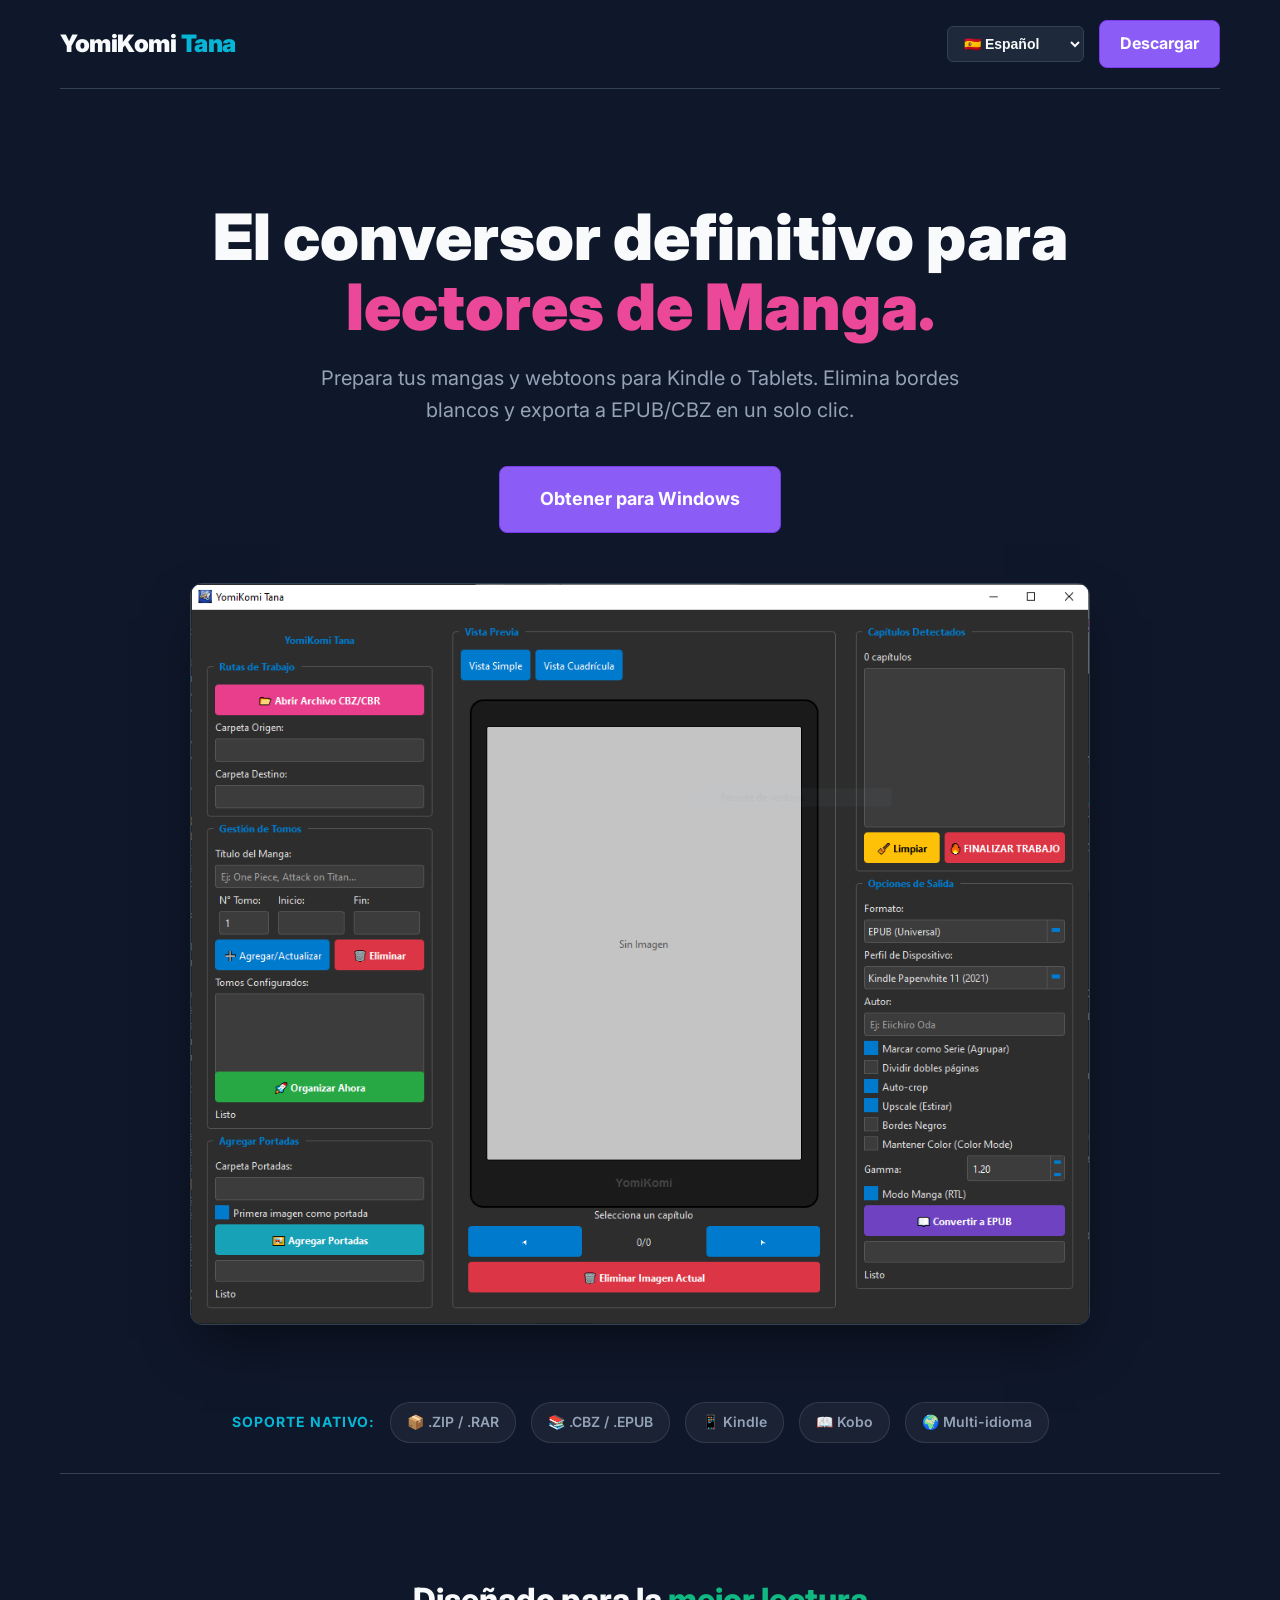
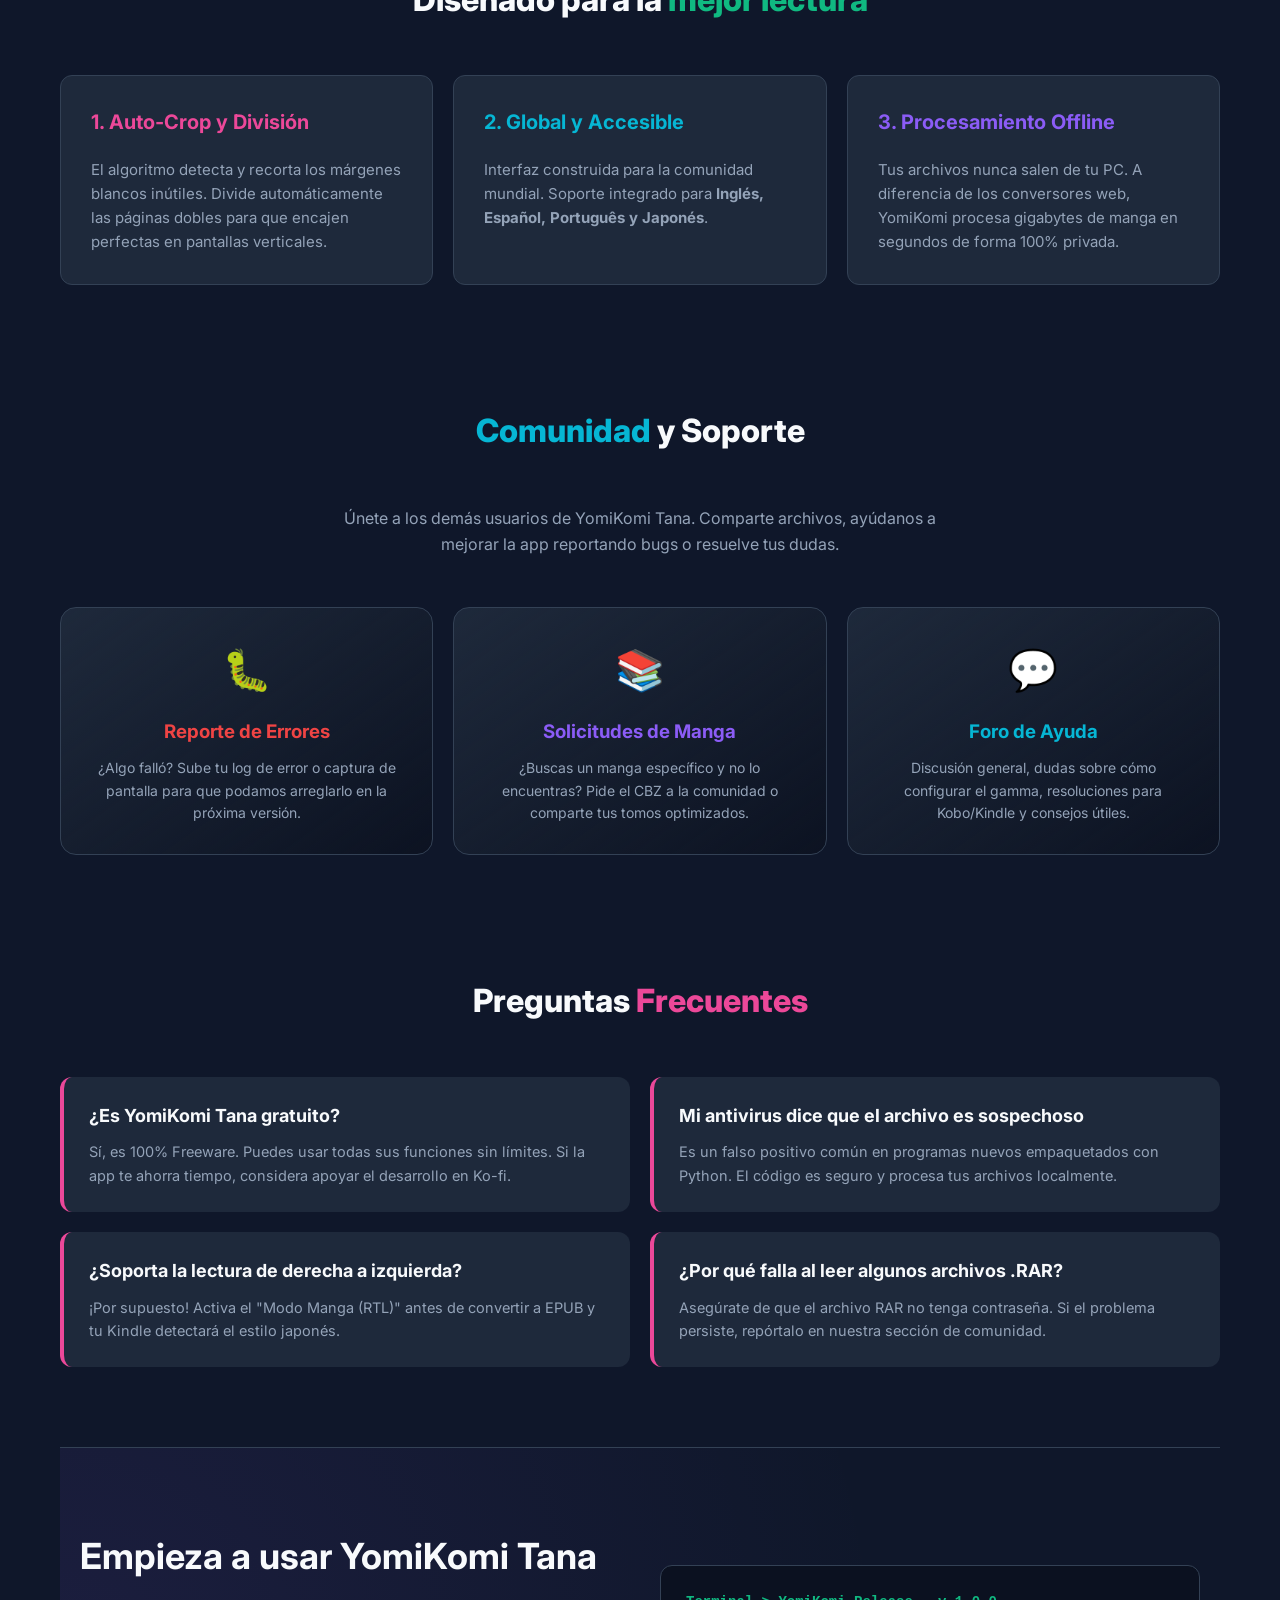
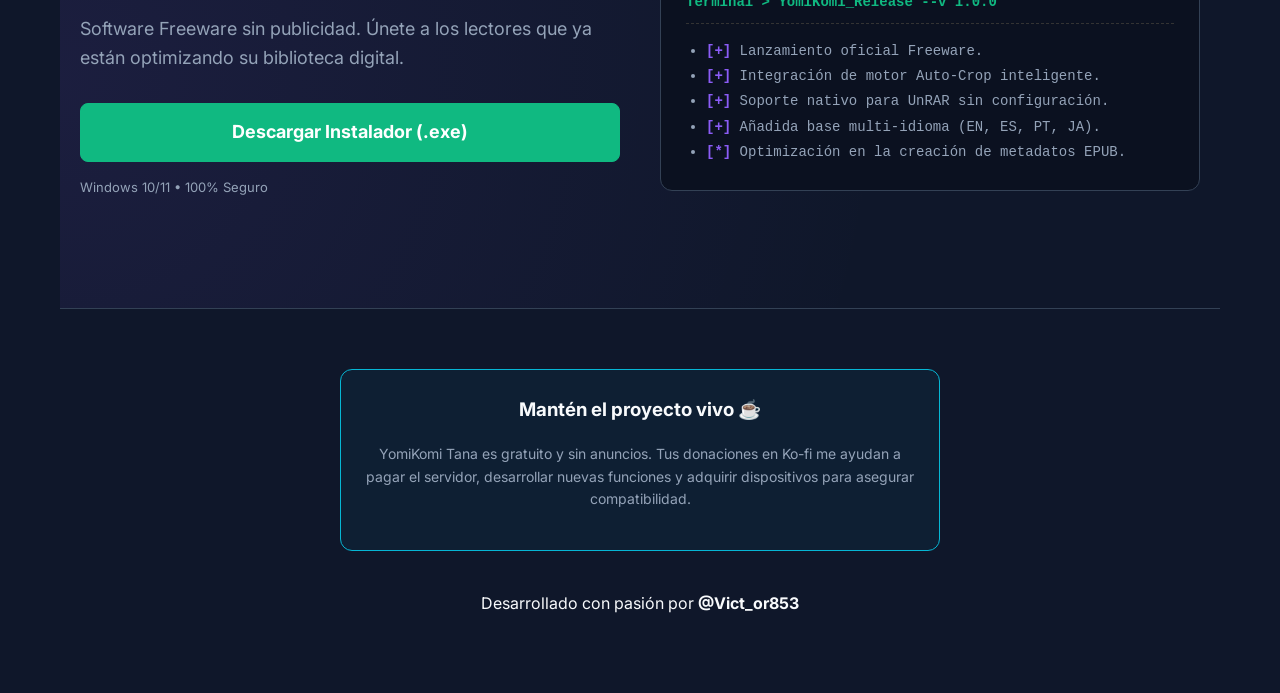
==== index.html @ 037406aa "Add files via upload" ====
<!DOCTYPE html>
<html lang="es">
<head>
  <meta charset="UTF-8" />
  <meta name="viewport" content="width=device-width, initial-scale=1.0" />
  <title>YomiKomi Tana | Manga to E-Reader Optimizer</title>
  <link href="https://fonts.googleapis.com/css2?family=Inter:wght@400;500;700;900&display=swap" rel="stylesheet">
  <style>
    :root {
      --bg-main: #0f172a;          
      --bg-card: #1e293b;          
      --border-light: #334155;     
      
      --brand-purple: #8b5cf6;     
      --brand-pink: #ec4899;       
      --brand-cyan: #06b6d4;       
      --brand-green: #10b981;
      --brand-red: #ef4444;
      
      --text-primary: #f8fafc;
      --text-secondary: #94a3b8;
    }

    * { box-sizing: border-box; }

    body {
      margin: 0; font-family: 'Inter', sans-serif;
      background: var(--bg-main); color: var(--text-primary);
      line-height: 1.6; scroll-behavior: smooth;
    }

    .container { max-width: 1200px; margin: auto; padding: 0 20px; }

    /* HEADER & IDIOMAS */
    header {
      display: flex; justify-content: space-between; align-items: center;
      padding: 20px 0; border-bottom: 1px solid var(--border-light);
    }
    .logo { font-weight: 900; font-size: 24px; letter-spacing: -0.5px; }
    .logo span { color: var(--brand-cyan); }
    
    .lang-selector {
      background: var(--bg-card); border: 1px solid var(--border-light);
      color: var(--text-primary); padding: 8px 12px; border-radius: 6px;
      font-size: 14px; font-weight: 600; cursor: pointer; outline: none;
    }

    .btn {
      background: var(--brand-purple); color: white; padding: 14px 28px; border-radius: 8px;
      font-weight: 700; text-decoration: none; display: inline-block; transition: 0.2s; border: 1px solid #7c3aed;
    }
    .btn:hover { background: #7c3aed; transform: translateY(-2px); box-shadow: 0 10px 20px rgba(139, 92, 246, 0.3); }

    /* HERO */
    .hero { text-align: center; padding: 60px 20px 40px; }
    .hero h1 { font-size: clamp(36px, 5vw, 64px); font-weight: 900; line-height: 1.1; margin-bottom: 20px; }
    .hero h1 span { color: var(--brand-pink); }
    .hero p { font-size: 20px; color: var(--text-secondary); max-width: 700px; margin: 0 auto 40px; }
    
    .hero-image-container { margin-top: 50px; position: relative; }
    .hero-image {
      width: 100%; max-width: 900px; border-radius: 12px;
      box-shadow: 0 25px 50px -12px rgba(0, 0, 0, 0.5); border: 1px solid var(--border-light);
    }

    /* CINTA DE COMPATIBILIDAD */
    .compatibility-ribbon {
      display: flex; flex-wrap: wrap; justify-content: center; align-items: center; gap: 15px;
      padding: 30px 20px; border-bottom: 1px solid var(--border-light); margin-bottom: 60px;
    }
    .comp-badge {
      background: rgba(255,255,255,0.05); border: 1px solid rgba(255,255,255,0.1);
      padding: 8px 16px; border-radius: 20px; font-size: 14px; font-weight: 600; color: var(--text-secondary);
    }
    .comp-title { font-size: 14px; font-weight: 700; color: var(--brand-cyan); text-transform: uppercase; letter-spacing: 1px; }

    /* SECCIONES COMUNES */
    .section-title { text-align: center; font-size: 32px; font-weight: 800; margin-bottom: 50px; padding-top: 40px;}
    .section-title span { color: var(--brand-green); }

    /* FUNCIONES */
    .features-grid {
      display: grid; grid-template-columns: repeat(auto-fit, minmax(300px, 1fr));
      gap: 20px; margin-bottom: 80px;
    }
    .feature-card { background: var(--bg-card); padding: 30px; border-radius: 12px; border: 1px solid var(--border-light); }
    .feature-card h3 { margin-top: 0; color: var(--text-primary); font-size: 20px; }
    .feature-card p { color: var(--text-secondary); font-size: 15px; margin-bottom: 0; }

    /* COMUNIDAD Y FOROS */
    .community-section { margin-bottom: 80px; }
    .community-grid {
      display: grid; grid-template-columns: repeat(auto-fit, minmax(300px, 1fr)); gap: 20px;
    }
    .comm-card {
      background: linear-gradient(145deg, var(--bg-card), rgba(0,0,0,0.2));
      padding: 30px; border-radius: 16px; border: 1px solid var(--border-light);
      text-align: center; text-decoration: none; color: inherit;
      transition: all 0.3s; display: block;
    }
    .comm-card:hover { transform: translateY(-5px); border-color: var(--brand-cyan); box-shadow: 0 10px 25px rgba(6, 182, 212, 0.15); }
    .comm-card .icon { font-size: 40px; display: block; margin-bottom: 15px; }
    .comm-card h3 { margin: 0 0 10px 0; color: var(--text-primary); }
    .comm-card p { color: var(--text-secondary); font-size: 14px; margin: 0; }

    /* FAQ */
    .faq-grid {
      display: grid; grid-template-columns: repeat(auto-fit, minmax(400px, 1fr)); gap: 20px; margin-bottom: 80px;
    }
    .faq-card {
      background: var(--bg-card); padding: 25px; border-radius: 12px;
      border-left: 4px solid var(--brand-pink);
    }
    .faq-card h4 { margin: 0 0 10px 0; font-size: 18px; }
    .faq-card p { margin: 0; color: var(--text-secondary); font-size: 14.5px; }

    /* DESCARGA Y CHANGELOG */
    .download-wrapper {
      display: grid; grid-template-columns: 1fr 1fr; gap: 40px; align-items: center;
      background: radial-gradient(circle at left, rgba(139, 92, 246, 0.1) 0%, transparent 70%);
      padding: 80px 20px; border-top: 1px solid var(--border-light);
    }
    .download-info h2 { font-size: 36px; margin-top: 0; }
    .download-info p { color: var(--text-secondary); margin-bottom: 30px; font-size: 18px; }
    
    .changelog-box {
      background: #0b1120; border: 1px solid var(--border-light); border-radius: 12px;
      padding: 25px; font-family: 'Courier New', Courier, monospace; font-size: 14px;
    }
    .changelog-box .version { color: var(--brand-green); font-weight: bold; margin-bottom: 15px; display: block; border-bottom: 1px dashed #333; padding-bottom: 10px; }
    .changelog-box ul { padding-left: 20px; margin: 0; color: var(--text-secondary); line-height: 1.8; }
    .changelog-box li span { color: var(--brand-purple); font-weight: bold; }

    /* FOOTER Y DONACIONES */
    footer { text-align: center; padding: 60px 20px; border-top: 1px solid var(--border-light); }
    .donation-box {
      max-width: 600px; margin: 0 auto 40px; background: rgba(6, 182, 212, 0.05);
      border: 1px solid var(--brand-cyan); padding: 25px; border-radius: 12px;
    }
    .donation-box p { font-size: 14px; color: var(--text-secondary); margin-bottom: 15px; }

    @media (max-width: 900px) {
      .download-wrapper { grid-template-columns: 1fr; text-align: center; }
      .faq-grid { grid-template-columns: 1fr; }
    }
  </style>
</head>
<body>

<div class="container">
  <header>
    <div class="logo">YomiKomi <span>Tana</span></div>
    <div style="display: flex; gap: 15px; align-items: center;">
      <select id="lang" class="lang-selector">
        <option value="es">🇪🇸 Español</option>
        <option value="en">🇬🇧 English</option>
        <option value="pt">🇧🇷 Português</option>
        <option value="ja">🇯🇵 日本語</option>
      </select>
      <a href="#descarga" id="nav_btn" class="btn" style="padding: 10px 20px;">Descargar</a>
    </div>
  </header>

  <section class="hero">
    <h1 id="hero_title">El conversor definitivo para <br><span>lectores de Manga.</span></h1>
    <p id="hero_desc">Prepara tus mangas y webtoons para Kindle o Tablets. Elimina bordes blancos y exporta a EPUB/CBZ en un solo clic.</p>
    <a href="#descarga" id="hero_btn" class="btn" style="padding: 18px 40px; font-size: 18px;">Obtener para Windows</a>
    
    <div class="hero-image-container">
      <img src="121.PNG" alt="Interfaz de YomiKomi Tana" class="hero-image">
    </div>
  </section>

  <div class="compatibility-ribbon">
    <span id="ribbon_title" class="comp-title">Soporte Nativo:</span>
    <span class="comp-badge">📦 .ZIP / .RAR</span>
    <span class="comp-badge">📚 .CBZ / .EPUB</span>
    <span class="comp-badge">📱 Kindle</span>
    <span class="comp-badge">📖 Kobo</span>
    <span id="ribbon_lang" class="comp-badge">🌍 Multi-idioma</span>
  </div>

  <section id="funciones">
    <h2 id="feat_title" class="section-title">Diseñado para la <span>mejor lectura</span></h2>
    <div class="features-grid">
      <div class="feature-card">
        <h3 id="f1_title" style="color: var(--brand-pink);">1. Auto-Crop y División</h3>
        <p id="f1_desc">El algoritmo detecta y recorta los márgenes blancos inútiles. Divide automáticamente las páginas dobles para que encajen perfectas en pantallas verticales.</p>
      </div>
      <div class="feature-card">
        <h3 id="f2_title" style="color: var(--brand-cyan);">2. Global y Accesible</h3>
        <p id="f2_desc">Interfaz construida para la comunidad mundial. Soporte integrado para <strong>Inglés, Español, Português y Japonés</strong>.</p>
      </div>
      <div class="feature-card">
        <h3 id="f3_title" style="color: var(--brand-purple);">3. Procesamiento Offline</h3>
        <p id="f3_desc">Tus archivos nunca salen de tu PC. A diferencia de los conversores web, YomiKomi procesa gigabytes de manga en segundos de forma 100% privada.</p>
      </div>
    </div>
  </section>

  <section id="comunidad" class="community-section">
    <h2 id="comm_title" class="section-title"><span style="color: var(--brand-cyan);">Comunidad</span> y Soporte</h2>
    <p id="comm_desc" style="text-align: center; color: var(--text-secondary); margin-bottom: 40px; max-width: 600px; margin: 0 auto 50px;">
      Únete a los demás usuarios de YomiKomi Tana. Comparte archivos, ayúdanos a mejorar la app reportando bugs o resuelve tus dudas.
    </p>
    
    <div class="community-grid">
      <a href="#" class="comm-card bugs">
        <span class="icon">🐛</span>
        <h3 id="comm_b1_t" style="color: var(--brand-red);">Reporte de Errores</h3>
        <p id="comm_b1_d">¿Algo falló? Sube tu log de error o captura de pantalla para que podamos arreglarlo en la próxima versión.</p>
      </a>
      <a href="#" class="comm-card requests">
        <span class="icon">📚</span>
        <h3 id="comm_b2_t" style="color: var(--brand-purple);">Solicitudes de Manga</h3>
        <p id="comm_b2_d">¿Buscas un manga específico y no lo encuentras? Pide el CBZ a la comunidad o comparte tus tomos optimizados.</p>
      </a>
      <a href="#" class="comm-card">
        <span class="icon">💬</span>
        <h3 id="comm_b3_t" style="color: var(--brand-cyan);">Foro de Ayuda</h3>
        <p id="comm_b3_d">Discusión general, dudas sobre cómo configurar el gamma, resoluciones para Kobo/Kindle y consejos útiles.</p>
      </a>
    </div>
  </section>

  <section id="faq">
    <h2 id="faq_title" class="section-title">Preguntas <span style="color: var(--brand-pink);">Frecuentes</span></h2>
    <div class="faq-grid">
      <div class="faq-card">
        <h4 id="faq_q1">¿Es YomiKomi Tana gratuito?</h4>
        <p id="faq_a1">Sí, es 100% Freeware. Puedes usar todas sus funciones sin límites. Si la app te ahorra tiempo, considera apoyar el desarrollo en Ko-fi.</p>
      </div>
      <div class="faq-card">
        <h4 id="faq_q2">Mi antivirus dice que el archivo es sospechoso</h4>
        <p id="faq_a2">Es un falso positivo común en programas nuevos empaquetados con Python. El código es seguro y procesa tus archivos localmente.</p>
      </div>
      <div class="faq-card">
        <h4 id="faq_q3">¿Soporta la lectura de derecha a izquierda?</h4>
        <p id="faq_a3">¡Por supuesto! Activa el "Modo Manga (RTL)" antes de convertir a EPUB y tu Kindle detectará el estilo japonés.</p>
      </div>
      <div class="faq-card">
        <h4 id="faq_q4">¿Por qué falla al leer algunos archivos .RAR?</h4>
        <p id="faq_a4">Asegúrate de que el archivo RAR no tenga contraseña. Si el problema persiste, repórtalo en nuestra sección de comunidad.</p>
      </div>
    </div>
  </section>

  <section id="descarga" class="download-wrapper">
    <div class="download-info">
      <h2 id="dl_title">Empieza a usar YomiKomi Tana</h2>
      <p id="dl_desc">Software Freeware sin publicidad. Únete a los lectores que ya están optimizando su biblioteca digital.</p>
      <a href="https://www.mediafire.com/file_premium/k58xbsrca2tpjza/YomiKomi_Setup.exe/file" id="dl_btn" target="_blank" class="btn" style="background: var(--brand-green); border-color: var(--brand-green); width: 100%; text-align: center; font-size: 18px;">
        Descargar Instalador (.exe)
      </a>
      <p id="dl_sec" style="font-size: 13px; margin-top: 15px;">Windows 10/11 • 100% Seguro</p>
    </div>
    
    <div class="changelog-box">
      <span id="ch_0" class="version">Terminal > YomiKomi_Release --v 1.0.0</span>
      <ul>
        <li id="ch_1"><span>[+]</span> Lanzamiento oficial Freeware.</li>
        <li id="ch_2"><span>[+]</span> Integración de motor Auto-Crop inteligente.</li>
        <li id="ch_3"><span>[+]</span> Soporte nativo para UnRAR sin configuración.</li>
        <li id="ch_4"><span>[+]</span> Añadida base multi-idioma (EN, ES, PT, JA).</li>
        <li id="ch_5"><span>[*]</span> Optimización en la creación de metadatos EPUB.</li>
      </ul>
    </div>
  </section>

  <footer>
    <div class="donation-box">
      <h3 id="kofi_title" style="color: var(--text-primary); margin-top: 0;">Mantén el proyecto vivo ☕</h3>
      <p id="kofi_desc">YomiKomi Tana es gratuito y sin anuncios. Tus donaciones en Ko-fi me ayudan a pagar el servidor, desarrollar nuevas funciones y adquirir dispositivos para asegurar compatibilidad.</p>
      <script type='text/javascript' src='https://storage.ko-fi.com/cdn/widget/Widget_2.js'></script><script type='text/javascript'>kofiwidget2.init('Support me on Ko-fi', '#72a4f2', 'L3L41WAWJ2');kofiwidget2.draw();</script> 
      </a>
    </div>
    <p><span id="footer_cred">Desarrollado con pasión por</span> <strong>@Vict_or853</strong></p>
  </footer>
</div>

<script>
const t = {
  es: {
    nav_btn: "Descargar",
    hero_title: "El conversor definitivo para <br><span>lectores de Manga.</span>",
    hero_desc: "Prepara tus mangas y webtoons para Kindle o Tablets. Elimina bordes blancos y exporta a EPUB/CBZ en un solo clic.",
    hero_btn: "Obtener para Windows",
    ribbon_title: "Soporte Nativo:",
    ribbon_lang: "🌍 Multi-idioma",
    feat_title: "Diseñado para la <span>mejor lectura</span>",
    f1_title: "1. Auto-Crop y División",
    f1_desc: "El algoritmo detecta y recorta los márgenes blancos inútiles. Divide automáticamente las páginas dobles para encajar en pantallas verticales.",
    f2_title: "2. Global y Accesible",
    f2_desc: "Interfaz construida para la comunidad mundial. Soporte integrado para <strong>Inglés, Español, Português y Japonés</strong>.",
    f3_title: "3. Procesamiento Offline",
    f3_desc: "Tus archivos nunca salen de tu PC. A diferencia de los conversores web, procesa gigabytes de manga en segundos de forma 100% privada.",
    comm_title: "<span style='color: var(--brand-cyan);'>Comunidad</span> y Soporte",
    comm_desc: "Únete a los demás usuarios de YomiKomi Tana. Comparte archivos, ayúdanos a mejorar la app reportando bugs o resuelve tus dudas.",
    comm_b1_t: "Reporte de Errores",
    comm_b1_d: "¿Algo falló? Sube tu log de error o captura de pantalla para que podamos arreglarlo en la próxima versión.",
    comm_b2_t: "Solicitudes de Manga",
    comm_b2_d: "¿Buscas un manga específico? Pide el CBZ a la comunidad o comparte tus tomos optimizados.",
    comm_b3_t: "Foro de Ayuda",
    comm_b3_d: "Discusión general, dudas sobre cómo configurar el gamma, resoluciones para Kobo/Kindle y consejos útiles.",
    faq_title: "Preguntas <span style='color: var(--brand-pink);'>Frecuentes</span>",
    faq_q1: "¿Es YomiKomi Tana gratuito?",
    faq_a1: "Sí, es 100% Freeware. Puedes usar todas sus funciones sin límites. Si la app te ahorra tiempo, considera apoyar el desarrollo en Ko-fi.",
    faq_q2: "Mi antivirus dice que el archivo es sospechoso",
    faq_a2: "Es un falso positivo común en programas nuevos empaquetados con Python. El código es seguro y procesa tus archivos localmente.",
    faq_q3: "¿Soporta la lectura de derecha a izquierda?",
    faq_a3: "¡Por supuesto! Activa el 'Modo Manga (RTL)' antes de convertir a EPUB y tu Kindle detectará el estilo japonés.",
    faq_q4: "¿Por qué falla al leer algunos archivos .RAR?",
    faq_a4: "Asegúrate de que el archivo RAR no tenga contraseña. Si el problema persiste, repórtalo en nuestra sección de comunidad.",
    dl_title: "Empieza a usar YomiKomi Tana",
    dl_desc: "Software Freeware sin publicidad. Únete a los lectores que ya están optimizando su biblioteca digital.",
    dl_btn: "Descargar Instalador (.exe)",
    dl_sec: "Windows 10/11 • 100% Seguro",
    ch_0: "Terminal > YomiKomi_Release --v 1.0.0",
    ch_1: "<span>[+]</span> Lanzamiento oficial Freeware.",
    ch_2: "<span>[+]</span> Integración de motor Auto-Crop inteligente.",
    ch_3: "<span>[+]</span> Soporte nativo para UnRAR sin configuración.",
    ch_4: "<span>[+]</span> Añadida base multi-idioma (EN, ES, PT, JA).",
    ch_5: "<span>[*]</span> Optimización en la creación de metadatos EPUB.",
    kofi_title: "Mantén el proyecto vivo ☕",
    kofi_desc: "YomiKomi Tana es gratuito y sin anuncios. Tus donaciones en Ko-fi me ayudan a pagar el servidor, desarrollar nuevas funciones y adquirir dispositivos para asegurar compatibilidad.",
    kofi_btn: "Apoyar en Ko-fi",
    footer_cred: "Desarrollado con pasión por"
  },
  en: {
    nav_btn: "Download",
    hero_title: "The ultimate converter for <br><span>Manga readers.</span>",
    hero_desc: "Prepare your manga and webtoons for Kindle or Tablets. Remove white borders and export to EPUB/CBZ in a single click.",
    hero_btn: "Get for Windows",
    ribbon_title: "Native Support:",
    ribbon_lang: "🌍 Multi-language",
    feat_title: "Designed for the <span>best reading</span>",
    f1_title: "1. Auto-Crop & Split",
    f1_desc: "The algorithm detects and crops useless white margins. Automatically splits double pages to fit perfectly on vertical screens.",
    f2_title: "2. Global & Accessible",
    f2_desc: "Interface built for the worldwide community. Built-in support for <strong>English, Spanish, Portuguese, and Japanese</strong>.",
    f3_title: "3. Offline Processing",
    f3_desc: "Your files never leave your PC. Unlike web converters, it processes gigabytes of manga in seconds, 100% privately.",
    comm_title: "<span style='color: var(--brand-cyan);'>Community</span> and Support",
    comm_desc: "Join other YomiKomi Tana users. Share files, help us improve the app by reporting bugs, or solve your doubts.",
    comm_b1_t: "Bug Reports",
    comm_b1_d: "Did something fail? Upload your error log or screenshot so we can fix it in the next release.",
    comm_b2_t: "Manga Requests",
    comm_b2_d: "Looking for a specific manga? Ask the community for the CBZ or share your optimized volumes.",
    comm_b3_t: "Help Forum",
    comm_b3_d: "General discussion, questions about gamma configuration, Kobo/Kindle resolutions, and useful tips.",
    faq_title: "Frequently Asked <span style='color: var(--brand-pink);'>Questions</span>",
    faq_q1: "Is YomiKomi Tana free?",
    faq_a1: "Yes, it is 100% Freeware. You can use all its features without limits. If the app saves you time, consider supporting on Ko-fi.",
    faq_q2: "My antivirus says the file is suspicious",
    faq_a2: "It's a common false positive for new Python-packaged software. The code is safe and processes files locally.",
    faq_q3: "Does it support Right-to-Left (RTL) reading?",
    faq_a3: "Absolutely! Enable 'Manga Mode (RTL)' before converting to EPUB and your Kindle will detect the Japanese style.",
    faq_q4: "Why does it fail to read some .RAR files?",
    faq_a4: "Make sure the RAR file does not have a password. If the problem persists, report it in our community section.",
    dl_title: "Start using YomiKomi Tana",
    dl_desc: "Ad-free Freeware software. Join the readers who are already optimizing their digital library.",
    dl_btn: "Download Installer (.exe)",
    dl_sec: "Windows 10/11 • 100% Safe",
    ch_0: "Terminal > YomiKomi_Release --v 1.0.0",
    ch_1: "<span>[+]</span> Official Freeware release.",
    ch_2: "<span>[+]</span> Smart Auto-Crop engine integration.",
    ch_3: "<span>[+]</span> Native UnRAR support with no setup.",
    ch_4: "<span>[+]</span> Multi-language base added (EN, ES, PT, JA).",
    ch_5: "<span>[*]</span> EPUB metadata creation optimization.",
    kofi_title: "Keep the project alive ☕",
    kofi_desc: "YomiKomi Tana is free and ad-free. Your Ko-fi donations help me pay for servers, code new features, and buy devices to ensure compatibility.",
    kofi_btn: "Support on Ko-fi",
    footer_cred: "Developed with passion by"
  },
  pt: {
    nav_btn: "Baixar",
    hero_title: "O conversor definitivo para <br><span>leitores de Mangá.</span>",
    hero_desc: "Prepare seus mangás e webtoons para Kindle ou Tablets. Remova bordas brancas e exporte para EPUB/CBZ com um clique.",
    hero_btn: "Obter para Windows",
    ribbon_title: "Suporte Nativo:",
    ribbon_lang: "🌍 Multilíngue",
    feat_title: "Projetado para a <span>melhor leitura</span>",
    f1_title: "1. Auto-Crop e Divisão",
    f1_desc: "O algoritmo detecta e corta margens brancas inúteis. Divide automaticamente páginas duplas para caber em telas verticais.",
    f2_title: "2. Global e Acessível",
    f2_desc: "Interface construída para a comunidade mundial. Suporte integrado para <strong>Inglês, Espanhol, Português e Japonês</strong>.",
    f3_title: "3. Processamento Offline",
    f3_desc: "Seus arquivos nunca saem do seu PC. Ao contrário dos conversores web, processa gigabytes de mangá em segundos, 100% privado.",
    comm_title: "<span style='color: var(--brand-cyan);'>Comunidade</span> e Suporte",
    comm_desc: "Junte-se a outros usuários do YomiKomi Tana. Compartilhe arquivos, ajude a melhorar o app relatando bugs ou tire suas dúvidas.",
    comm_b1_t: "Relatório de Erros",
    comm_b1_d: "Algo deu errado? Envie seu log de erro ou captura de tela para que possamos corrigir na próxima versão.",
    comm_b2_t: "Pedidos de Mangá",
    comm_b2_d: "Procurando um mangá específico? Peça o CBZ à comunidade ou compartilhe seus volumes otimizados.",
    comm_b3_t: "Fórum de Ajuda",
    comm_b3_d: "Discussão geral, dúvidas sobre configuração de gamma, resoluções para Kobo/Kindle e dicas úteis.",
    faq_title: "Perguntas <span style='color: var(--brand-pink);'>Frequentes</span>",
    faq_q1: "O YomiKomi Tana é gratuito?",
    faq_a1: "Sim, é 100% Freeware. Você pode usar todos os recursos sem limites. Se o app te ajuda, considere apoiar no Ko-fi.",
    faq_q2: "Meu antivírus diz que o arquivo é suspeito",
    faq_a2: "É um falso positivo comum em novos softwares Python. O código é seguro e processa seus arquivos localmente.",
    faq_q3: "Suporta leitura da direita para a esquerda (RTL)?",
    faq_a3: "Com certeza! Ative o 'Modo Mangá (RTL)' antes de converter para EPUB e seu Kindle detectará o estilo japonês.",
    faq_q4: "Por que falha ao ler alguns arquivos .RAR?",
    faq_a4: "Certifique-se de que o arquivo RAR não tem senha. Se o problema persistir, relate na nossa seção da comunidade.",
    dl_title: "Comece a usar YomiKomi Tana",
    dl_desc: "Software Freeware sem anúncios. Junte-se aos leitores que já estão otimizando sua biblioteca digital.",
    dl_btn: "Baixar Instalador (.exe)",
    dl_sec: "Windows 10/11 • 100% Seguro",
    ch_0: "Terminal > YomiKomi_Release --v 1.0.0",
    ch_1: "<span>[+]</span> Lançamento oficial Freeware.",
    ch_2: "<span>[+]</span> Integração do motor Auto-Crop inteligente.",
    ch_3: "<span>[+]</span> Suporte nativo UnRAR sem configuração.",
    ch_4: "<span>[+]</span> Base multilíngue adicionada (EN, ES, PT, JA).",
    ch_5: "<span>[*]</span> Otimização na criação de metadados EPUB.",
    kofi_title: "Mantenha o projeto vivo ☕",
    kofi_desc: "YomiKomi Tana é gratuito e sem anúncios. Suas doações no Ko-fi me ajudam a pagar servidores, desenvolver novos recursos e comprar dispositivos.",
    kofi_btn: "Apoiar no Ko-fi",
    footer_cred: "Desenvolvido com paixão por"
  },
  ja: {
    nav_btn: "ダウンロード",
    hero_title: "マンガ読者のための<br><span>究極のコンバーター。</span>",
    hero_desc: "Kindleやタブレット用にマンガを準備します。余白を削除し、ワンクリックでEPUB/CBZにエクスポートします。",
    hero_btn: "Windows版を入手",
    ribbon_title: "ネイティブサポート:",
    ribbon_lang: "🌍 多言語",
    feat_title: "最高の読書体験のために<span>設計</span>",
    f1_title: "1. 自動クロップと分割",
    f1_desc: "不要な余白を検出しトリミングします。縦画面にぴったり収まるように見開きページを自動的に分割します。",
    f2_title: "2. グローバルで使いやすい",
    f2_desc: "世界中のコミュニティ向けに構築されたインターフェース。<strong>英語、スペイン語、ポルトガル語、日本語</strong>を標準サポート。",
    f3_title: "3. オフライン処理",
    f3_desc: "ファイルがPCの外部に出ることはありません。YomiKomiはギガバイト単位のマンガを完全にプライベートな状態で処理します。",
    comm_title: "<span style='color: var(--brand-cyan);'>コミュニティ</span>とサポート",
    comm_desc: "YomiKomi Tanaのユーザーと繋がりましょう。ファイルを共有したり、バグを報告してアプリの改善に協力してください。",
    comm_b1_t: "バグレポート",
    comm_b1_d: "問題が発生しましたか？次回のリリースで修正できるよう、エラーログやスクリーンショットをアップロードしてください。",
    comm_b2_t: "マンガのリクエスト",
    comm_b2_d: "特定のマンガをお探しですか？コミュニティにCBZをリクエストするか、最適化されたファイルを共有してください。",
    comm_b3_t: "ヘルプフォーラム",
    comm_b3_d: "一般的な議論、ガンマ設定に関する質問、Kobo/Kindleの解像度、役立つヒントなど。",
    faq_title: "よくある<span style='color: var(--brand-pink);'>質問</span>",
    faq_q1: "YomiKomi Tanaは無料ですか？",
    faq_a1: "はい、100%フリーウェアです。すべての機能を無制限で使用できます。アプリが役に立った場合はKo-fiでのサポートをご検討ください。",
    faq_q2: "ウイルス対策ソフトが警告を出します",
    faq_a2: "Pythonでパッケージ化された新しいソフトウェアでよくある誤検知です。コードは安全でローカルで処理されます。",
    faq_q3: "右から左への読み込み(RTL)に対応していますか？",
    faq_a3: "もちろんです！EPUBに変換する前に「マンガモード(RTL)」を有効にすると、Kindleが日本式を検出します。",
    faq_q4: "一部の.RARファイルが読み込めないのはなぜですか？",
    faq_a4: "RARファイルにパスワードがかかっていないことを確認してください。問題が解決しない場合はコミュニティに報告してください。",
    dl_title: "YomiKomi Tanaを使い始める",
    dl_desc: "広告なしのフリーウェア。すでにデジタルライブラリを最適化している読者の仲間入りをしましょう。",
    dl_btn: "インストーラー (.exe)",
    dl_sec: "Windows 10/11 • 100% 安全",
    ch_0: "Terminal > YomiKomi_Release --v 1.0.0",
    ch_1: "<span>[+]</span> 公式フリーウェアリリース。",
    ch_2: "<span>[+]</span> スマート自動クロップエンジンの統合。",
    ch_3: "<span>[+]</span> 設定不要のネイティブUnRARサポート。",
    ch_4: "<span>[+]</span> 多言語ベースの追加 (EN, ES, PT, JA)。",
    ch_5: "<span>[*]</span> EPUBメタデータ作成の最適化。",
    kofi_title: "プロジェクトを支援する ☕",
    kofi_desc: "YomiKomi Tanaは無料です。Ko-fiでの寄付は、サーバー費用の支払いや互換性を確保するためのデバイス購入に役立ちます。",
    kofi_btn: "Ko-fiでサポート",
    footer_cred: "開発："
  }
};

document.getElementById("lang").onchange = e => {
  let l = t[e.target.value];
  for (let k in l) {
    let element = document.getElementById(k);
    if (element) {
      element.innerHTML = l[k];
    }
  }
};
</script>

</body>
</html>
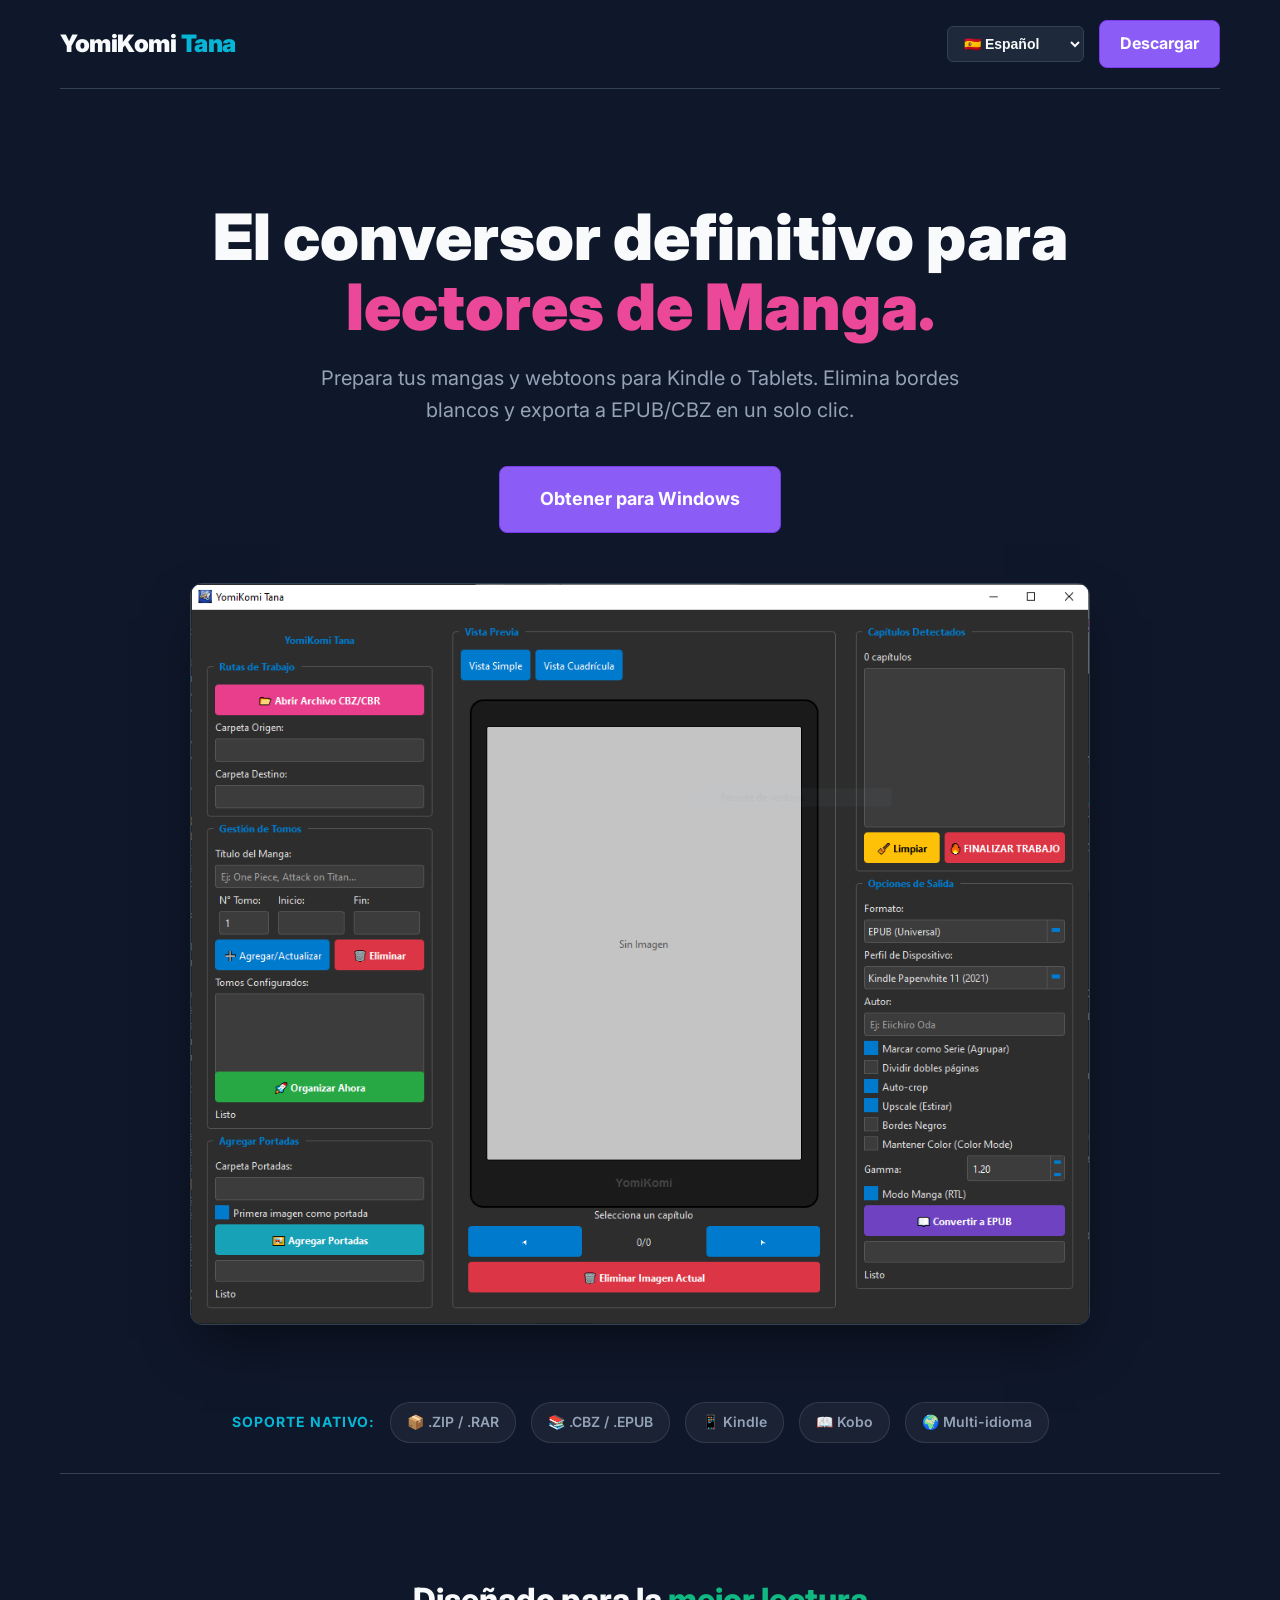
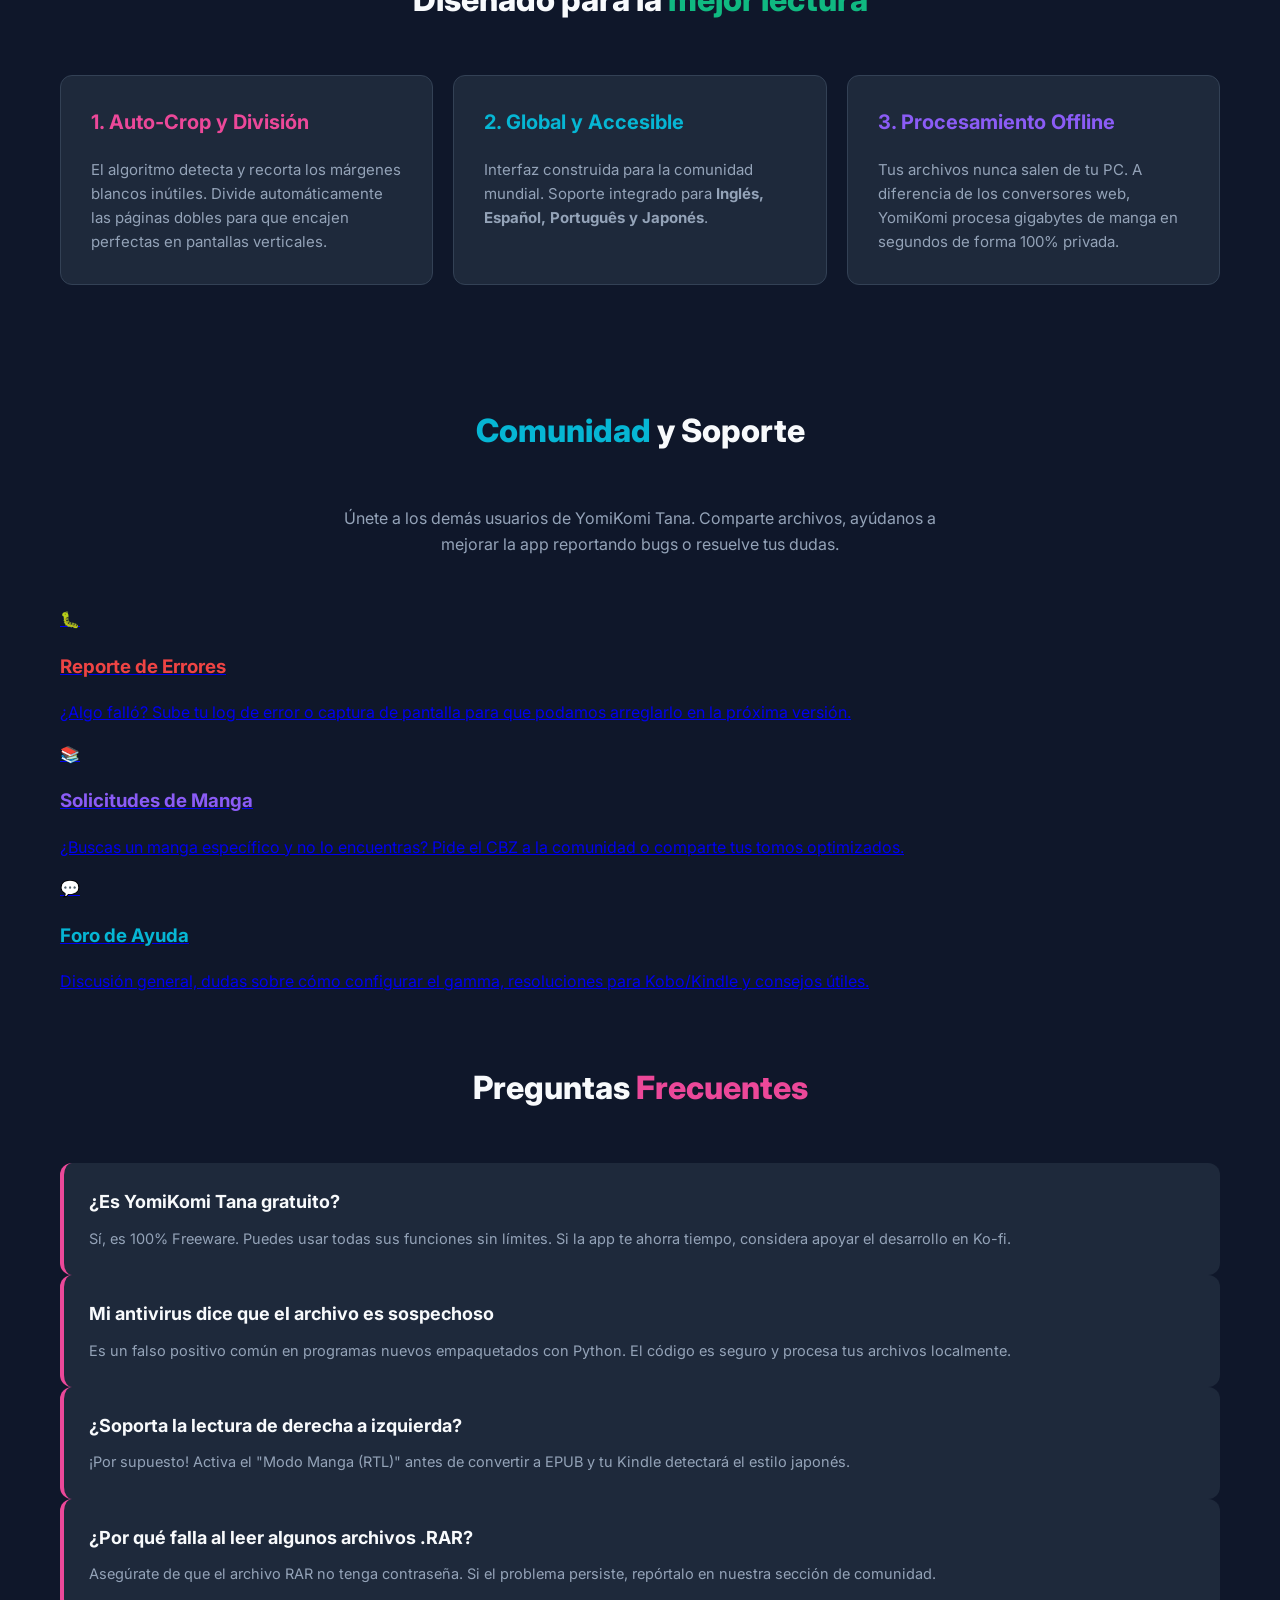
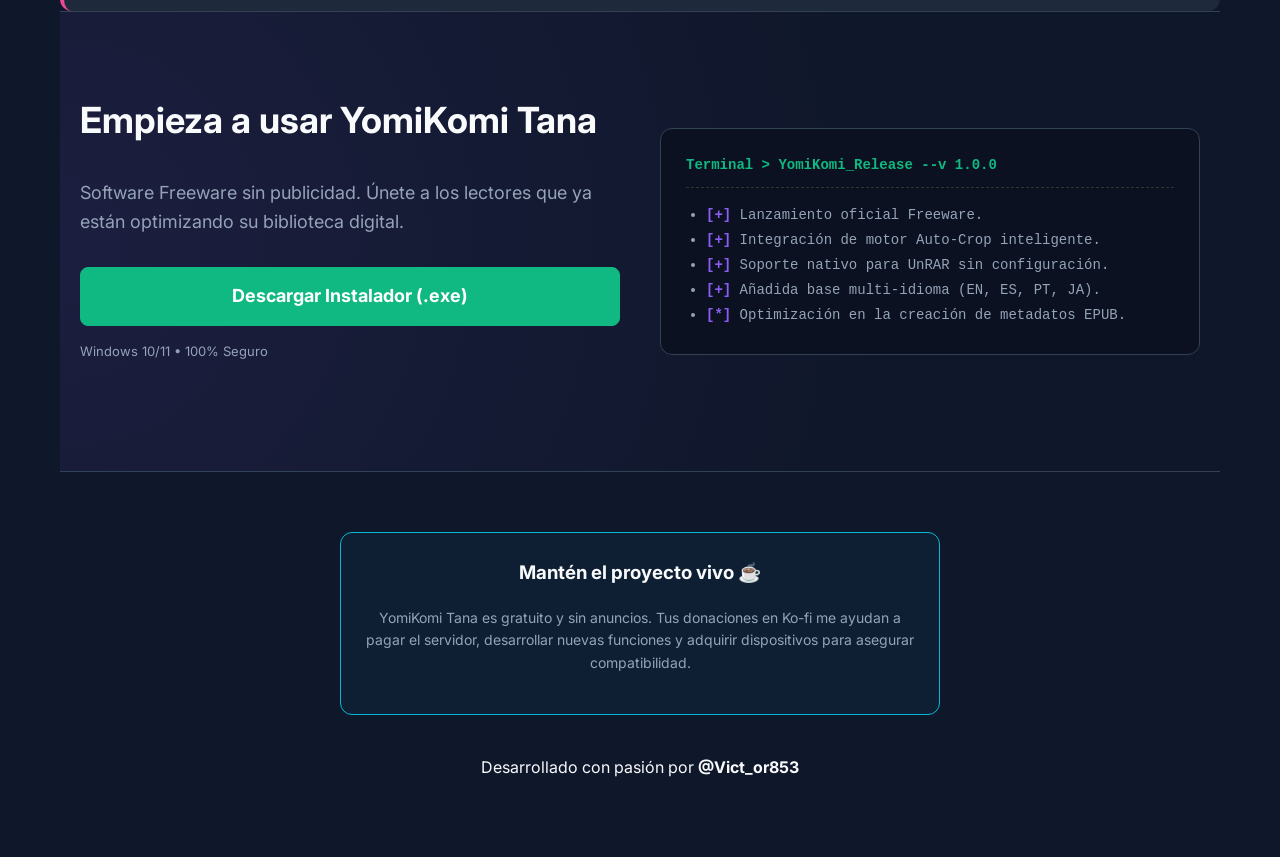
==== commit 11201a1d: "Update index.html" ====
--- a/index.html
+++ b/index.html
@@ -88,20 +88,23 @@
     .feature-card p { color: var(--text-secondary); font-size: 15px; margin-bottom: 0; }
 
     /* COMUNIDAD Y FOROS */
-    .community-section { margin-bottom: 80px; }
-    .community-grid {
-      display: grid; grid-template-columns: repeat(auto-fit, minmax(300px, 1fr)); gap: 20px;
-    }
-    .comm-card {
-      background: linear-gradient(145deg, var(--bg-card), rgba(0,0,0,0.2));
-      padding: 30px; border-radius: 16px; border: 1px solid var(--border-light);
-      text-align: center; text-decoration: none; color: inherit;
-      transition: all 0.3s; display: block;
-    }
-    .comm-card:hover { transform: translateY(-5px); border-color: var(--brand-cyan); box-shadow: 0 10px 25px rgba(6, 182, 212, 0.15); }
-    .comm-card .icon { font-size: 40px; display: block; margin-bottom: 15px; }
-    .comm-card h3 { margin: 0 0 10px 0; color: var(--text-primary); }
-    .comm-card p { color: var(--text-secondary); font-size: 14px; margin: 0; }
+    <div class="community-grid">
+      <a href="https://github.com/Vict-or853/yomikomi-tana/issues/new?template=bug_report.md" target="_blank" class="comm-card bugs">
+        <span class="icon">🐛</span>
+        <h3 id="comm_b1_t" style="color: var(--brand-red);">Reporte de Errores</h3>
+        <p id="comm_b1_d">¿Algo falló? Sube tu log de error o captura de pantalla para que podamos arreglarlo en la próxima versión.</p>
+      </a>
+      <a href="https://github.com/Vict-or853/yomikomi-tana/issues/new?template=feature_request.md" target="_blank" class="comm-card requests">
+        <span class="icon">📚</span>
+        <h3 id="comm_b2_t" style="color: var(--brand-purple);">Solicitudes de Manga</h3>
+        <p id="comm_b2_d">¿Buscas un manga específico? Pide el CBZ a la comunidad o comparte tus tomos optimizados.</p>
+      </a>
+      <a href="https://github.com/Vict-or853/yomikomi-tana/discussions" target="_blank" class="comm-card">
+        <span class="icon">💬</span>
+        <h3 id="comm_b3_t" style="color: var(--brand-cyan);">Foro de Ayuda</h3>
+        <p id="comm_b3_d">Discusión general, dudas sobre cómo configurar el gamma, resoluciones para Kobo/Kindle y consejos útiles.</p>
+      </a>
+    </div>
 
     /* FAQ */
     .faq-grid {
@@ -478,4 +481,4 @@
 </script>
 
 </body>
-</html>+</html>
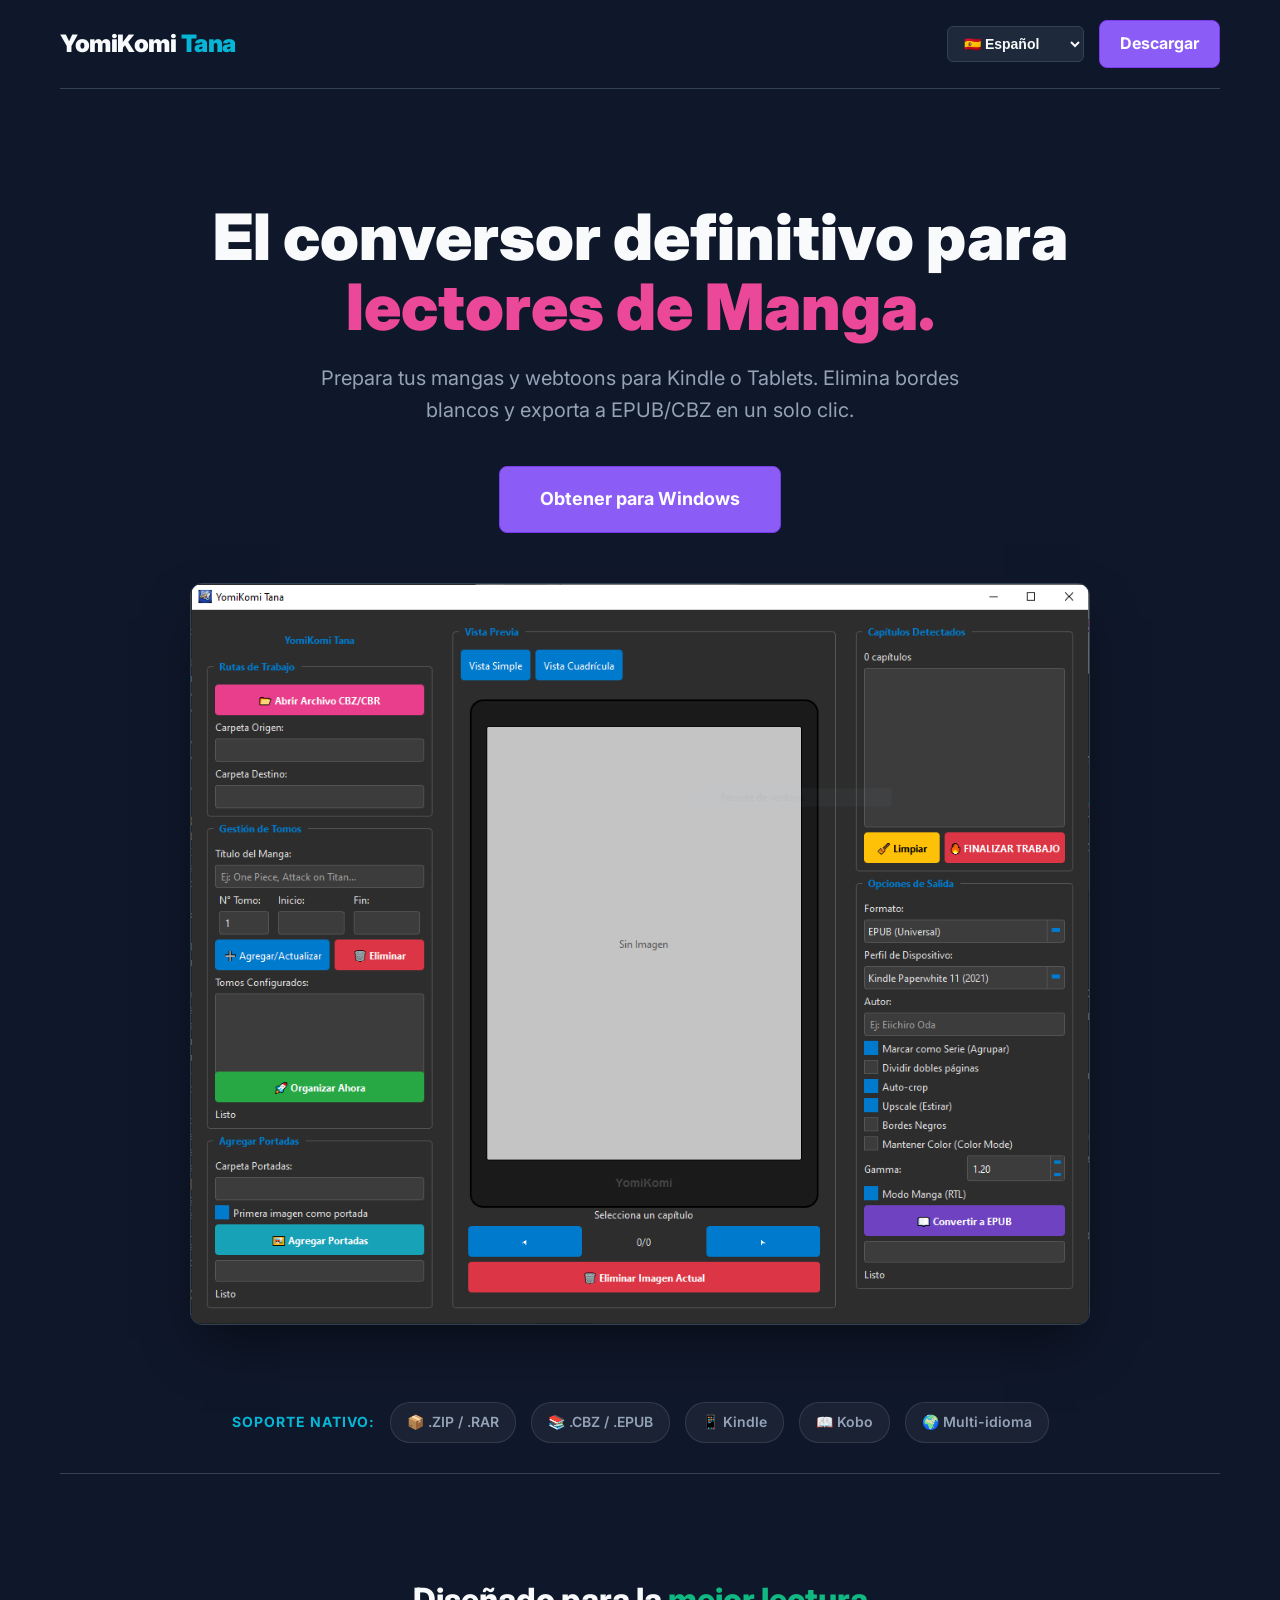
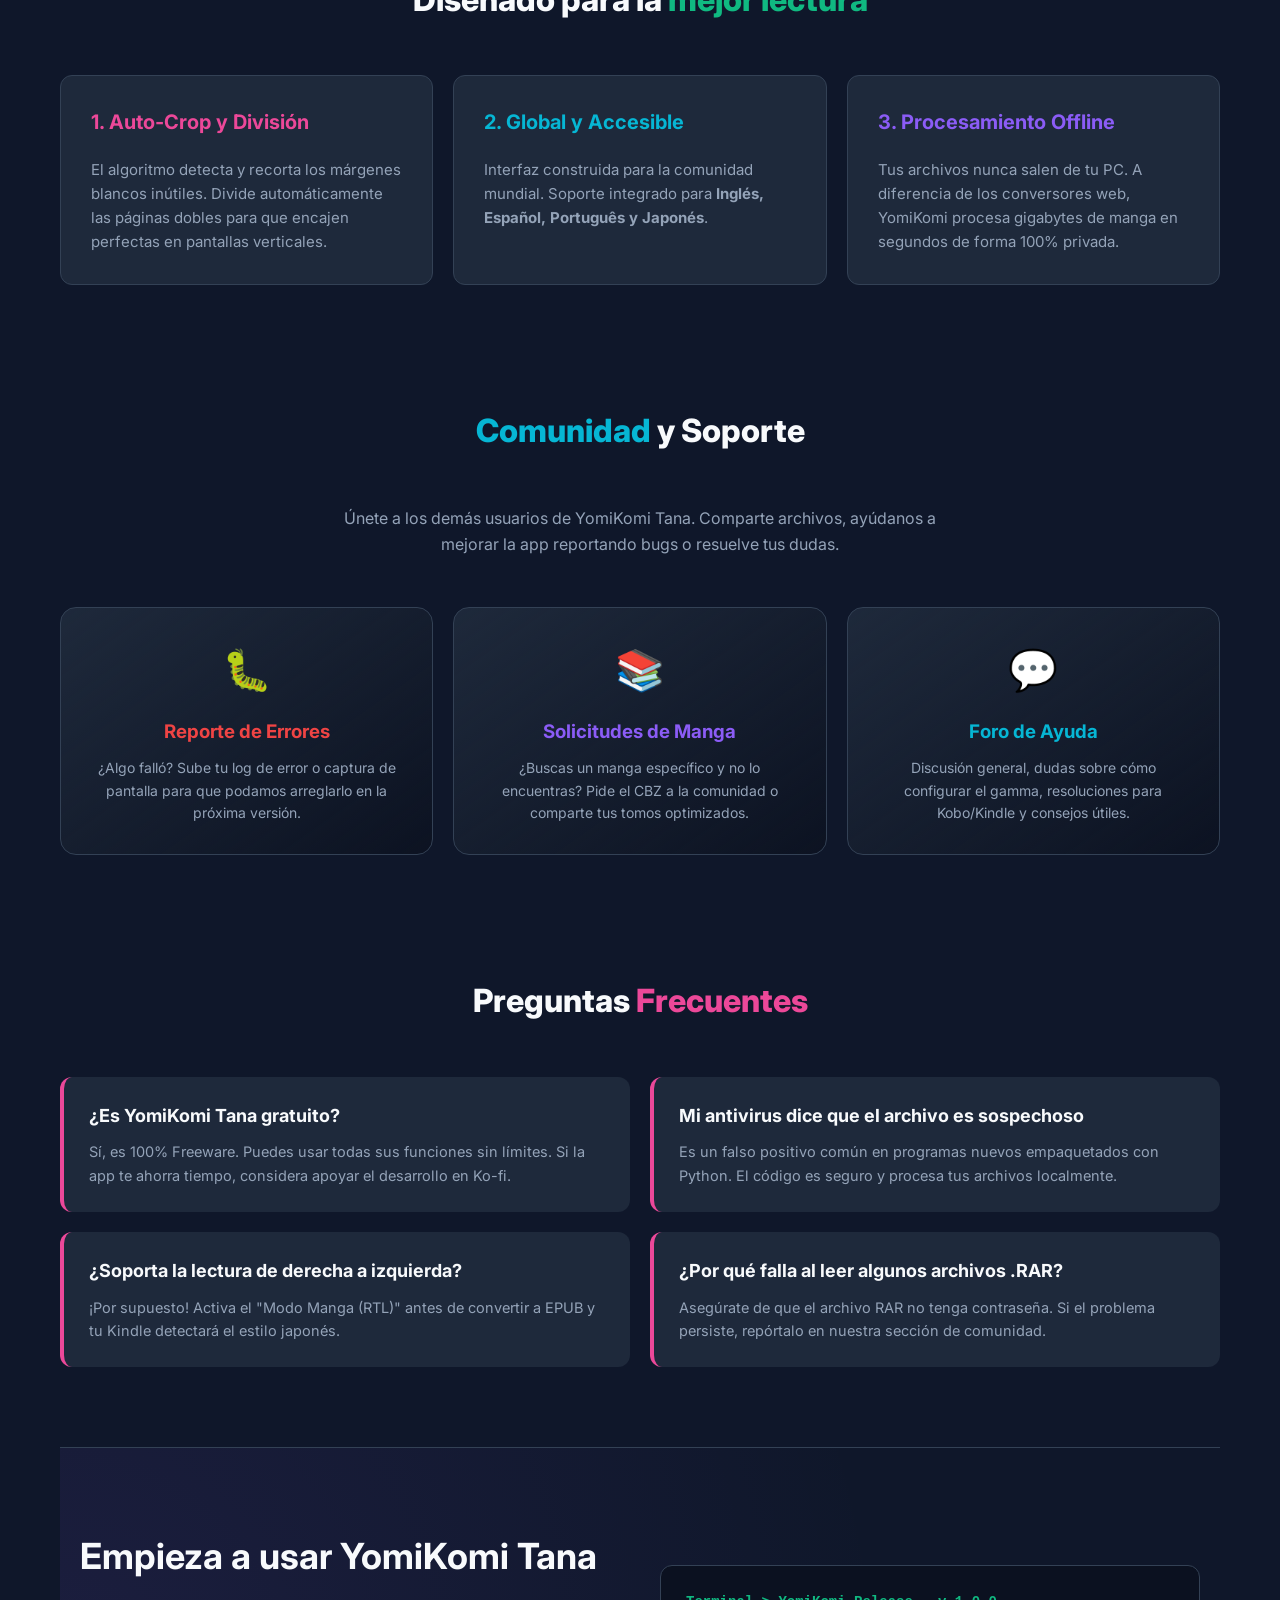
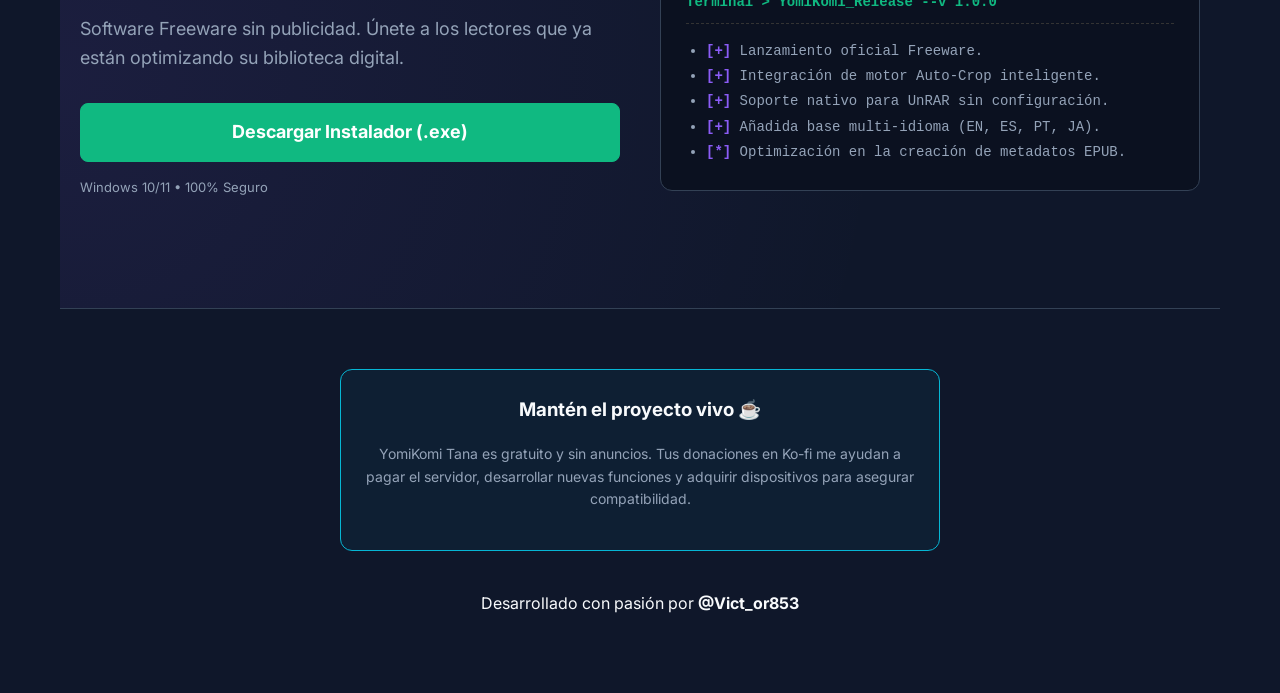
==== commit 42709d7f: "Add files via upload" ====
--- a/index.html
+++ b/index.html
@@ -88,23 +88,20 @@
     .feature-card p { color: var(--text-secondary); font-size: 15px; margin-bottom: 0; }
 
     /* COMUNIDAD Y FOROS */
-    <div class="community-grid">
-      <a href="https://github.com/Vict-or853/yomikomi-tana/issues/new?template=bug_report.md" target="_blank" class="comm-card bugs">
-        <span class="icon">🐛</span>
-        <h3 id="comm_b1_t" style="color: var(--brand-red);">Reporte de Errores</h3>
-        <p id="comm_b1_d">¿Algo falló? Sube tu log de error o captura de pantalla para que podamos arreglarlo en la próxima versión.</p>
-      </a>
-      <a href="https://github.com/Vict-or853/yomikomi-tana/issues/new?template=feature_request.md" target="_blank" class="comm-card requests">
-        <span class="icon">📚</span>
-        <h3 id="comm_b2_t" style="color: var(--brand-purple);">Solicitudes de Manga</h3>
-        <p id="comm_b2_d">¿Buscas un manga específico? Pide el CBZ a la comunidad o comparte tus tomos optimizados.</p>
-      </a>
-      <a href="https://github.com/Vict-or853/yomikomi-tana/discussions" target="_blank" class="comm-card">
-        <span class="icon">💬</span>
-        <h3 id="comm_b3_t" style="color: var(--brand-cyan);">Foro de Ayuda</h3>
-        <p id="comm_b3_d">Discusión general, dudas sobre cómo configurar el gamma, resoluciones para Kobo/Kindle y consejos útiles.</p>
-      </a>
-    </div>
+    .community-section { margin-bottom: 80px; }
+    .community-grid {
+      display: grid; grid-template-columns: repeat(auto-fit, minmax(300px, 1fr)); gap: 20px;
+    }
+    .comm-card {
+      background: linear-gradient(145deg, var(--bg-card), rgba(0,0,0,0.2));
+      padding: 30px; border-radius: 16px; border: 1px solid var(--border-light);
+      text-align: center; text-decoration: none; color: inherit;
+      transition: all 0.3s; display: block;
+    }
+    .comm-card:hover { transform: translateY(-5px); border-color: var(--brand-cyan); box-shadow: 0 10px 25px rgba(6, 182, 212, 0.15); }
+    .comm-card .icon { font-size: 40px; display: block; margin-bottom: 15px; }
+    .comm-card h3 { margin: 0 0 10px 0; color: var(--text-primary); }
+    .comm-card p { color: var(--text-secondary); font-size: 14px; margin: 0; }
 
     /* FAQ */
     .faq-grid {
@@ -481,4 +478,4 @@
 </script>
 
 </body>
-</html>
+</html>
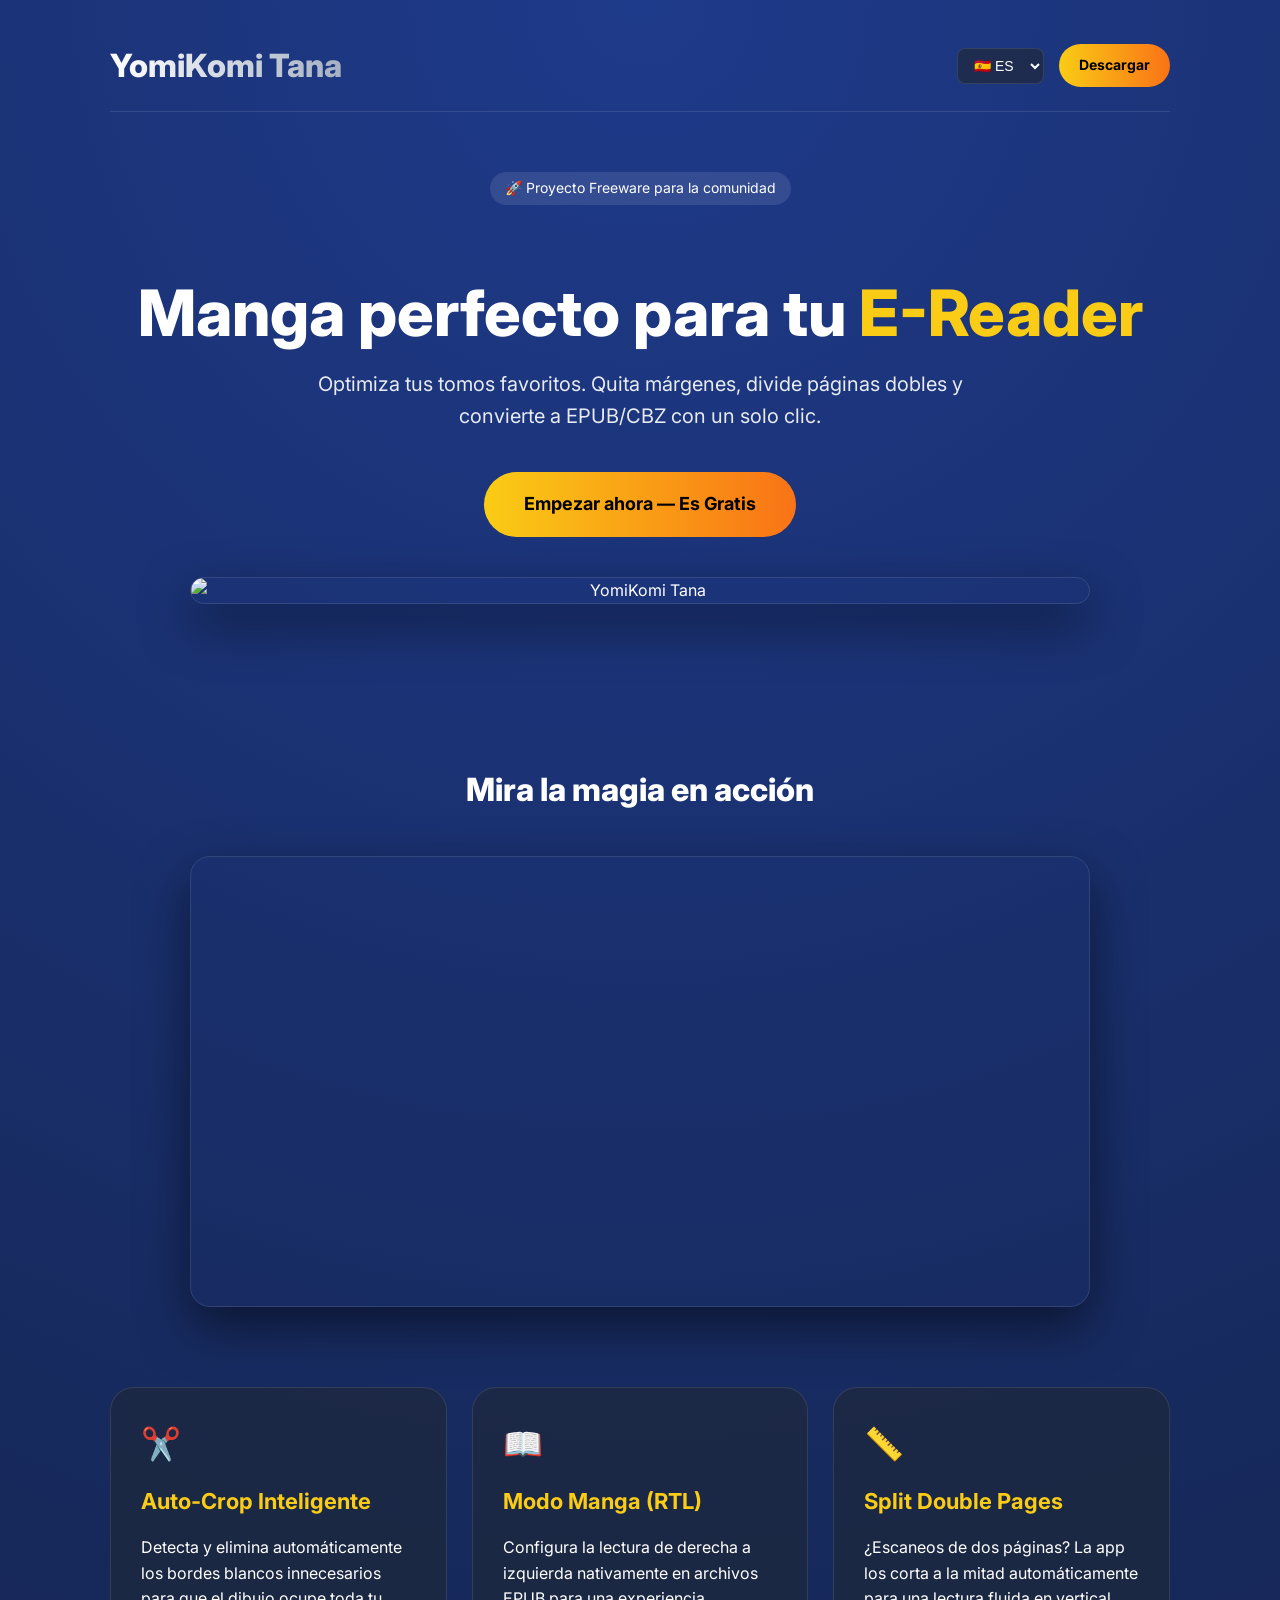
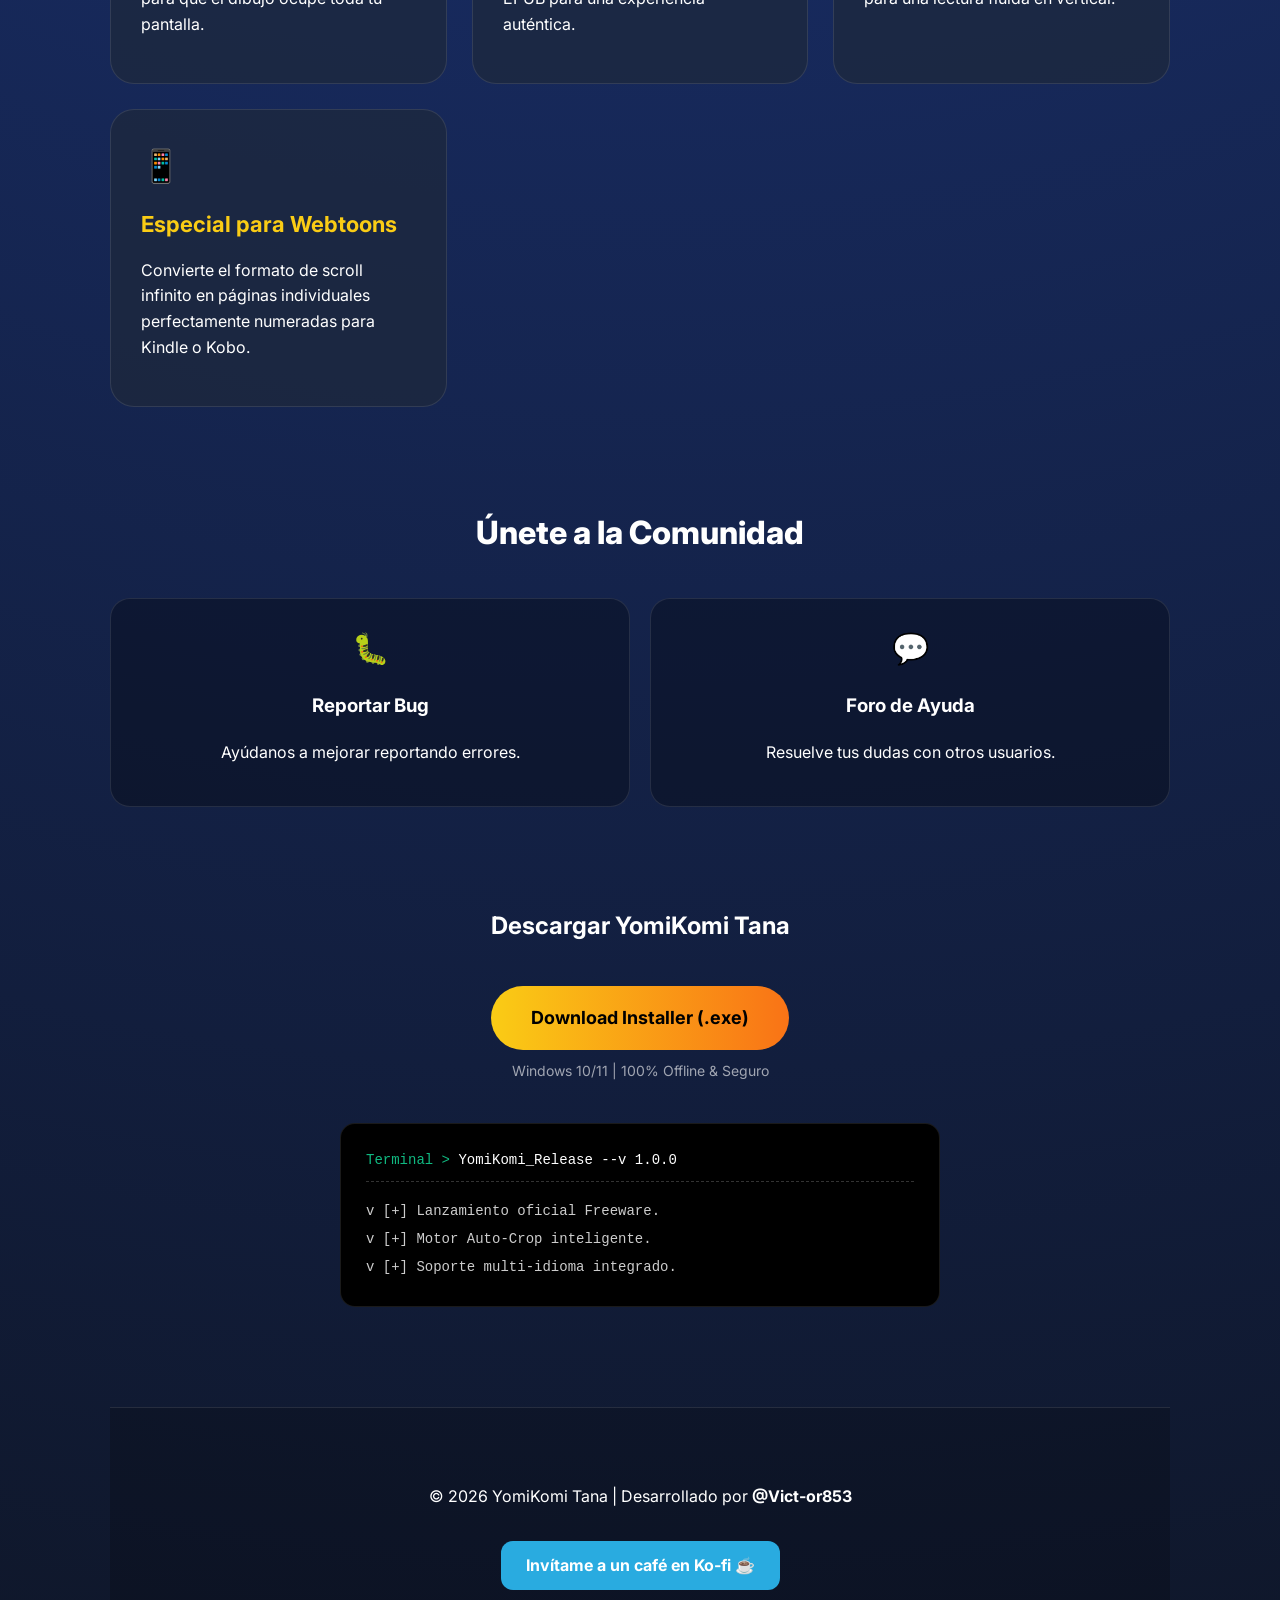
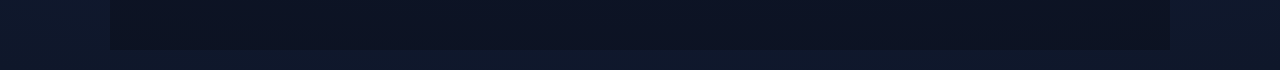
==== commit 461ee962: "Update index.html" ====
--- a/index.html
+++ b/index.html
@@ -3,479 +3,289 @@
 <head>
   <meta charset="UTF-8" />
   <meta name="viewport" content="width=device-width, initial-scale=1.0" />
-  <title>YomiKomi Tana | Manga to E-Reader Optimizer</title>
-  <link href="https://fonts.googleapis.com/css2?family=Inter:wght@400;500;700;900&display=swap" rel="stylesheet">
+  <title>YomiKomi Tana | El Conversor Inteligente de Manga</title>
+  <link href="https://fonts.googleapis.com/css2?family=Inter:wght@400;600;800&display=swap" rel="stylesheet">
   <style>
     :root {
-      --bg-main: #0f172a;          
-      --bg-card: #1e293b;          
-      --border-light: #334155;     
-      
-      --brand-purple: #8b5cf6;     
-      --brand-pink: #ec4899;       
-      --brand-cyan: #06b6d4;       
-      --brand-green: #10b981;
-      --brand-red: #ef4444;
-      
-      --text-primary: #f8fafc;
-      --text-secondary: #94a3b8;
+      --primary-blue: #1e3a8a;
+      --accent-orange: #f97316;
+      --accent-yellow: #facc15;
+      --accent-cyan: #06b6d4;
+      --bg-dark: #0f172a;
+      --card-bg: rgba(30, 41, 59, 0.7);
+      --border-light: rgba(255,255,255,0.1);
     }
 
     * { box-sizing: border-box; }
 
     body {
-      margin: 0; font-family: 'Inter', sans-serif;
-      background: var(--bg-main); color: var(--text-primary);
-      line-height: 1.6; scroll-behavior: smooth;
-    }
-
-    .container { max-width: 1200px; margin: auto; padding: 0 20px; }
-
-    /* HEADER & IDIOMAS */
+      margin: 0;
+      font-family: 'Inter', sans-serif;
+      background: radial-gradient(circle at top, #1e3a8a 0%, #0f172a 100%);
+      color: white;
+      line-height: 1.6;
+      scroll-behavior: smooth;
+      min-height: 100vh;
+    }
+
+    .container { max-width: 1100px; margin: auto; padding: 20px; }
+
+    /* Header */
     header {
       display: flex; justify-content: space-between; align-items: center;
       padding: 20px 0; border-bottom: 1px solid var(--border-light);
     }
-    .logo { font-weight: 900; font-size: 24px; letter-spacing: -0.5px; }
-    .logo span { color: var(--brand-cyan); }
-    
+
+    .logo {
+      font-weight: 800; font-size: 32px;
+      background: linear-gradient(90deg, #fff, #94a3b8);
+      -webkit-background-clip: text; -webkit-text-fill-color: transparent;
+    }
+
     .lang-selector {
-      background: var(--bg-card); border: 1px solid var(--border-light);
-      color: var(--text-primary); padding: 8px 12px; border-radius: 6px;
-      font-size: 14px; font-weight: 600; cursor: pointer; outline: none;
-    }
-
+      background: var(--card-bg); border: 1px solid var(--border-light);
+      color: white; padding: 8px 12px; border-radius: 8px;
+      font-size: 14px; cursor: pointer; outline: none;
+    }
+
+    /* Hero Section */
+    .hero { text-align: center; margin-top: 60px; padding-bottom: 40px; }
+    .hero h1 { font-size: clamp(40px, 8vw, 64px); margin-bottom: 10px; line-height: 1.1; font-weight: 800; }
+    .hero span { color: var(--accent-yellow); }
+    .hero p { font-size: 20px; opacity: 0.9; max-width: 700px; margin: 20px auto 40px; }
+
+    /* Botones */
     .btn {
-      background: var(--brand-purple); color: white; padding: 14px 28px; border-radius: 8px;
-      font-weight: 700; text-decoration: none; display: inline-block; transition: 0.2s; border: 1px solid #7c3aed;
-    }
-    .btn:hover { background: #7c3aed; transform: translateY(-2px); box-shadow: 0 10px 20px rgba(139, 92, 246, 0.3); }
-
-    /* HERO */
-    .hero { text-align: center; padding: 60px 20px 40px; }
-    .hero h1 { font-size: clamp(36px, 5vw, 64px); font-weight: 900; line-height: 1.1; margin-bottom: 20px; }
-    .hero h1 span { color: var(--brand-pink); }
-    .hero p { font-size: 20px; color: var(--text-secondary); max-width: 700px; margin: 0 auto 40px; }
-    
-    .hero-image-container { margin-top: 50px; position: relative; }
-    .hero-image {
-      width: 100%; max-width: 900px; border-radius: 12px;
-      box-shadow: 0 25px 50px -12px rgba(0, 0, 0, 0.5); border: 1px solid var(--border-light);
-    }
-
-    /* CINTA DE COMPATIBILIDAD */
-    .compatibility-ribbon {
-      display: flex; flex-wrap: wrap; justify-content: center; align-items: center; gap: 15px;
-      padding: 30px 20px; border-bottom: 1px solid var(--border-light); margin-bottom: 60px;
-    }
-    .comp-badge {
-      background: rgba(255,255,255,0.05); border: 1px solid rgba(255,255,255,0.1);
-      padding: 8px 16px; border-radius: 20px; font-size: 14px; font-weight: 600; color: var(--text-secondary);
-    }
-    .comp-title { font-size: 14px; font-weight: 700; color: var(--brand-cyan); text-transform: uppercase; letter-spacing: 1px; }
-
-    /* SECCIONES COMUNES */
-    .section-title { text-align: center; font-size: 32px; font-weight: 800; margin-bottom: 50px; padding-top: 40px;}
-    .section-title span { color: var(--brand-green); }
-
-    /* FUNCIONES */
+      background: linear-gradient(90deg, var(--accent-yellow), var(--accent-orange));
+      border: none; padding: 18px 40px; border-radius: 50px;
+      font-size: 18px; font-weight: 700; cursor: pointer;
+      color: #000; transition: transform 0.2s, box-shadow 0.2s;
+      text-decoration: none; display: inline-block;
+    }
+    .btn:hover { transform: translateY(-3px); box-shadow: 0 10px 25px rgba(249, 115, 22, 0.4); }
+
+    /* App Media (Image & Video) */
+    .app-media {
+      margin: 40px auto; width: 100%; max-width: 900px;
+      border-radius: 20px; box-shadow: 0 20px 50px rgba(0,0,0,0.5);
+      border: 1px solid var(--border-light); display: block;
+    }
+
+    /* Grid de Funciones */
     .features-grid {
       display: grid; grid-template-columns: repeat(auto-fit, minmax(300px, 1fr));
-      gap: 20px; margin-bottom: 80px;
-    }
-    .feature-card { background: var(--bg-card); padding: 30px; border-radius: 12px; border: 1px solid var(--border-light); }
-    .feature-card h3 { margin-top: 0; color: var(--text-primary); font-size: 20px; }
-    .feature-card p { color: var(--text-secondary); font-size: 15px; margin-bottom: 0; }
-
-    /* COMUNIDAD Y FOROS */
-    .community-section { margin-bottom: 80px; }
+      gap: 25px; margin-top: 80px;
+    }
+    .card {
+      background: var(--card-bg); padding: 30px; border-radius: 24px;
+      border: 1px solid var(--border-light); transition: 0.3s;
+    }
+    .card:hover { background: rgba(255,255,255,0.1); transform: translateY(-5px); }
+    .card .icon { font-size: 32px; margin-bottom: 15px; display: block; }
+    .card h3 { margin: 0 0 10px 0; color: var(--accent-yellow); font-size: 22px; }
+
+    /* Comunidad */
     .community-grid {
-      display: grid; grid-template-columns: repeat(auto-fit, minmax(300px, 1fr)); gap: 20px;
+      display: grid; grid-template-columns: repeat(auto-fit, minmax(280px, 1fr));
+      gap: 20px; margin-top: 40px;
     }
     .comm-card {
-      background: linear-gradient(145deg, var(--bg-card), rgba(0,0,0,0.2));
-      padding: 30px; border-radius: 16px; border: 1px solid var(--border-light);
+      background: rgba(0,0,0,0.3); padding: 25px; border-radius: 20px;
       text-align: center; text-decoration: none; color: inherit;
-      transition: all 0.3s; display: block;
-    }
-    .comm-card:hover { transform: translateY(-5px); border-color: var(--brand-cyan); box-shadow: 0 10px 25px rgba(6, 182, 212, 0.15); }
-    .comm-card .icon { font-size: 40px; display: block; margin-bottom: 15px; }
-    .comm-card h3 { margin: 0 0 10px 0; color: var(--text-primary); }
-    .comm-card p { color: var(--text-secondary); font-size: 14px; margin: 0; }
-
-    /* FAQ */
-    .faq-grid {
-      display: grid; grid-template-columns: repeat(auto-fit, minmax(400px, 1fr)); gap: 20px; margin-bottom: 80px;
-    }
-    .faq-card {
-      background: var(--bg-card); padding: 25px; border-radius: 12px;
-      border-left: 4px solid var(--brand-pink);
-    }
-    .faq-card h4 { margin: 0 0 10px 0; font-size: 18px; }
-    .faq-card p { margin: 0; color: var(--text-secondary); font-size: 14.5px; }
-
-    /* DESCARGA Y CHANGELOG */
-    .download-wrapper {
-      display: grid; grid-template-columns: 1fr 1fr; gap: 40px; align-items: center;
-      background: radial-gradient(circle at left, rgba(139, 92, 246, 0.1) 0%, transparent 70%);
-      padding: 80px 20px; border-top: 1px solid var(--border-light);
-    }
-    .download-info h2 { font-size: 36px; margin-top: 0; }
-    .download-info p { color: var(--text-secondary); margin-bottom: 30px; font-size: 18px; }
-    
+      border: 1px solid var(--border-light); transition: 0.3s;
+    }
+    .comm-card:hover { border-color: var(--accent-cyan); background: rgba(6, 182, 212, 0.1); }
+
+    /* Changelog */
     .changelog-box {
-      background: #0b1120; border: 1px solid var(--border-light); border-radius: 12px;
-      padding: 25px; font-family: 'Courier New', Courier, monospace; font-size: 14px;
-    }
-    .changelog-box .version { color: var(--brand-green); font-weight: bold; margin-bottom: 15px; display: block; border-bottom: 1px dashed #333; padding-bottom: 10px; }
-    .changelog-box ul { padding-left: 20px; margin: 0; color: var(--text-secondary); line-height: 1.8; }
-    .changelog-box li span { color: var(--brand-purple); font-weight: bold; }
-
-    /* FOOTER Y DONACIONES */
-    footer { text-align: center; padding: 60px 20px; border-top: 1px solid var(--border-light); }
-    .donation-box {
-      max-width: 600px; margin: 0 auto 40px; background: rgba(6, 182, 212, 0.05);
-      border: 1px solid var(--brand-cyan); padding: 25px; border-radius: 12px;
-    }
-    .donation-box p { font-size: 14px; color: var(--text-secondary); margin-bottom: 15px; }
-
-    @media (max-width: 900px) {
-      .download-wrapper { grid-template-columns: 1fr; text-align: center; }
-      .faq-grid { grid-template-columns: 1fr; }
+      background: #000; border: 1px solid var(--border-light); border-radius: 15px;
+      padding: 25px; font-family: monospace; font-size: 14px; text-align: left;
+      max-width: 600px; margin: 40px auto;
+    }
+    .changelog-box span { color: #10b981; }
+
+    footer {
+      text-align: center; padding: 60px 0; border-top: 1px solid var(--border-light);
+      margin-top: 100px; background: rgba(0,0,0,0.2);
+    }
+    .kofi-btn {
+      background: #29abe0; color: white; padding: 12px 25px;
+      border-radius: 12px; text-decoration: none; font-weight: 700;
+      display: inline-block; margin-top: 15px;
+    }
+
+    @media (max-width: 768px) {
+      .hero h1 { font-size: 40px; }
+      header { flex-direction: column; gap: 20px; }
     }
   </style>
 </head>
 <body>
-
-<div class="container">
-  <header>
-    <div class="logo">YomiKomi <span>Tana</span></div>
-    <div style="display: flex; gap: 15px; align-items: center;">
-      <select id="lang" class="lang-selector">
-        <option value="es">🇪🇸 Español</option>
-        <option value="en">🇬🇧 English</option>
-        <option value="pt">🇧🇷 Português</option>
-        <option value="ja">🇯🇵 日本語</option>
-      </select>
-      <a href="#descarga" id="nav_btn" class="btn" style="padding: 10px 20px;">Descargar</a>
-    </div>
-  </header>
-
-  <section class="hero">
-    <h1 id="hero_title">El conversor definitivo para <br><span>lectores de Manga.</span></h1>
-    <p id="hero_desc">Prepara tus mangas y webtoons para Kindle o Tablets. Elimina bordes blancos y exporta a EPUB/CBZ en un solo clic.</p>
-    <a href="#descarga" id="hero_btn" class="btn" style="padding: 18px 40px; font-size: 18px;">Obtener para Windows</a>
-    
-    <div class="hero-image-container">
-      <img src="121.PNG" alt="Interfaz de YomiKomi Tana" class="hero-image">
-    </div>
-  </section>
-
-  <div class="compatibility-ribbon">
-    <span id="ribbon_title" class="comp-title">Soporte Nativo:</span>
-    <span class="comp-badge">📦 .ZIP / .RAR</span>
-    <span class="comp-badge">📚 .CBZ / .EPUB</span>
-    <span class="comp-badge">📱 Kindle</span>
-    <span class="comp-badge">📖 Kobo</span>
-    <span id="ribbon_lang" class="comp-badge">🌍 Multi-idioma</span>
+  <div class="container">
+    <header>
+      <div class="logo">YomiKomi Tana <small style="font-size: 12px; vertical-align: middle; opacity: 0.6;">v1.0.0</small></div>
+      <div style="display: flex; gap: 15px; align-items: center;">
+        <select id="lang" class="lang-selector">
+          <option value="es">🇪🇸 ES</option>
+          <option value="en">🇬🇧 EN</option>
+          <option value="pt">🇧🇷 PT</option>
+          <option value="ja">🇯🇵 JP</option>
+        </select>
+        <a href="#download" id="nav_btn" class="btn" style="padding: 10px 20px; font-size: 14px;">Descargar</a>
+      </div>
+    </header>
+
+    <section class="hero">
+      <div style="background: rgba(255,255,255,0.1); padding: 5px 15px; border-radius: 20px; display: inline-block; font-size: 14px; margin-bottom: 20px;" id="badge">🚀 Proyecto Freeware para la comunidad</div>
+      <h1 id="hero_title">Manga perfecto para tu <span>E-Reader</span></h1>
+      <p id="hero_desc">Optimiza tus tomos favoritos. Quita márgenes, divide páginas dobles y convierte a EPUB/CBZ con un solo clic.</p>
+      <a href="#download" class="btn" id="hero_btn">Empezar ahora — Es Gratis</a>
+      
+      <img src="120.png" alt="YomiKomi Tana" class="app-media" id="main_img">
+    </section>
+
+    <section style="text-align: center; margin: 80px 0;">
+      <h2 id="demo_title" style="font-size: 32px; font-weight: 800; margin-bottom: 30px;">Mira la magia en <span>acción</span></h2>
+      <video src="yomikomi_demo.mp4" class="app-media" autoplay loop muted playsinline></video>
+    </section>
+
+    <section class="features-grid">
+      <div class="card">
+        <span class="icon">✂️</span>
+        <h3 id="f1_title">Auto-Crop Inteligente</h3>
+        <p id="f1_desc">Detecta y elimina automáticamente los bordes blancos innecesarios para que el dibujo ocupe toda tu pantalla.</p>
+      </div>
+      <div class="card">
+        <span class="icon">📖</span>
+        <h3 id="f2_title">Modo Manga (RTL)</h3>
+        <p id="f2_desc">Configura la lectura de derecha a izquierda nativamente en archivos EPUB para una experiencia auténtica.</p>
+      </div>
+      <div class="card">
+        <span class="icon">📏</span>
+        <h3 id="f3_title">Split Double Pages</h3>
+        <p id="f3_desc">¿Escaneos de dos páginas? La app los corta a la mitad automáticamente para una lectura fluida en vertical.</p>
+      </div>
+      <div class="card">
+        <span class="icon">📱</span>
+        <h3 id="f4_title">Especial para Webtoons</h3>
+        <p id="f4_desc">Convierte el formato de scroll infinito en páginas individuales perfectamente numeradas para Kindle o Kobo.</p>
+      </div>
+    </section>
+
+    <section id="comunidad" style="margin-top: 100px; text-align: center;">
+      <h2 id="comm_title" style="font-size: 32px; font-weight: 800;">Únete a la <span>Comunidad</span></h2>
+      <div class="community-grid">
+        <a href="https://github.com/Vict-or853/yomikomi-tana/issues/new?template=bug_report.md" target="_blank" class="comm-card">
+          <span style="font-size: 30px;">🐛</span>
+          <h3 id="c1_t">Reportar Bug</h3>
+          <p id="c1_d">Ayúdanos a mejorar reportando errores.</p>
+        </a>
+        <a href="https://github.com/Vict-or853/yomikomi-tana/discussions" target="_blank" class="comm-card">
+          <span style="font-size: 30px;">💬</span>
+          <h3 id="c2_t">Foro de Ayuda</h3>
+          <p id="c2_d">Resuelve tus dudas con otros usuarios.</p>
+        </a>
+      </div>
+    </section>
+
+    <section id="download" style="margin-top: 100px; text-align: center;">
+      <h2 id="dl_title">Descargar YomiKomi Tana</h2>
+      <a href="https://github.com/Vict-or853/yomikomi-tana/releases/download/v1.0.0/YomiKomi_Setup.exe" class="btn" style="margin-top: 20px;">Download Installer (.exe)</a>
+      <p style="opacity: 0.6; font-size: 14px; margin-top: 10px;">Windows 10/11 | 100% Offline & Seguro</p>
+
+      <div class="changelog-box">
+        <div style="border-bottom: 1px dashed #333; padding-bottom: 10px; margin-bottom: 15px;">
+          <span>Terminal ></span> YomiKomi_Release --v 1.0.0
+        </div>
+        <ul style="list-style: none; padding: 0; margin: 0; opacity: 0.8; line-height: 2;">
+          <li id="ch1">v [+] Lanzamiento oficial Freeware.</li>
+          <li id="ch2">v [+] Motor Auto-Crop inteligente.</li>
+          <li id="ch3">v [+] Soporte multi-idioma integrado.</li>
+        </ul>
+      </div>
+    </section>
+
+    <footer>
+      <p id="footer_text">© 2026 YomiKomi Tana | Desarrollado por <strong>@Vict-or853</strong></p>
+      <a href="https://ko-fi.com/Vict-or853" target="_blank" class="kofi-btn">Invítame a un café en Ko-fi ☕</a>
+    </footer>
   </div>
 
-  <section id="funciones">
-    <h2 id="feat_title" class="section-title">Diseñado para la <span>mejor lectura</span></h2>
-    <div class="features-grid">
-      <div class="feature-card">
-        <h3 id="f1_title" style="color: var(--brand-pink);">1. Auto-Crop y División</h3>
-        <p id="f1_desc">El algoritmo detecta y recorta los márgenes blancos inútiles. Divide automáticamente las páginas dobles para que encajen perfectas en pantallas verticales.</p>
-      </div>
-      <div class="feature-card">
-        <h3 id="f2_title" style="color: var(--brand-cyan);">2. Global y Accesible</h3>
-        <p id="f2_desc">Interfaz construida para la comunidad mundial. Soporte integrado para <strong>Inglés, Español, Português y Japonés</strong>.</p>
-      </div>
-      <div class="feature-card">
-        <h3 id="f3_title" style="color: var(--brand-purple);">3. Procesamiento Offline</h3>
-        <p id="f3_desc">Tus archivos nunca salen de tu PC. A diferencia de los conversores web, YomiKomi procesa gigabytes de manga en segundos de forma 100% privada.</p>
-      </div>
-    </div>
-  </section>
-
-  <section id="comunidad" class="community-section">
-    <h2 id="comm_title" class="section-title"><span style="color: var(--brand-cyan);">Comunidad</span> y Soporte</h2>
-    <p id="comm_desc" style="text-align: center; color: var(--text-secondary); margin-bottom: 40px; max-width: 600px; margin: 0 auto 50px;">
-      Únete a los demás usuarios de YomiKomi Tana. Comparte archivos, ayúdanos a mejorar la app reportando bugs o resuelve tus dudas.
-    </p>
-    
-    <div class="community-grid">
-      <a href="#" class="comm-card bugs">
-        <span class="icon">🐛</span>
-        <h3 id="comm_b1_t" style="color: var(--brand-red);">Reporte de Errores</h3>
-        <p id="comm_b1_d">¿Algo falló? Sube tu log de error o captura de pantalla para que podamos arreglarlo en la próxima versión.</p>
-      </a>
-      <a href="#" class="comm-card requests">
-        <span class="icon">📚</span>
-        <h3 id="comm_b2_t" style="color: var(--brand-purple);">Solicitudes de Manga</h3>
-        <p id="comm_b2_d">¿Buscas un manga específico y no lo encuentras? Pide el CBZ a la comunidad o comparte tus tomos optimizados.</p>
-      </a>
-      <a href="#" class="comm-card">
-        <span class="icon">💬</span>
-        <h3 id="comm_b3_t" style="color: var(--brand-cyan);">Foro de Ayuda</h3>
-        <p id="comm_b3_d">Discusión general, dudas sobre cómo configurar el gamma, resoluciones para Kobo/Kindle y consejos útiles.</p>
-      </a>
-    </div>
-  </section>
-
-  <section id="faq">
-    <h2 id="faq_title" class="section-title">Preguntas <span style="color: var(--brand-pink);">Frecuentes</span></h2>
-    <div class="faq-grid">
-      <div class="faq-card">
-        <h4 id="faq_q1">¿Es YomiKomi Tana gratuito?</h4>
-        <p id="faq_a1">Sí, es 100% Freeware. Puedes usar todas sus funciones sin límites. Si la app te ahorra tiempo, considera apoyar el desarrollo en Ko-fi.</p>
-      </div>
-      <div class="faq-card">
-        <h4 id="faq_q2">Mi antivirus dice que el archivo es sospechoso</h4>
-        <p id="faq_a2">Es un falso positivo común en programas nuevos empaquetados con Python. El código es seguro y procesa tus archivos localmente.</p>
-      </div>
-      <div class="faq-card">
-        <h4 id="faq_q3">¿Soporta la lectura de derecha a izquierda?</h4>
-        <p id="faq_a3">¡Por supuesto! Activa el "Modo Manga (RTL)" antes de convertir a EPUB y tu Kindle detectará el estilo japonés.</p>
-      </div>
-      <div class="faq-card">
-        <h4 id="faq_q4">¿Por qué falla al leer algunos archivos .RAR?</h4>
-        <p id="faq_a4">Asegúrate de que el archivo RAR no tenga contraseña. Si el problema persiste, repórtalo en nuestra sección de comunidad.</p>
-      </div>
-    </div>
-  </section>
-
-  <section id="descarga" class="download-wrapper">
-    <div class="download-info">
-      <h2 id="dl_title">Empieza a usar YomiKomi Tana</h2>
-      <p id="dl_desc">Software Freeware sin publicidad. Únete a los lectores que ya están optimizando su biblioteca digital.</p>
-      <a href="https://www.mediafire.com/file_premium/k58xbsrca2tpjza/YomiKomi_Setup.exe/file" id="dl_btn" target="_blank" class="btn" style="background: var(--brand-green); border-color: var(--brand-green); width: 100%; text-align: center; font-size: 18px;">
-        Descargar Instalador (.exe)
-      </a>
-      <p id="dl_sec" style="font-size: 13px; margin-top: 15px;">Windows 10/11 • 100% Seguro</p>
-    </div>
-    
-    <div class="changelog-box">
-      <span id="ch_0" class="version">Terminal > YomiKomi_Release --v 1.0.0</span>
-      <ul>
-        <li id="ch_1"><span>[+]</span> Lanzamiento oficial Freeware.</li>
-        <li id="ch_2"><span>[+]</span> Integración de motor Auto-Crop inteligente.</li>
-        <li id="ch_3"><span>[+]</span> Soporte nativo para UnRAR sin configuración.</li>
-        <li id="ch_4"><span>[+]</span> Añadida base multi-idioma (EN, ES, PT, JA).</li>
-        <li id="ch_5"><span>[*]</span> Optimización en la creación de metadatos EPUB.</li>
-      </ul>
-    </div>
-  </section>
-
-  <footer>
-    <div class="donation-box">
-      <h3 id="kofi_title" style="color: var(--text-primary); margin-top: 0;">Mantén el proyecto vivo ☕</h3>
-      <p id="kofi_desc">YomiKomi Tana es gratuito y sin anuncios. Tus donaciones en Ko-fi me ayudan a pagar el servidor, desarrollar nuevas funciones y adquirir dispositivos para asegurar compatibilidad.</p>
-      <script type='text/javascript' src='https://storage.ko-fi.com/cdn/widget/Widget_2.js'></script><script type='text/javascript'>kofiwidget2.init('Support me on Ko-fi', '#72a4f2', 'L3L41WAWJ2');kofiwidget2.draw();</script> 
-      </a>
-    </div>
-    <p><span id="footer_cred">Desarrollado con pasión por</span> <strong>@Vict_or853</strong></p>
-  </footer>
-</div>
-
-<script>
-const t = {
-  es: {
-    nav_btn: "Descargar",
-    hero_title: "El conversor definitivo para <br><span>lectores de Manga.</span>",
-    hero_desc: "Prepara tus mangas y webtoons para Kindle o Tablets. Elimina bordes blancos y exporta a EPUB/CBZ en un solo clic.",
-    hero_btn: "Obtener para Windows",
-    ribbon_title: "Soporte Nativo:",
-    ribbon_lang: "🌍 Multi-idioma",
-    feat_title: "Diseñado para la <span>mejor lectura</span>",
-    f1_title: "1. Auto-Crop y División",
-    f1_desc: "El algoritmo detecta y recorta los márgenes blancos inútiles. Divide automáticamente las páginas dobles para encajar en pantallas verticales.",
-    f2_title: "2. Global y Accesible",
-    f2_desc: "Interfaz construida para la comunidad mundial. Soporte integrado para <strong>Inglés, Español, Português y Japonés</strong>.",
-    f3_title: "3. Procesamiento Offline",
-    f3_desc: "Tus archivos nunca salen de tu PC. A diferencia de los conversores web, procesa gigabytes de manga en segundos de forma 100% privada.",
-    comm_title: "<span style='color: var(--brand-cyan);'>Comunidad</span> y Soporte",
-    comm_desc: "Únete a los demás usuarios de YomiKomi Tana. Comparte archivos, ayúdanos a mejorar la app reportando bugs o resuelve tus dudas.",
-    comm_b1_t: "Reporte de Errores",
-    comm_b1_d: "¿Algo falló? Sube tu log de error o captura de pantalla para que podamos arreglarlo en la próxima versión.",
-    comm_b2_t: "Solicitudes de Manga",
-    comm_b2_d: "¿Buscas un manga específico? Pide el CBZ a la comunidad o comparte tus tomos optimizados.",
-    comm_b3_t: "Foro de Ayuda",
-    comm_b3_d: "Discusión general, dudas sobre cómo configurar el gamma, resoluciones para Kobo/Kindle y consejos útiles.",
-    faq_title: "Preguntas <span style='color: var(--brand-pink);'>Frecuentes</span>",
-    faq_q1: "¿Es YomiKomi Tana gratuito?",
-    faq_a1: "Sí, es 100% Freeware. Puedes usar todas sus funciones sin límites. Si la app te ahorra tiempo, considera apoyar el desarrollo en Ko-fi.",
-    faq_q2: "Mi antivirus dice que el archivo es sospechoso",
-    faq_a2: "Es un falso positivo común en programas nuevos empaquetados con Python. El código es seguro y procesa tus archivos localmente.",
-    faq_q3: "¿Soporta la lectura de derecha a izquierda?",
-    faq_a3: "¡Por supuesto! Activa el 'Modo Manga (RTL)' antes de convertir a EPUB y tu Kindle detectará el estilo japonés.",
-    faq_q4: "¿Por qué falla al leer algunos archivos .RAR?",
-    faq_a4: "Asegúrate de que el archivo RAR no tenga contraseña. Si el problema persiste, repórtalo en nuestra sección de comunidad.",
-    dl_title: "Empieza a usar YomiKomi Tana",
-    dl_desc: "Software Freeware sin publicidad. Únete a los lectores que ya están optimizando su biblioteca digital.",
-    dl_btn: "Descargar Instalador (.exe)",
-    dl_sec: "Windows 10/11 • 100% Seguro",
-    ch_0: "Terminal > YomiKomi_Release --v 1.0.0",
-    ch_1: "<span>[+]</span> Lanzamiento oficial Freeware.",
-    ch_2: "<span>[+]</span> Integración de motor Auto-Crop inteligente.",
-    ch_3: "<span>[+]</span> Soporte nativo para UnRAR sin configuración.",
-    ch_4: "<span>[+]</span> Añadida base multi-idioma (EN, ES, PT, JA).",
-    ch_5: "<span>[*]</span> Optimización en la creación de metadatos EPUB.",
-    kofi_title: "Mantén el proyecto vivo ☕",
-    kofi_desc: "YomiKomi Tana es gratuito y sin anuncios. Tus donaciones en Ko-fi me ayudan a pagar el servidor, desarrollar nuevas funciones y adquirir dispositivos para asegurar compatibilidad.",
-    kofi_btn: "Apoyar en Ko-fi",
-    footer_cred: "Desarrollado con pasión por"
-  },
-  en: {
-    nav_btn: "Download",
-    hero_title: "The ultimate converter for <br><span>Manga readers.</span>",
-    hero_desc: "Prepare your manga and webtoons for Kindle or Tablets. Remove white borders and export to EPUB/CBZ in a single click.",
-    hero_btn: "Get for Windows",
-    ribbon_title: "Native Support:",
-    ribbon_lang: "🌍 Multi-language",
-    feat_title: "Designed for the <span>best reading</span>",
-    f1_title: "1. Auto-Crop & Split",
-    f1_desc: "The algorithm detects and crops useless white margins. Automatically splits double pages to fit perfectly on vertical screens.",
-    f2_title: "2. Global & Accessible",
-    f2_desc: "Interface built for the worldwide community. Built-in support for <strong>English, Spanish, Portuguese, and Japanese</strong>.",
-    f3_title: "3. Offline Processing",
-    f3_desc: "Your files never leave your PC. Unlike web converters, it processes gigabytes of manga in seconds, 100% privately.",
-    comm_title: "<span style='color: var(--brand-cyan);'>Community</span> and Support",
-    comm_desc: "Join other YomiKomi Tana users. Share files, help us improve the app by reporting bugs, or solve your doubts.",
-    comm_b1_t: "Bug Reports",
-    comm_b1_d: "Did something fail? Upload your error log or screenshot so we can fix it in the next release.",
-    comm_b2_t: "Manga Requests",
-    comm_b2_d: "Looking for a specific manga? Ask the community for the CBZ or share your optimized volumes.",
-    comm_b3_t: "Help Forum",
-    comm_b3_d: "General discussion, questions about gamma configuration, Kobo/Kindle resolutions, and useful tips.",
-    faq_title: "Frequently Asked <span style='color: var(--brand-pink);'>Questions</span>",
-    faq_q1: "Is YomiKomi Tana free?",
-    faq_a1: "Yes, it is 100% Freeware. You can use all its features without limits. If the app saves you time, consider supporting on Ko-fi.",
-    faq_q2: "My antivirus says the file is suspicious",
-    faq_a2: "It's a common false positive for new Python-packaged software. The code is safe and processes files locally.",
-    faq_q3: "Does it support Right-to-Left (RTL) reading?",
-    faq_a3: "Absolutely! Enable 'Manga Mode (RTL)' before converting to EPUB and your Kindle will detect the Japanese style.",
-    faq_q4: "Why does it fail to read some .RAR files?",
-    faq_a4: "Make sure the RAR file does not have a password. If the problem persists, report it in our community section.",
-    dl_title: "Start using YomiKomi Tana",
-    dl_desc: "Ad-free Freeware software. Join the readers who are already optimizing their digital library.",
-    dl_btn: "Download Installer (.exe)",
-    dl_sec: "Windows 10/11 • 100% Safe",
-    ch_0: "Terminal > YomiKomi_Release --v 1.0.0",
-    ch_1: "<span>[+]</span> Official Freeware release.",
-    ch_2: "<span>[+]</span> Smart Auto-Crop engine integration.",
-    ch_3: "<span>[+]</span> Native UnRAR support with no setup.",
-    ch_4: "<span>[+]</span> Multi-language base added (EN, ES, PT, JA).",
-    ch_5: "<span>[*]</span> EPUB metadata creation optimization.",
-    kofi_title: "Keep the project alive ☕",
-    kofi_desc: "YomiKomi Tana is free and ad-free. Your Ko-fi donations help me pay for servers, code new features, and buy devices to ensure compatibility.",
-    kofi_btn: "Support on Ko-fi",
-    footer_cred: "Developed with passion by"
-  },
-  pt: {
-    nav_btn: "Baixar",
-    hero_title: "O conversor definitivo para <br><span>leitores de Mangá.</span>",
-    hero_desc: "Prepare seus mangás e webtoons para Kindle ou Tablets. Remova bordas brancas e exporte para EPUB/CBZ com um clique.",
-    hero_btn: "Obter para Windows",
-    ribbon_title: "Suporte Nativo:",
-    ribbon_lang: "🌍 Multilíngue",
-    feat_title: "Projetado para a <span>melhor leitura</span>",
-    f1_title: "1. Auto-Crop e Divisão",
-    f1_desc: "O algoritmo detecta e corta margens brancas inúteis. Divide automaticamente páginas duplas para caber em telas verticais.",
-    f2_title: "2. Global e Acessível",
-    f2_desc: "Interface construída para a comunidade mundial. Suporte integrado para <strong>Inglês, Espanhol, Português e Japonês</strong>.",
-    f3_title: "3. Processamento Offline",
-    f3_desc: "Seus arquivos nunca saem do seu PC. Ao contrário dos conversores web, processa gigabytes de mangá em segundos, 100% privado.",
-    comm_title: "<span style='color: var(--brand-cyan);'>Comunidade</span> e Suporte",
-    comm_desc: "Junte-se a outros usuários do YomiKomi Tana. Compartilhe arquivos, ajude a melhorar o app relatando bugs ou tire suas dúvidas.",
-    comm_b1_t: "Relatório de Erros",
-    comm_b1_d: "Algo deu errado? Envie seu log de erro ou captura de tela para que possamos corrigir na próxima versão.",
-    comm_b2_t: "Pedidos de Mangá",
-    comm_b2_d: "Procurando um mangá específico? Peça o CBZ à comunidade ou compartilhe seus volumes otimizados.",
-    comm_b3_t: "Fórum de Ajuda",
-    comm_b3_d: "Discussão geral, dúvidas sobre configuração de gamma, resoluções para Kobo/Kindle e dicas úteis.",
-    faq_title: "Perguntas <span style='color: var(--brand-pink);'>Frequentes</span>",
-    faq_q1: "O YomiKomi Tana é gratuito?",
-    faq_a1: "Sim, é 100% Freeware. Você pode usar todos os recursos sem limites. Se o app te ajuda, considere apoiar no Ko-fi.",
-    faq_q2: "Meu antivírus diz que o arquivo é suspeito",
-    faq_a2: "É um falso positivo comum em novos softwares Python. O código é seguro e processa seus arquivos localmente.",
-    faq_q3: "Suporta leitura da direita para a esquerda (RTL)?",
-    faq_a3: "Com certeza! Ative o 'Modo Mangá (RTL)' antes de converter para EPUB e seu Kindle detectará o estilo japonês.",
-    faq_q4: "Por que falha ao ler alguns arquivos .RAR?",
-    faq_a4: "Certifique-se de que o arquivo RAR não tem senha. Se o problema persistir, relate na nossa seção da comunidade.",
-    dl_title: "Comece a usar YomiKomi Tana",
-    dl_desc: "Software Freeware sem anúncios. Junte-se aos leitores que já estão otimizando sua biblioteca digital.",
-    dl_btn: "Baixar Instalador (.exe)",
-    dl_sec: "Windows 10/11 • 100% Seguro",
-    ch_0: "Terminal > YomiKomi_Release --v 1.0.0",
-    ch_1: "<span>[+]</span> Lançamento oficial Freeware.",
-    ch_2: "<span>[+]</span> Integração do motor Auto-Crop inteligente.",
-    ch_3: "<span>[+]</span> Suporte nativo UnRAR sem configuração.",
-    ch_4: "<span>[+]</span> Base multilíngue adicionada (EN, ES, PT, JA).",
-    ch_5: "<span>[*]</span> Otimização na criação de metadados EPUB.",
-    kofi_title: "Mantenha o projeto vivo ☕",
-    kofi_desc: "YomiKomi Tana é gratuito e sem anúncios. Suas doações no Ko-fi me ajudam a pagar servidores, desenvolver novos recursos e comprar dispositivos.",
-    kofi_btn: "Apoiar no Ko-fi",
-    footer_cred: "Desenvolvido com paixão por"
-  },
-  ja: {
-    nav_btn: "ダウンロード",
-    hero_title: "マンガ読者のための<br><span>究極のコンバーター。</span>",
-    hero_desc: "Kindleやタブレット用にマンガを準備します。余白を削除し、ワンクリックでEPUB/CBZにエクスポートします。",
-    hero_btn: "Windows版を入手",
-    ribbon_title: "ネイティブサポート:",
-    ribbon_lang: "🌍 多言語",
-    feat_title: "最高の読書体験のために<span>設計</span>",
-    f1_title: "1. 自動クロップと分割",
-    f1_desc: "不要な余白を検出しトリミングします。縦画面にぴったり収まるように見開きページを自動的に分割します。",
-    f2_title: "2. グローバルで使いやすい",
-    f2_desc: "世界中のコミュニティ向けに構築されたインターフェース。<strong>英語、スペイン語、ポルトガル語、日本語</strong>を標準サポート。",
-    f3_title: "3. オフライン処理",
-    f3_desc: "ファイルがPCの外部に出ることはありません。YomiKomiはギガバイト単位のマンガを完全にプライベートな状態で処理します。",
-    comm_title: "<span style='color: var(--brand-cyan);'>コミュニティ</span>とサポート",
-    comm_desc: "YomiKomi Tanaのユーザーと繋がりましょう。ファイルを共有したり、バグを報告してアプリの改善に協力してください。",
-    comm_b1_t: "バグレポート",
-    comm_b1_d: "問題が発生しましたか？次回のリリースで修正できるよう、エラーログやスクリーンショットをアップロードしてください。",
-    comm_b2_t: "マンガのリクエスト",
-    comm_b2_d: "特定のマンガをお探しですか？コミュニティにCBZをリクエストするか、最適化されたファイルを共有してください。",
-    comm_b3_t: "ヘルプフォーラム",
-    comm_b3_d: "一般的な議論、ガンマ設定に関する質問、Kobo/Kindleの解像度、役立つヒントなど。",
-    faq_title: "よくある<span style='color: var(--brand-pink);'>質問</span>",
-    faq_q1: "YomiKomi Tanaは無料ですか？",
-    faq_a1: "はい、100%フリーウェアです。すべての機能を無制限で使用できます。アプリが役に立った場合はKo-fiでのサポートをご検討ください。",
-    faq_q2: "ウイルス対策ソフトが警告を出します",
-    faq_a2: "Pythonでパッケージ化された新しいソフトウェアでよくある誤検知です。コードは安全でローカルで処理されます。",
-    faq_q3: "右から左への読み込み(RTL)に対応していますか？",
-    faq_a3: "もちろんです！EPUBに変換する前に「マンガモード(RTL)」を有効にすると、Kindleが日本式を検出します。",
-    faq_q4: "一部の.RARファイルが読み込めないのはなぜですか？",
-    faq_a4: "RARファイルにパスワードがかかっていないことを確認してください。問題が解決しない場合はコミュニティに報告してください。",
-    dl_title: "YomiKomi Tanaを使い始める",
-    dl_desc: "広告なしのフリーウェア。すでにデジタルライブラリを最適化している読者の仲間入りをしましょう。",
-    dl_btn: "インストーラー (.exe)",
-    dl_sec: "Windows 10/11 • 100% 安全",
-    ch_0: "Terminal > YomiKomi_Release --v 1.0.0",
-    ch_1: "<span>[+]</span> 公式フリーウェアリリース。",
-    ch_2: "<span>[+]</span> スマート自動クロップエンジンの統合。",
-    ch_3: "<span>[+]</span> 設定不要のネイティブUnRARサポート。",
-    ch_4: "<span>[+]</span> 多言語ベースの追加 (EN, ES, PT, JA)。",
-    ch_5: "<span>[*]</span> EPUBメタデータ作成の最適化。",
-    kofi_title: "プロジェクトを支援する ☕",
-    kofi_desc: "YomiKomi Tanaは無料です。Ko-fiでの寄付は、サーバー費用の支払いや互換性を確保するためのデバイス購入に役立ちます。",
-    kofi_btn: "Ko-fiでサポート",
-    footer_cred: "開発："
-  }
-};
-
-document.getElementById("lang").onchange = e => {
-  let l = t[e.target.value];
-  for (let k in l) {
-    let element = document.getElementById(k);
-    if (element) {
-      element.innerHTML = l[k];
-    }
-  }
-};
-</script>
-
+  <script>
+    const t = {
+      es: {
+        nav_btn: "Descargar", badge: "🚀 Proyecto Freeware para la comunidad",
+        hero_title: "Manga perfecto para tu <span>E-Reader</span>",
+        hero_desc: "Optimiza tus tomos favoritos. Quita márgenes, divide páginas dobles y convierte a EPUB/CBZ con un solo clic.",
+        hero_btn: "Empezar ahora — Es Gratis",
+        demo_title: "Mira la magia en <span>acción</span>",
+        f1_title: "Auto-Crop Inteligente", f1_desc: "Detecta y elimina bordes blancos innecesarios automáticamente.",
+        f2_title: "Modo Manga (RTL)", f2_desc: "Lectura de derecha a izquierda nativa para una experiencia auténtica.",
+        f3_title: "Split Double Pages", f3_desc: "Corta spreads automáticamente para lectura vertical fluida.",
+        f4_title: "Especial para Webtoons", f4_desc: "Convierte scroll infinito en páginas numeradas perfectas.",
+        comm_title: "Únete a la <span>Comunidad</span>",
+        c1_t: "Reportar Bug", c1_d: "Ayúdanos a mejorar reportando errores.",
+        c2_t: "Foro de Ayuda", c2_d: "Resuelve tus dudas con otros usuarios.",
+        dl_title: "Descargar YomiKomi Tana",
+        footer_text: "© 2026 YomiKomi Tana | Desarrollado por @Vict-or853"
+      },
+      en: {
+        nav_btn: "Download", badge: "🚀 Freeware project for the community",
+        hero_title: "Perfect Manga for your <span>E-Reader</span>",
+        hero_desc: "Optimize your favorite volumes. Crop margins, split double pages, and convert to EPUB/CBZ in one click.",
+        hero_btn: "Start now — It's Free",
+        demo_title: "See the magic in <span>action</span>",
+        f1_title: "Smart Auto-Crop", f1_desc: "Automatically detects and removes unnecessary white borders.",
+        f2_title: "Manga Mode (RTL)", f2_desc: "Native right-to-left reading for an authentic experience.",
+        f3_title: "Split Double Pages", f3_desc: "Automatically cuts spreads for fluid vertical reading.",
+        f4_title: "Webtoon Ready", f4_desc: "Converts infinite scroll into perfectly numbered pages.",
+        comm_title: "Join the <span>Community</span>",
+        c1_t: "Report Bug", c1_d: "Help us improve by reporting errors.",
+        c2_t: "Help Forum", c2_d: "Solve your doubts with other users.",
+        dl_title: "Download YomiKomi Tana",
+        footer_text: "© 2026 YomiKomi Tana | Developed by @Vict-or853"
+      },
+      pt: {
+        nav_btn: "Baixar", badge: "🚀 Projeto Freeware para a comunidade",
+        hero_title: "Mangá perfeito para o seu <span>E-Reader</span>",
+        hero_desc: "Otimize seus volumes favoritos. Recorte margens, divida páginas duplas e converta para EPUB/CBZ em um clique.",
+        hero_btn: "Começar agora — É Grátis",
+        demo_title: "Veja a mágica em <span>ação</span>",
+        f1_title: "Auto-Crop Inteligente", f1_desc: "Detecta e remove bordas brancas desnecessárias automaticamente.",
+        f2_title: "Modo Mangá (RTL)", f2_desc: "Leitura nativa da direita para a esquerda para uma experiência autêntica.",
+        f3_title: "Split Double Pages", f3_desc: "Corta páginas duplas automaticamente para leitura vertical fluida.",
+        f4_title: "Especial para Webtoons", f4_desc: "Converte scroll infinito em páginas numeradas perfeitas.",
+        comm_title: "Junte-se à <span>Comunidade</span>",
+        c1_t: "Reportar Bug", c1_d: "Ajude-nos a melhorar relatando erros.",
+        c2_t: "Fórum de Ajuda", c2_d: "Resolva suas dúvidas com outros usuários.",
+        dl_title: "Baixar YomiKomi Tana",
+        footer_text: "© 2026 YomiKomi Tana | Desenvolvido por @Vict-or853"
+      },
+      ja: {
+        nav_btn: "ダウンロード", badge: "🚀 コミュニティのためのフリーウェアプロジェクト",
+        hero_title: "あなたの<span>Eリーダー</span>に最適な漫画を",
+        hero_desc: "お気に入りの巻を最適化。余白のカット、見開き分割、EPUB/CBZ変換をワンクリックで。",
+        hero_btn: "今すぐ開始 — 無料です",
+        demo_title: "魔法が<span>動く</span>様子を見る",
+        f1_title: "スマート自動クロップ", f1_desc: "不要な白枠を自動的に検出して削除します。",
+        f2_title: "漫画モード (RTL)", f2_desc: "本格的な体験のためのネイティブな右から左への読書設定。",
+        f3_title: "見開き分割", f3_desc: "垂直方向の読書のために見開きを自動的にカットします。",
+        f4_title: "Webtoon対応", f4_desc: "無限スクロールを完璧に番号付けされたページに変換します。",
+        comm_title: "<span>コミュニティ</span>に参加する",
+        c1_t: "バグ報告", c1_d: "エラーを報告して改善にご協力ください。",
+        c2_t: "ヘルプフォーラム", c2_d: "他のユーザーと疑問を解決しましょう。",
+        dl_title: "YomiKomi Tanaをダウンロード",
+        footer_text: "© 2026 YomiKomi Tana | 開発者 @Vict-or853"
+      }
+    };
+
+    document.getElementById("lang").onchange = e => {
+      let l = t[e.target.value];
+      for (let k in l) {
+        let el = document.getElementById(k);
+        if (el) el.innerHTML = l[k];
+      }
+    };
+  </script>
 </body>
-</html>+</html>
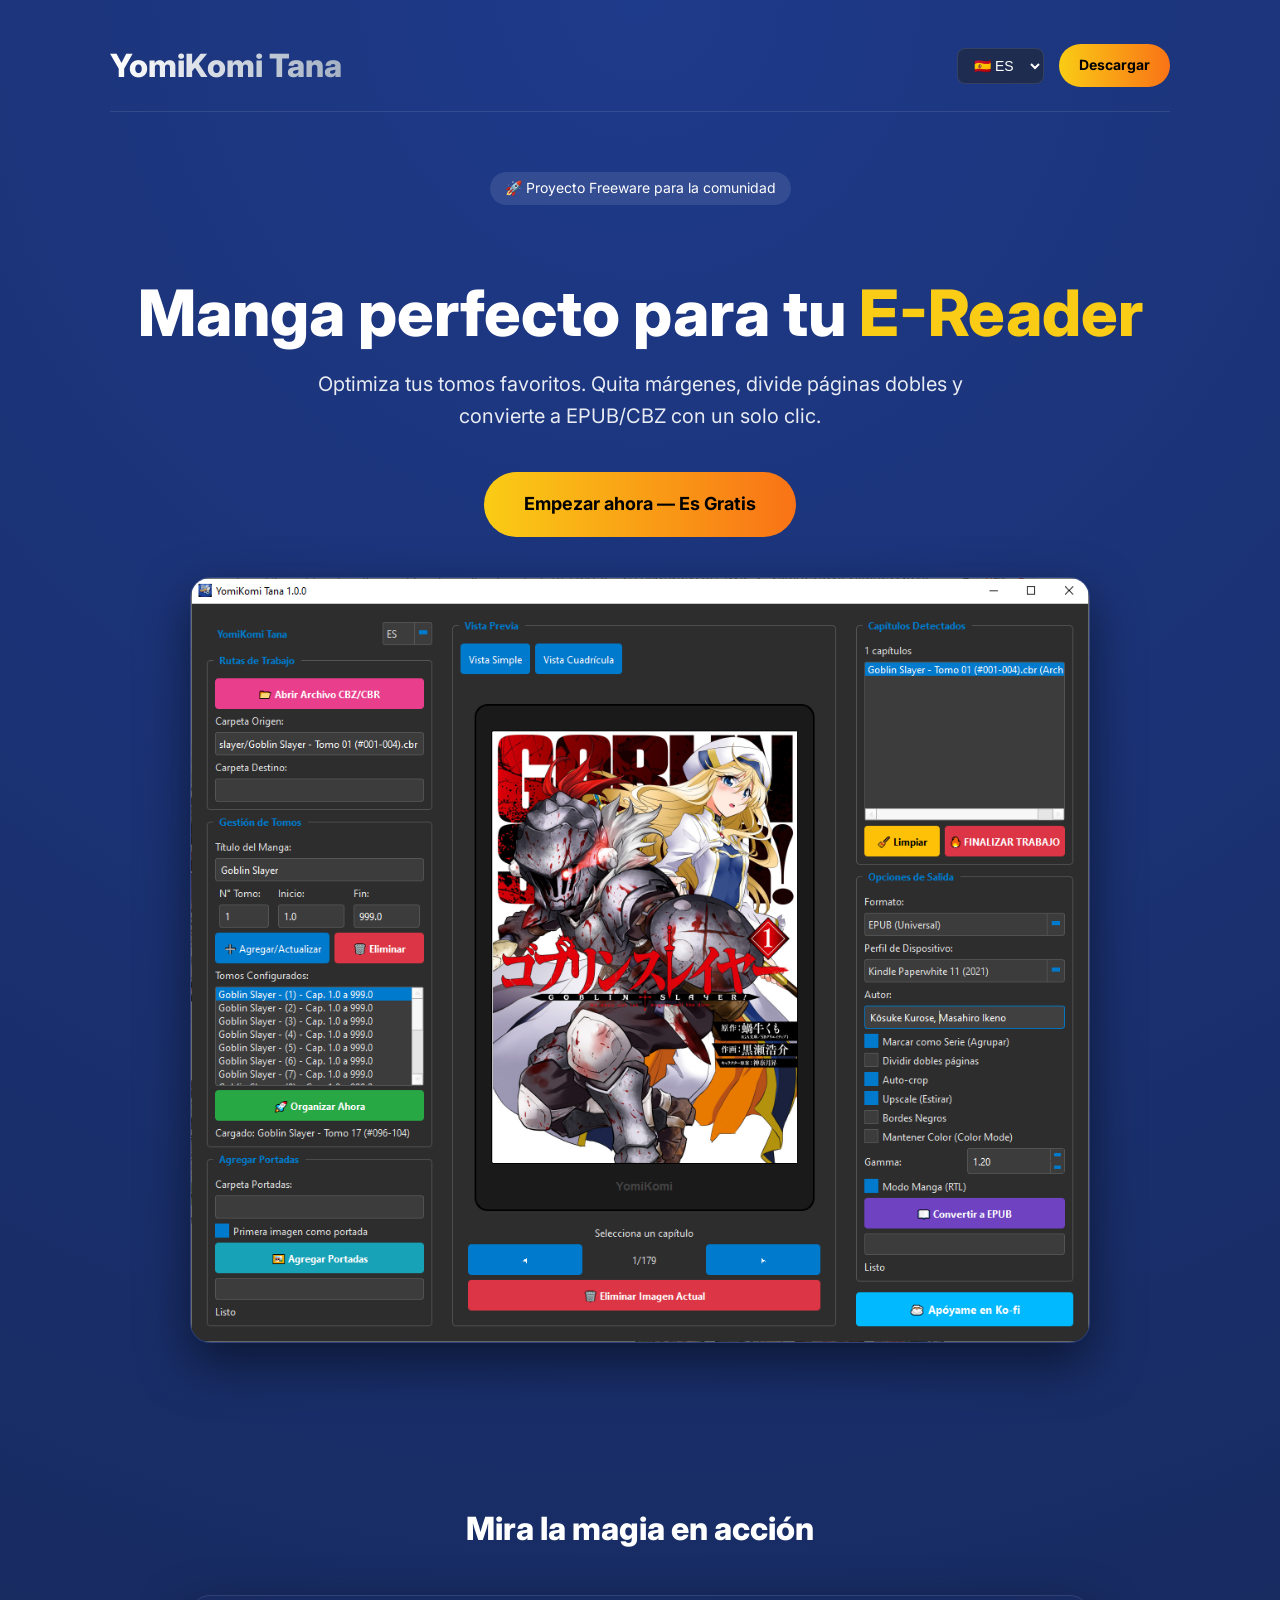
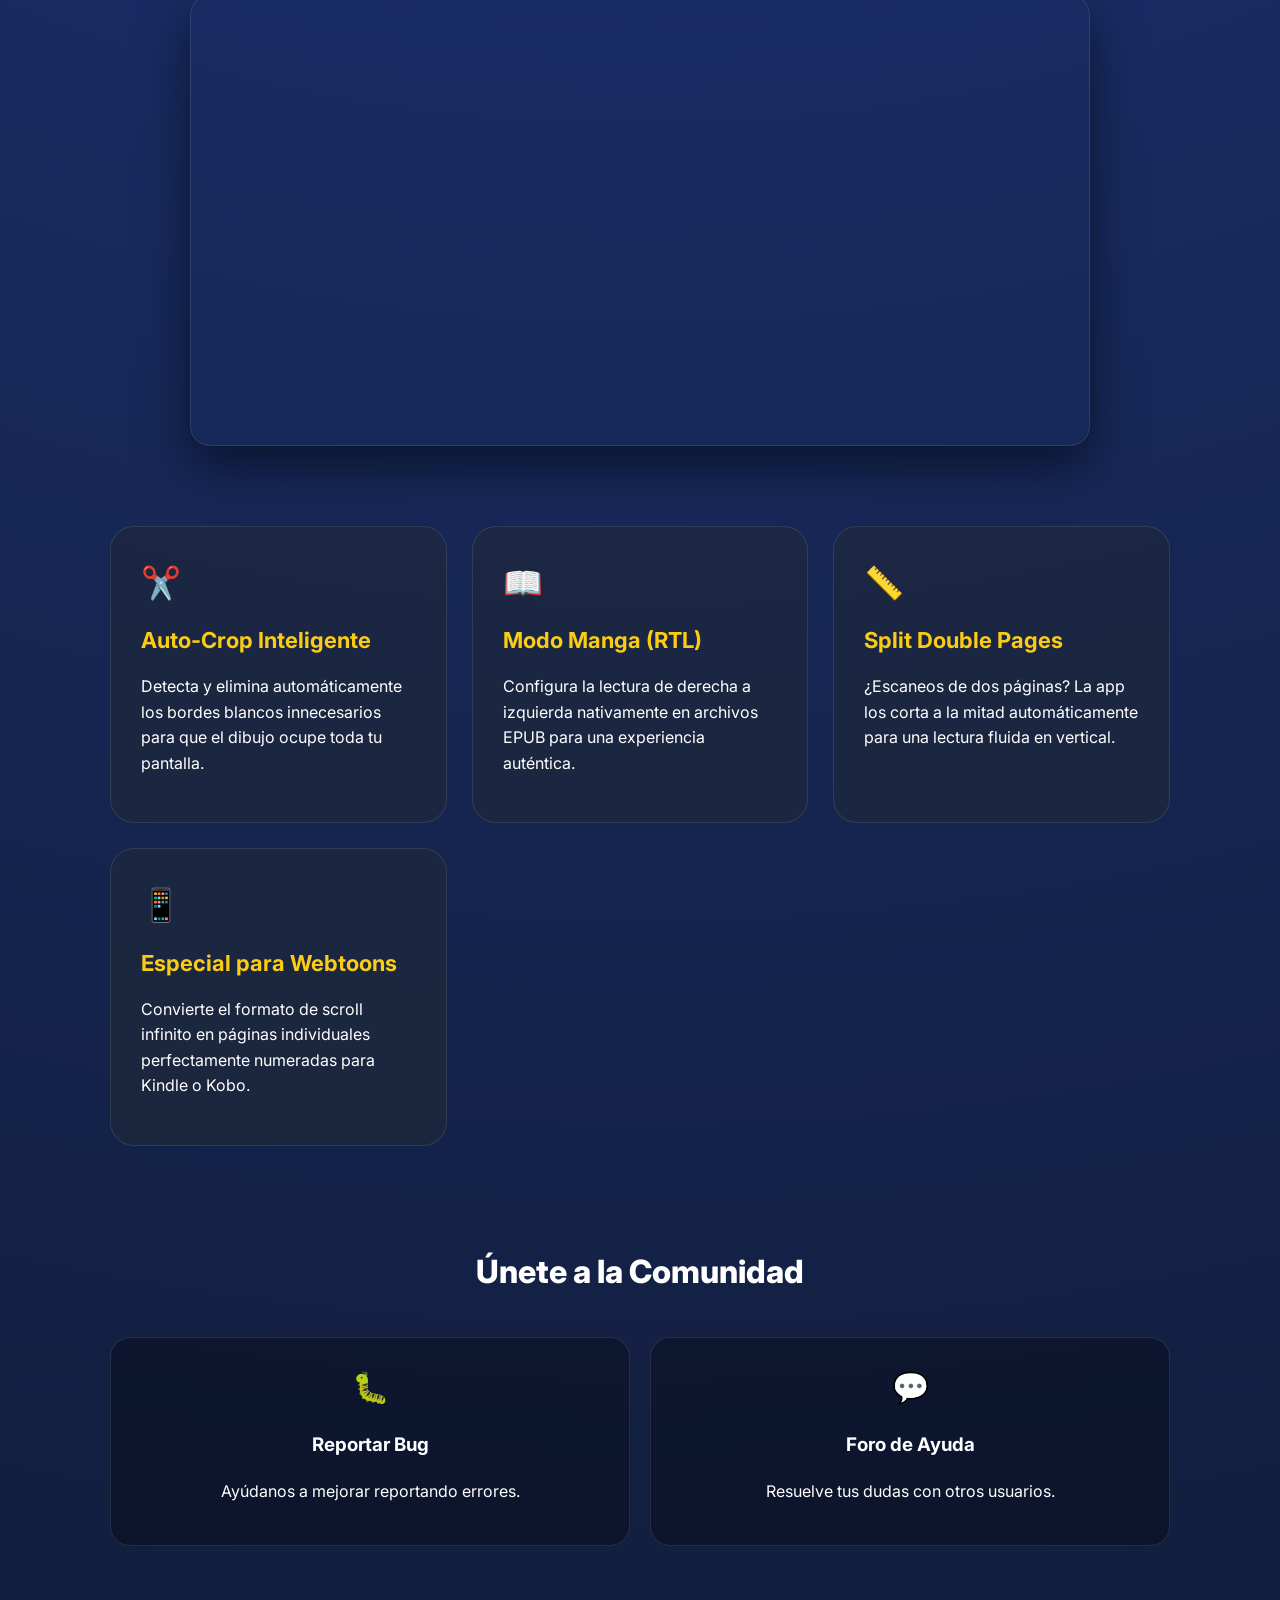
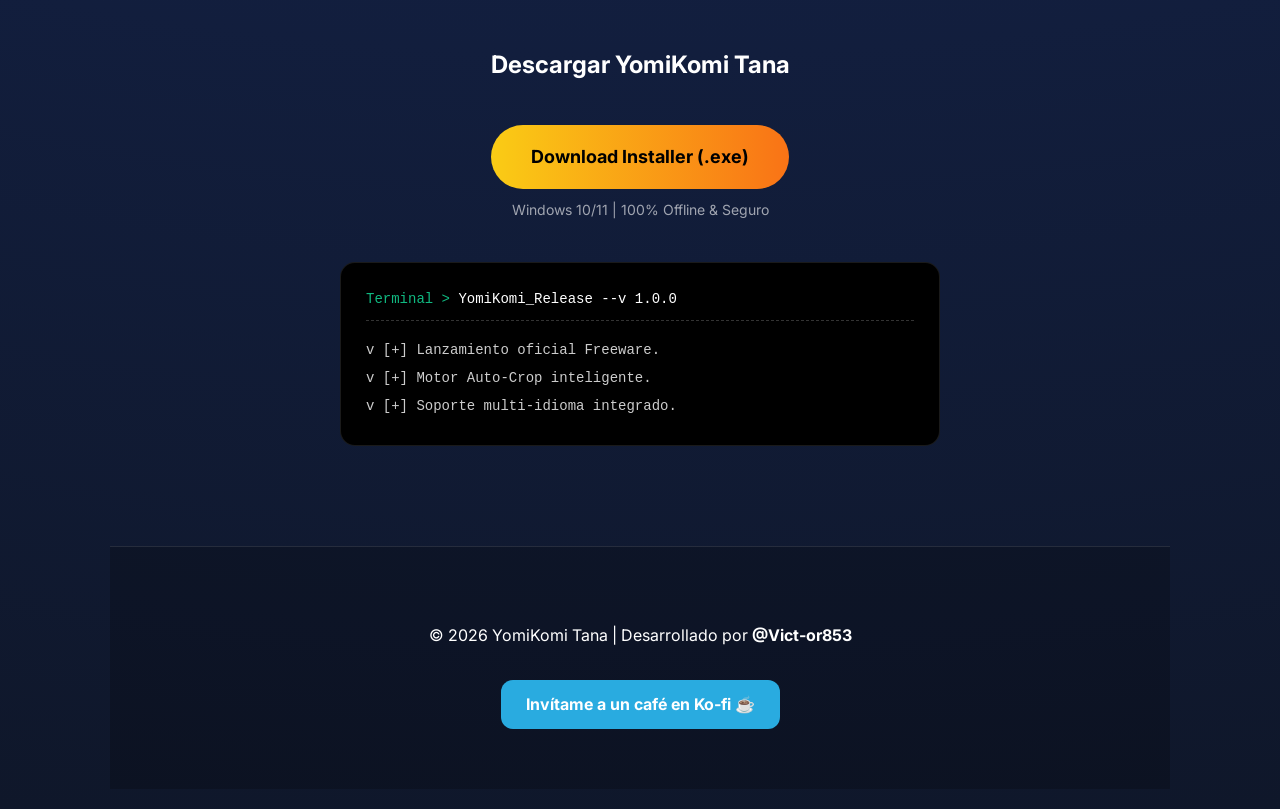
==== commit 90308c1e: "Update index.html" ====
--- a/index.html
+++ b/index.html
@@ -141,12 +141,12 @@
       <p id="hero_desc">Optimiza tus tomos favoritos. Quita márgenes, divide páginas dobles y convierte a EPUB/CBZ con un solo clic.</p>
       <a href="#download" class="btn" id="hero_btn">Empezar ahora — Es Gratis</a>
       
-      <img src="120.png" alt="YomiKomi Tana" class="app-media" id="main_img">
+      <img src="120.PNG" alt="YomiKomi Tana" class="app-media" id="main_img">
     </section>
 
     <section style="text-align: center; margin: 80px 0;">
       <h2 id="demo_title" style="font-size: 32px; font-weight: 800; margin-bottom: 30px;">Mira la magia en <span>acción</span></h2>
-      <video src="yomikomi_demo.mp4" class="app-media" autoplay loop muted playsinline></video>
+      <video src="yomikomi_demo(1).mp4" class="app-media" autoplay loop muted playsinline></video>
     </section>
 
     <section class="features-grid">
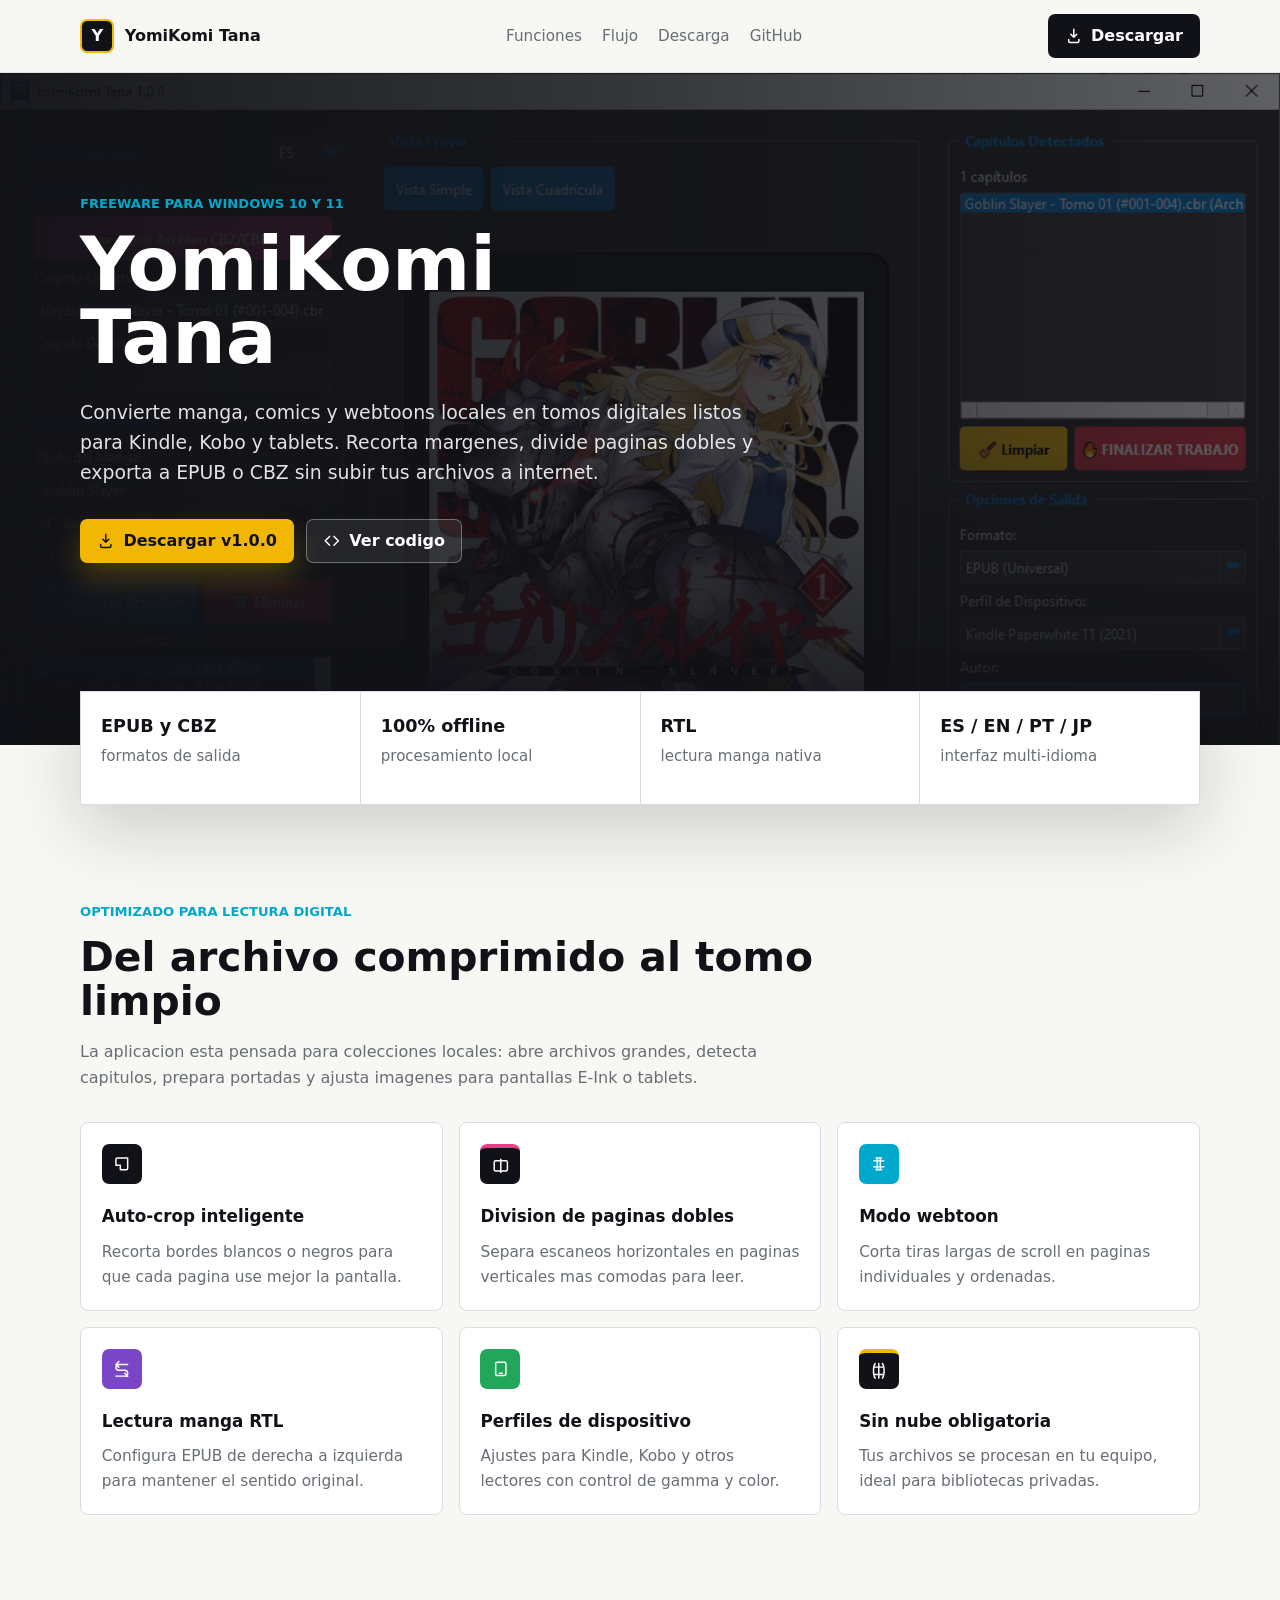
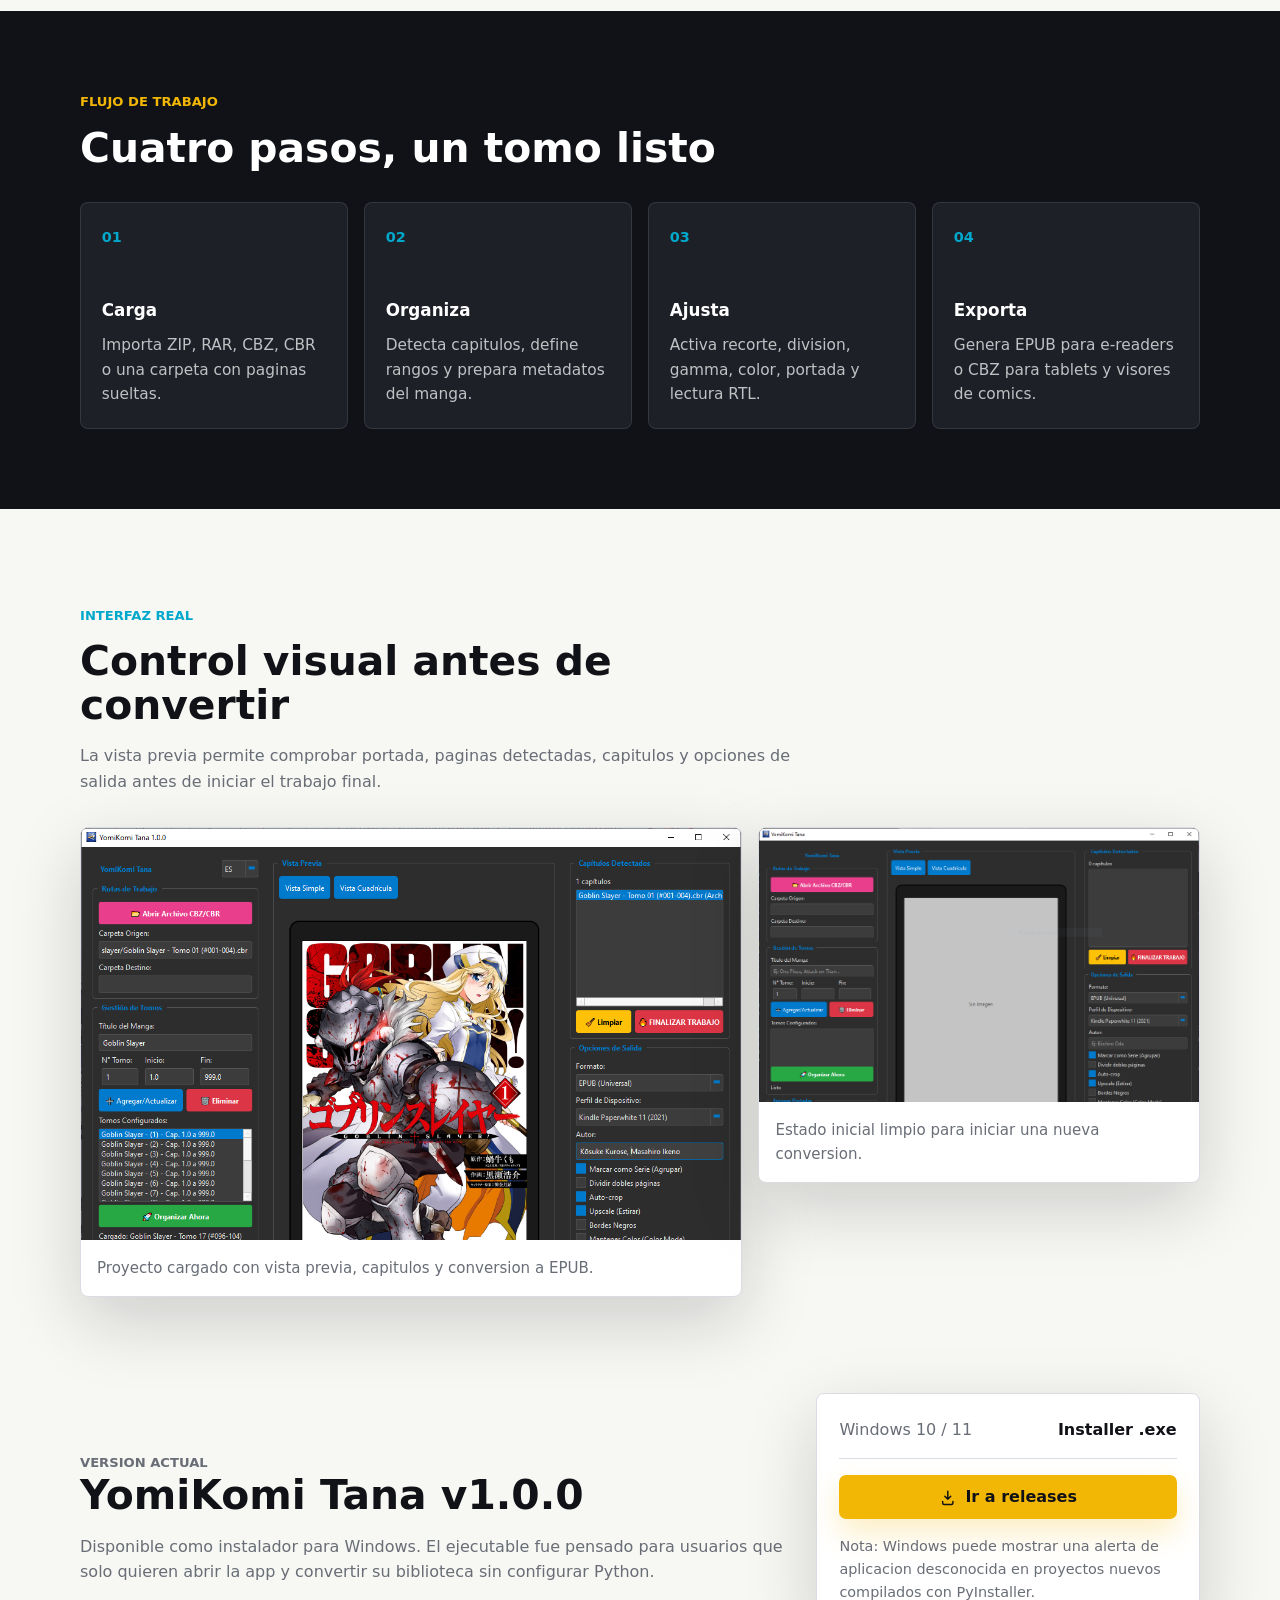
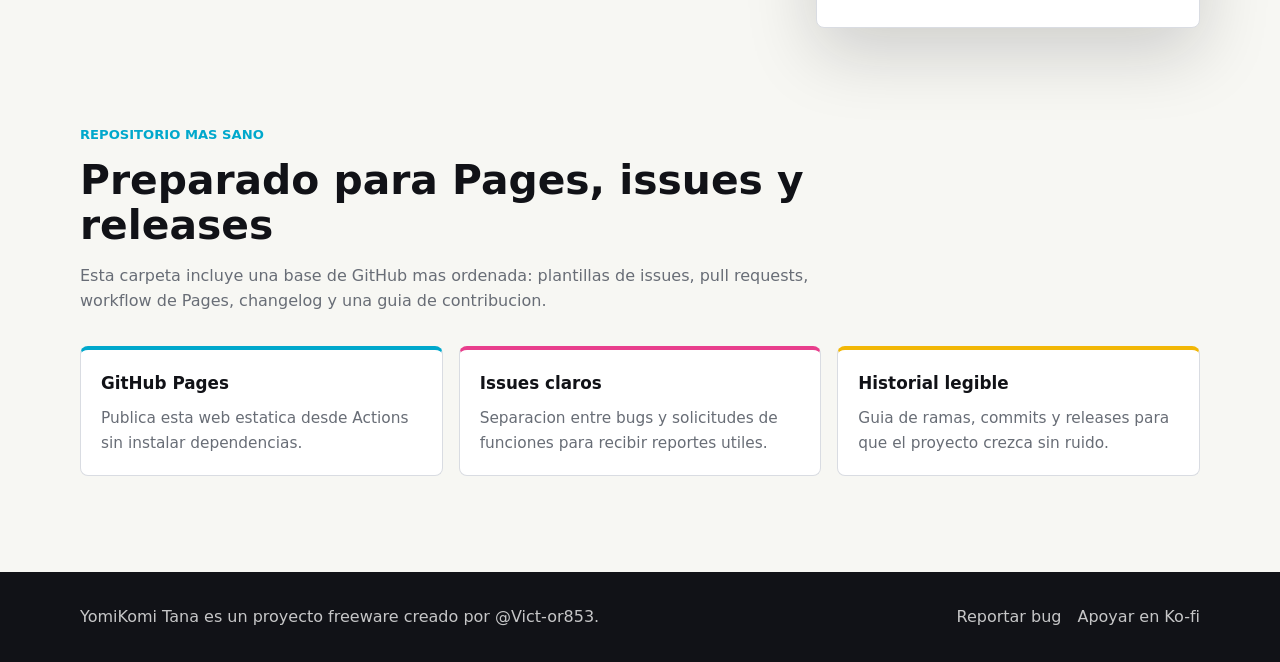
==== commit a1226061: "feat: refresh project website" ====
--- a/index.html
+++ b/index.html
@@ -1,291 +1,256 @@
-<!DOCTYPE html>
-<html lang="es">
-<head>
-  <meta charset="UTF-8" />
-  <meta name="viewport" content="width=device-width, initial-scale=1.0" />
-  <title>YomiKomi Tana | El Conversor Inteligente de Manga</title>
-  <link href="https://fonts.googleapis.com/css2?family=Inter:wght@400;600;800&display=swap" rel="stylesheet">
-  <style>
-    :root {
-      --primary-blue: #1e3a8a;
-      --accent-orange: #f97316;
-      --accent-yellow: #facc15;
-      --accent-cyan: #06b6d4;
-      --bg-dark: #0f172a;
-      --card-bg: rgba(30, 41, 59, 0.7);
-      --border-light: rgba(255,255,255,0.1);
-    }
-
-    * { box-sizing: border-box; }
-
-    body {
-      margin: 0;
-      font-family: 'Inter', sans-serif;
-      background: radial-gradient(circle at top, #1e3a8a 0%, #0f172a 100%);
-      color: white;
-      line-height: 1.6;
-      scroll-behavior: smooth;
-      min-height: 100vh;
-    }
-
-    .container { max-width: 1100px; margin: auto; padding: 20px; }
-
-    /* Header */
-    header {
-      display: flex; justify-content: space-between; align-items: center;
-      padding: 20px 0; border-bottom: 1px solid var(--border-light);
-    }
-
-    .logo {
-      font-weight: 800; font-size: 32px;
-      background: linear-gradient(90deg, #fff, #94a3b8);
-      -webkit-background-clip: text; -webkit-text-fill-color: transparent;
-    }
-
-    .lang-selector {
-      background: var(--card-bg); border: 1px solid var(--border-light);
-      color: white; padding: 8px 12px; border-radius: 8px;
-      font-size: 14px; cursor: pointer; outline: none;
-    }
-
-    /* Hero Section */
-    .hero { text-align: center; margin-top: 60px; padding-bottom: 40px; }
-    .hero h1 { font-size: clamp(40px, 8vw, 64px); margin-bottom: 10px; line-height: 1.1; font-weight: 800; }
-    .hero span { color: var(--accent-yellow); }
-    .hero p { font-size: 20px; opacity: 0.9; max-width: 700px; margin: 20px auto 40px; }
-
-    /* Botones */
-    .btn {
-      background: linear-gradient(90deg, var(--accent-yellow), var(--accent-orange));
-      border: none; padding: 18px 40px; border-radius: 50px;
-      font-size: 18px; font-weight: 700; cursor: pointer;
-      color: #000; transition: transform 0.2s, box-shadow 0.2s;
-      text-decoration: none; display: inline-block;
-    }
-    .btn:hover { transform: translateY(-3px); box-shadow: 0 10px 25px rgba(249, 115, 22, 0.4); }
-
-    /* App Media (Image & Video) */
-    .app-media {
-      margin: 40px auto; width: 100%; max-width: 900px;
-      border-radius: 20px; box-shadow: 0 20px 50px rgba(0,0,0,0.5);
-      border: 1px solid var(--border-light); display: block;
-    }
-
-    /* Grid de Funciones */
-    .features-grid {
-      display: grid; grid-template-columns: repeat(auto-fit, minmax(300px, 1fr));
-      gap: 25px; margin-top: 80px;
-    }
-    .card {
-      background: var(--card-bg); padding: 30px; border-radius: 24px;
-      border: 1px solid var(--border-light); transition: 0.3s;
-    }
-    .card:hover { background: rgba(255,255,255,0.1); transform: translateY(-5px); }
-    .card .icon { font-size: 32px; margin-bottom: 15px; display: block; }
-    .card h3 { margin: 0 0 10px 0; color: var(--accent-yellow); font-size: 22px; }
-
-    /* Comunidad */
-    .community-grid {
-      display: grid; grid-template-columns: repeat(auto-fit, minmax(280px, 1fr));
-      gap: 20px; margin-top: 40px;
-    }
-    .comm-card {
-      background: rgba(0,0,0,0.3); padding: 25px; border-radius: 20px;
-      text-align: center; text-decoration: none; color: inherit;
-      border: 1px solid var(--border-light); transition: 0.3s;
-    }
-    .comm-card:hover { border-color: var(--accent-cyan); background: rgba(6, 182, 212, 0.1); }
-
-    /* Changelog */
-    .changelog-box {
-      background: #000; border: 1px solid var(--border-light); border-radius: 15px;
-      padding: 25px; font-family: monospace; font-size: 14px; text-align: left;
-      max-width: 600px; margin: 40px auto;
-    }
-    .changelog-box span { color: #10b981; }
-
-    footer {
-      text-align: center; padding: 60px 0; border-top: 1px solid var(--border-light);
-      margin-top: 100px; background: rgba(0,0,0,0.2);
-    }
-    .kofi-btn {
-      background: #29abe0; color: white; padding: 12px 25px;
-      border-radius: 12px; text-decoration: none; font-weight: 700;
-      display: inline-block; margin-top: 15px;
-    }
-
-    @media (max-width: 768px) {
-      .hero h1 { font-size: 40px; }
-      header { flex-direction: column; gap: 20px; }
-    }
-  </style>
-</head>
-<body>
-  <div class="container">
-    <header>
-      <div class="logo">YomiKomi Tana <small style="font-size: 12px; vertical-align: middle; opacity: 0.6;">v1.0.0</small></div>
-      <div style="display: flex; gap: 15px; align-items: center;">
-        <select id="lang" class="lang-selector">
-          <option value="es">🇪🇸 ES</option>
-          <option value="en">🇬🇧 EN</option>
-          <option value="pt">🇧🇷 PT</option>
-          <option value="ja">🇯🇵 JP</option>
-        </select>
-        <a href="#download" id="nav_btn" class="btn" style="padding: 10px 20px; font-size: 14px;">Descargar</a>
-      </div>
-    </header>
-
-    <section class="hero">
-      <div style="background: rgba(255,255,255,0.1); padding: 5px 15px; border-radius: 20px; display: inline-block; font-size: 14px; margin-bottom: 20px;" id="badge">🚀 Proyecto Freeware para la comunidad</div>
-      <h1 id="hero_title">Manga perfecto para tu <span>E-Reader</span></h1>
-      <p id="hero_desc">Optimiza tus tomos favoritos. Quita márgenes, divide páginas dobles y convierte a EPUB/CBZ con un solo clic.</p>
-      <a href="#download" class="btn" id="hero_btn">Empezar ahora — Es Gratis</a>
-      
-      <img src="120.PNG" alt="YomiKomi Tana" class="app-media" id="main_img">
-    </section>
-
-    <section style="text-align: center; margin: 80px 0;">
-      <h2 id="demo_title" style="font-size: 32px; font-weight: 800; margin-bottom: 30px;">Mira la magia en <span>acción</span></h2>
-      <video src="yomikomi_demo(1).mp4" class="app-media" autoplay loop muted playsinline></video>
-    </section>
-
-    <section class="features-grid">
-      <div class="card">
-        <span class="icon">✂️</span>
-        <h3 id="f1_title">Auto-Crop Inteligente</h3>
-        <p id="f1_desc">Detecta y elimina automáticamente los bordes blancos innecesarios para que el dibujo ocupe toda tu pantalla.</p>
-      </div>
-      <div class="card">
-        <span class="icon">📖</span>
-        <h3 id="f2_title">Modo Manga (RTL)</h3>
-        <p id="f2_desc">Configura la lectura de derecha a izquierda nativamente en archivos EPUB para una experiencia auténtica.</p>
-      </div>
-      <div class="card">
-        <span class="icon">📏</span>
-        <h3 id="f3_title">Split Double Pages</h3>
-        <p id="f3_desc">¿Escaneos de dos páginas? La app los corta a la mitad automáticamente para una lectura fluida en vertical.</p>
-      </div>
-      <div class="card">
-        <span class="icon">📱</span>
-        <h3 id="f4_title">Especial para Webtoons</h3>
-        <p id="f4_desc">Convierte el formato de scroll infinito en páginas individuales perfectamente numeradas para Kindle o Kobo.</p>
-      </div>
-    </section>
-
-    <section id="comunidad" style="margin-top: 100px; text-align: center;">
-      <h2 id="comm_title" style="font-size: 32px; font-weight: 800;">Únete a la <span>Comunidad</span></h2>
-      <div class="community-grid">
-        <a href="https://github.com/Vict-or853/yomikomi-tana/issues/new?template=bug_report.md" target="_blank" class="comm-card">
-          <span style="font-size: 30px;">🐛</span>
-          <h3 id="c1_t">Reportar Bug</h3>
-          <p id="c1_d">Ayúdanos a mejorar reportando errores.</p>
-        </a>
-        <a href="https://github.com/Vict-or853/yomikomi-tana/discussions" target="_blank" class="comm-card">
-          <span style="font-size: 30px;">💬</span>
-          <h3 id="c2_t">Foro de Ayuda</h3>
-          <p id="c2_d">Resuelve tus dudas con otros usuarios.</p>
-        </a>
-      </div>
-    </section>
-
-    <section id="download" style="margin-top: 100px; text-align: center;">
-      <h2 id="dl_title">Descargar YomiKomi Tana</h2>
-      <a href="https://github.com/Vict-or853/yomikomi-tana/releases/download/v1.0.0/YomiKomi_Setup.exe" class="btn" style="margin-top: 20px;">Download Installer (.exe)</a>
-      <p style="opacity: 0.6; font-size: 14px; margin-top: 10px;">Windows 10/11 | 100% Offline & Seguro</p>
-
-      <div class="changelog-box">
-        <div style="border-bottom: 1px dashed #333; padding-bottom: 10px; margin-bottom: 15px;">
-          <span>Terminal ></span> YomiKomi_Release --v 1.0.0
-        </div>
-        <ul style="list-style: none; padding: 0; margin: 0; opacity: 0.8; line-height: 2;">
-          <li id="ch1">v [+] Lanzamiento oficial Freeware.</li>
-          <li id="ch2">v [+] Motor Auto-Crop inteligente.</li>
-          <li id="ch3">v [+] Soporte multi-idioma integrado.</li>
-        </ul>
-      </div>
-    </section>
-
-    <footer>
-      <p id="footer_text">© 2026 YomiKomi Tana | Desarrollado por <strong>@Vict-or853</strong></p>
-      <a href="https://ko-fi.com/Vict-or853" target="_blank" class="kofi-btn">Invítame a un café en Ko-fi ☕</a>
-    </footer>
-  </div>
-
-  <script>
-    const t = {
-      es: {
-        nav_btn: "Descargar", badge: "🚀 Proyecto Freeware para la comunidad",
-        hero_title: "Manga perfecto para tu <span>E-Reader</span>",
-        hero_desc: "Optimiza tus tomos favoritos. Quita márgenes, divide páginas dobles y convierte a EPUB/CBZ con un solo clic.",
-        hero_btn: "Empezar ahora — Es Gratis",
-        demo_title: "Mira la magia en <span>acción</span>",
-        f1_title: "Auto-Crop Inteligente", f1_desc: "Detecta y elimina bordes blancos innecesarios automáticamente.",
-        f2_title: "Modo Manga (RTL)", f2_desc: "Lectura de derecha a izquierda nativa para una experiencia auténtica.",
-        f3_title: "Split Double Pages", f3_desc: "Corta spreads automáticamente para lectura vertical fluida.",
-        f4_title: "Especial para Webtoons", f4_desc: "Convierte scroll infinito en páginas numeradas perfectas.",
-        comm_title: "Únete a la <span>Comunidad</span>",
-        c1_t: "Reportar Bug", c1_d: "Ayúdanos a mejorar reportando errores.",
-        c2_t: "Foro de Ayuda", c2_d: "Resuelve tus dudas con otros usuarios.",
-        dl_title: "Descargar YomiKomi Tana",
-        footer_text: "© 2026 YomiKomi Tana | Desarrollado por @Vict-or853"
-      },
-      en: {
-        nav_btn: "Download", badge: "🚀 Freeware project for the community",
-        hero_title: "Perfect Manga for your <span>E-Reader</span>",
-        hero_desc: "Optimize your favorite volumes. Crop margins, split double pages, and convert to EPUB/CBZ in one click.",
-        hero_btn: "Start now — It's Free",
-        demo_title: "See the magic in <span>action</span>",
-        f1_title: "Smart Auto-Crop", f1_desc: "Automatically detects and removes unnecessary white borders.",
-        f2_title: "Manga Mode (RTL)", f2_desc: "Native right-to-left reading for an authentic experience.",
-        f3_title: "Split Double Pages", f3_desc: "Automatically cuts spreads for fluid vertical reading.",
-        f4_title: "Webtoon Ready", f4_desc: "Converts infinite scroll into perfectly numbered pages.",
-        comm_title: "Join the <span>Community</span>",
-        c1_t: "Report Bug", c1_d: "Help us improve by reporting errors.",
-        c2_t: "Help Forum", c2_d: "Solve your doubts with other users.",
-        dl_title: "Download YomiKomi Tana",
-        footer_text: "© 2026 YomiKomi Tana | Developed by @Vict-or853"
-      },
-      pt: {
-        nav_btn: "Baixar", badge: "🚀 Projeto Freeware para a comunidade",
-        hero_title: "Mangá perfeito para o seu <span>E-Reader</span>",
-        hero_desc: "Otimize seus volumes favoritos. Recorte margens, divida páginas duplas e converta para EPUB/CBZ em um clique.",
-        hero_btn: "Começar agora — É Grátis",
-        demo_title: "Veja a mágica em <span>ação</span>",
-        f1_title: "Auto-Crop Inteligente", f1_desc: "Detecta e remove bordas brancas desnecessárias automaticamente.",
-        f2_title: "Modo Mangá (RTL)", f2_desc: "Leitura nativa da direita para a esquerda para uma experiência autêntica.",
-        f3_title: "Split Double Pages", f3_desc: "Corta páginas duplas automaticamente para leitura vertical fluida.",
-        f4_title: "Especial para Webtoons", f4_desc: "Converte scroll infinito em páginas numeradas perfeitas.",
-        comm_title: "Junte-se à <span>Comunidade</span>",
-        c1_t: "Reportar Bug", c1_d: "Ajude-nos a melhorar relatando erros.",
-        c2_t: "Fórum de Ajuda", c2_d: "Resolva suas dúvidas com outros usuários.",
-        dl_title: "Baixar YomiKomi Tana",
-        footer_text: "© 2026 YomiKomi Tana | Desenvolvido por @Vict-or853"
-      },
-      ja: {
-        nav_btn: "ダウンロード", badge: "🚀 コミュニティのためのフリーウェアプロジェクト",
-        hero_title: "あなたの<span>Eリーダー</span>に最適な漫画を",
-        hero_desc: "お気に入りの巻を最適化。余白のカット、見開き分割、EPUB/CBZ変換をワンクリックで。",
-        hero_btn: "今すぐ開始 — 無料です",
-        demo_title: "魔法が<span>動く</span>様子を見る",
-        f1_title: "スマート自動クロップ", f1_desc: "不要な白枠を自動的に検出して削除します。",
-        f2_title: "漫画モード (RTL)", f2_desc: "本格的な体験のためのネイティブな右から左への読書設定。",
-        f3_title: "見開き分割", f3_desc: "垂直方向の読書のために見開きを自動的にカットします。",
-        f4_title: "Webtoon対応", f4_desc: "無限スクロールを完璧に番号付けされたページに変換します。",
-        comm_title: "<span>コミュニティ</span>に参加する",
-        c1_t: "バグ報告", c1_d: "エラーを報告して改善にご協力ください。",
-        c2_t: "ヘルプフォーラム", c2_d: "他のユーザーと疑問を解決しましょう。",
-        dl_title: "YomiKomi Tanaをダウンロード",
-        footer_text: "© 2026 YomiKomi Tana | 開発者 @Vict-or853"
-      }
-    };
-
-    document.getElementById("lang").onchange = e => {
-      let l = t[e.target.value];
-      for (let k in l) {
-        let el = document.getElementById(k);
-        if (el) el.innerHTML = l[k];
-      }
-    };
-  </script>
-</body>
-</html>
+<!doctype html>
+<html lang="es">
+  <head>
+    <meta charset="utf-8">
+    <meta name="viewport" content="width=device-width, initial-scale=1">
+    <title>YomiKomi Tana | Conversor de manga para e-readers</title>
+    <meta
+      name="description"
+      content="YomiKomi Tana convierte, recorta y organiza manga, comics y webtoons locales en EPUB o CBZ para Kindle, Kobo y tablets."
+    >
+    <meta name="theme-color" content="#101114">
+    <meta property="og:title" content="YomiKomi Tana">
+    <meta property="og:description" content="Optimiza manga, comics y webtoons para e-readers y tablets. Gratis, offline y para Windows.">
+    <meta property="og:type" content="website">
+    <meta property="og:image" content="assets/yomikomi-main.png">
+    <link rel="icon" href="assets/favicon.svg" type="image/svg+xml">
+    <link rel="stylesheet" href="styles.css">
+  </head>
+  <body>
+    <a class="skip-link" href="#contenido">Saltar al contenido</a>
+
+    <header class="site-header">
+      <nav class="nav" aria-label="Navegacion principal">
+        <a class="brand" href="#inicio" aria-label="YomiKomi Tana inicio">
+          <span class="brand-mark" aria-hidden="true">Y</span>
+          <span>YomiKomi Tana</span>
+        </a>
+        <div class="nav-links">
+          <a href="#funciones">Funciones</a>
+          <a href="#flujo">Flujo</a>
+          <a href="#descarga">Descarga</a>
+          <a href="#repo">GitHub</a>
+        </div>
+        <a class="nav-action" href="https://github.com/Vict-or853/yomikomi-tana/releases" rel="noreferrer">
+          <svg viewBox="0 0 24 24" aria-hidden="true">
+            <path d="M12 3v11m0 0 4-4m-4 4-4-4M5 17v2a2 2 0 0 0 2 2h10a2 2 0 0 0 2-2v-2"/>
+          </svg>
+          <span>Descargar</span>
+        </a>
+      </nav>
+    </header>
+
+    <main id="contenido">
+      <section class="hero" id="inicio" aria-labelledby="hero-title">
+        <img class="hero-media" src="assets/yomikomi-main.png" alt="Interfaz de YomiKomi Tana mostrando un tomo cargado y opciones de conversion">
+        <div class="hero-overlay"></div>
+        <div class="hero-content">
+          <p class="eyebrow">Freeware para Windows 10 y 11</p>
+          <h1 id="hero-title">YomiKomi Tana</h1>
+          <p class="hero-copy">
+            Convierte manga, comics y webtoons locales en tomos digitales listos para Kindle, Kobo y tablets.
+            Recorta margenes, divide paginas dobles y exporta a EPUB o CBZ sin subir tus archivos a internet.
+          </p>
+          <div class="hero-actions" aria-label="Acciones principales">
+            <a class="button button-primary" href="https://github.com/Vict-or853/yomikomi-tana/releases" rel="noreferrer">
+              <svg viewBox="0 0 24 24" aria-hidden="true">
+                <path d="M12 3v11m0 0 4-4m-4 4-4-4M5 17v2a2 2 0 0 0 2 2h10a2 2 0 0 0 2-2v-2"/>
+              </svg>
+              Descargar v1.0.0
+            </a>
+            <a class="button button-secondary" href="https://github.com/Vict-or853/yomikomi-tana" rel="noreferrer">
+              <svg viewBox="0 0 24 24" aria-hidden="true">
+                <path d="M9 18 3 12l6-6M15 6l6 6-6 6"/>
+              </svg>
+              Ver codigo
+            </a>
+          </div>
+        </div>
+      </section>
+
+      <section class="proof-strip" aria-label="Resumen del producto">
+        <div>
+          <strong>EPUB y CBZ</strong>
+          <span>formatos de salida</span>
+        </div>
+        <div>
+          <strong>100% offline</strong>
+          <span>procesamiento local</span>
+        </div>
+        <div>
+          <strong>RTL</strong>
+          <span>lectura manga nativa</span>
+        </div>
+        <div>
+          <strong>ES / EN / PT / JP</strong>
+          <span>interfaz multi-idioma</span>
+        </div>
+      </section>
+
+      <section class="section feature-section" id="funciones" aria-labelledby="features-title">
+        <div class="section-heading">
+          <p class="eyebrow">Optimizado para lectura digital</p>
+          <h2 id="features-title">Del archivo comprimido al tomo limpio</h2>
+          <p>
+            La aplicacion esta pensada para colecciones locales: abre archivos grandes, detecta capitulos,
+            prepara portadas y ajusta imagenes para pantallas E-Ink o tablets.
+          </p>
+        </div>
+
+        <div class="feature-grid">
+          <article class="feature-card">
+            <span class="feature-icon" aria-hidden="true">
+              <svg viewBox="0 0 24 24"><path d="M4 14V6a2 2 0 0 1 2-2h8m6 6v8a2 2 0 0 1-2 2h-8M14 4h6v6M4 14h6v6"/></svg>
+            </span>
+            <h3>Auto-crop inteligente</h3>
+            <p>Recorta bordes blancos o negros para que cada pagina use mejor la pantalla.</p>
+          </article>
+          <article class="feature-card">
+            <span class="feature-icon" aria-hidden="true">
+              <svg viewBox="0 0 24 24"><path d="M12 3v18M5 5h14a2 2 0 0 1 2 2v10a2 2 0 0 1-2 2H5a2 2 0 0 1-2-2V7a2 2 0 0 1 2-2Z"/></svg>
+            </span>
+            <h3>Division de paginas dobles</h3>
+            <p>Separa escaneos horizontales en paginas verticales mas comodas para leer.</p>
+          </article>
+          <article class="feature-card">
+            <span class="feature-icon" aria-hidden="true">
+              <svg viewBox="0 0 24 24"><path d="M8 4h8m-8 16h8M10 4v16m4-16v16M5 8h14M5 16h14"/></svg>
+            </span>
+            <h3>Modo webtoon</h3>
+            <p>Corta tiras largas de scroll en paginas individuales y ordenadas.</p>
+          </article>
+          <article class="feature-card">
+            <span class="feature-icon" aria-hidden="true">
+              <svg viewBox="0 0 24 24"><path d="M20 6H8a4 4 0 0 0 0 8h8a4 4 0 0 1 0 8H4M8 10 4 6l4-4M16 18l4 4-4 4"/></svg>
+            </span>
+            <h3>Lectura manga RTL</h3>
+            <p>Configura EPUB de derecha a izquierda para mantener el sentido original.</p>
+          </article>
+          <article class="feature-card">
+            <span class="feature-icon" aria-hidden="true">
+              <svg viewBox="0 0 24 24"><path d="M7 3h10a2 2 0 0 1 2 2v14a2 2 0 0 1-2 2H7a2 2 0 0 1-2-2V5a2 2 0 0 1 2-2Zm3 15h4"/></svg>
+            </span>
+            <h3>Perfiles de dispositivo</h3>
+            <p>Ajustes para Kindle, Kobo y otros lectores con control de gamma y color.</p>
+          </article>
+          <article class="feature-card">
+            <span class="feature-icon" aria-hidden="true">
+              <svg viewBox="0 0 24 24"><path d="M12 2v20M5 7h14M5 17h14M7 2c-3 4-3 16 0 20M17 2c3 4 3 16 0 20"/></svg>
+            </span>
+            <h3>Sin nube obligatoria</h3>
+            <p>Tus archivos se procesan en tu equipo, ideal para bibliotecas privadas.</p>
+          </article>
+        </div>
+      </section>
+
+      <section class="section flow-section" id="flujo" aria-labelledby="flow-title">
+        <div class="section-heading">
+          <p class="eyebrow">Flujo de trabajo</p>
+          <h2 id="flow-title">Cuatro pasos, un tomo listo</h2>
+        </div>
+        <div class="timeline">
+          <article>
+            <span>01</span>
+            <h3>Carga</h3>
+            <p>Importa ZIP, RAR, CBZ, CBR o una carpeta con paginas sueltas.</p>
+          </article>
+          <article>
+            <span>02</span>
+            <h3>Organiza</h3>
+            <p>Detecta capitulos, define rangos y prepara metadatos del manga.</p>
+          </article>
+          <article>
+            <span>03</span>
+            <h3>Ajusta</h3>
+            <p>Activa recorte, division, gamma, color, portada y lectura RTL.</p>
+          </article>
+          <article>
+            <span>04</span>
+            <h3>Exporta</h3>
+            <p>Genera EPUB para e-readers o CBZ para tablets y visores de comics.</p>
+          </article>
+        </div>
+      </section>
+
+      <section class="section interface-section" aria-labelledby="interface-title">
+        <div class="section-heading">
+          <p class="eyebrow">Interfaz real</p>
+          <h2 id="interface-title">Control visual antes de convertir</h2>
+          <p>
+            La vista previa permite comprobar portada, paginas detectadas, capitulos y opciones de salida
+            antes de iniciar el trabajo final.
+          </p>
+        </div>
+        <div class="screenshot-grid">
+          <figure>
+            <img src="assets/yomikomi-main.png" alt="YomiKomi Tana con un manga cargado y opciones de salida visibles">
+            <figcaption>Proyecto cargado con vista previa, capitulos y conversion a EPUB.</figcaption>
+          </figure>
+          <figure>
+            <img src="assets/yomikomi-empty.png" alt="YomiKomi Tana en estado inicial antes de abrir un archivo">
+            <figcaption>Estado inicial limpio para iniciar una nueva conversion.</figcaption>
+          </figure>
+        </div>
+      </section>
+
+      <section class="section download-section" id="descarga" aria-labelledby="download-title">
+        <div>
+          <p class="eyebrow">Version actual</p>
+          <h2 id="download-title">YomiKomi Tana v1.0.0</h2>
+          <p>
+            Disponible como instalador para Windows. El ejecutable fue pensado para usuarios que solo quieren
+            abrir la app y convertir su biblioteca sin configurar Python.
+          </p>
+        </div>
+        <div class="download-panel">
+          <div class="release-line">
+            <span>Windows 10 / 11</span>
+            <strong>Installer .exe</strong>
+          </div>
+          <a class="button button-primary" href="https://github.com/Vict-or853/yomikomi-tana/releases" rel="noreferrer">
+            <svg viewBox="0 0 24 24" aria-hidden="true">
+              <path d="M12 3v11m0 0 4-4m-4 4-4-4M5 17v2a2 2 0 0 0 2 2h10a2 2 0 0 0 2-2v-2"/>
+            </svg>
+            Ir a releases
+          </a>
+          <p>
+            Nota: Windows puede mostrar una alerta de aplicacion desconocida en proyectos nuevos compilados con PyInstaller.
+          </p>
+        </div>
+      </section>
+
+      <section class="section repo-section" id="repo" aria-labelledby="repo-title">
+        <div class="section-heading">
+          <p class="eyebrow">Repositorio mas sano</p>
+          <h2 id="repo-title">Preparado para Pages, issues y releases</h2>
+          <p>
+            Esta carpeta incluye una base de GitHub mas ordenada: plantillas de issues, pull requests,
+            workflow de Pages, changelog y una guia de contribucion.
+          </p>
+        </div>
+        <div class="repo-grid">
+          <article>
+            <h3>GitHub Pages</h3>
+            <p>Publica esta web estatica desde Actions sin instalar dependencias.</p>
+          </article>
+          <article>
+            <h3>Issues claros</h3>
+            <p>Separacion entre bugs y solicitudes de funciones para recibir reportes utiles.</p>
+          </article>
+          <article>
+            <h3>Historial legible</h3>
+            <p>Guia de ramas, commits y releases para que el proyecto crezca sin ruido.</p>
+          </article>
+        </div>
+      </section>
+    </main>
+
+    <footer class="site-footer">
+      <p>YomiKomi Tana es un proyecto freeware creado por <a href="https://github.com/Vict-or853" rel="noreferrer">@Vict-or853</a>.</p>
+      <div>
+        <a href="https://github.com/Vict-or853/yomikomi-tana/issues" rel="noreferrer">Reportar bug</a>
+        <a href="https://ko-fi.com/vict_or853" rel="noreferrer">Apoyar en Ko-fi</a>
+      </div>
+    </footer>
+  </body>
+</html>
--- a/styles.css
+++ b/styles.css
@@ -0,0 +1,600 @@
+:root {
+  --ink: #111217;
+  --ink-soft: #2a2d35;
+  --paper: #f7f7f3;
+  --muted: #686d76;
+  --line: #d9dce2;
+  --cyan: #00a8cc;
+  --green: #22a65a;
+  --pink: #e83e8c;
+  --yellow: #f2b705;
+  --violet: #7946c8;
+  --white: #ffffff;
+  --shadow: 0 24px 70px rgba(17, 18, 23, 0.18);
+}
+
+* {
+  box-sizing: border-box;
+}
+
+html {
+  scroll-behavior: smooth;
+}
+
+body {
+  margin: 0;
+  color: var(--ink);
+  background: var(--paper);
+  font-family: Inter, ui-sans-serif, system-ui, -apple-system, BlinkMacSystemFont, "Segoe UI", sans-serif;
+  line-height: 1.6;
+}
+
+img {
+  display: block;
+  max-width: 100%;
+}
+
+a {
+  color: inherit;
+}
+
+svg {
+  width: 1.1rem;
+  height: 1.1rem;
+  fill: none;
+  stroke: currentColor;
+  stroke-linecap: round;
+  stroke-linejoin: round;
+  stroke-width: 2;
+}
+
+.skip-link {
+  position: absolute;
+  left: 1rem;
+  top: -5rem;
+  z-index: 20;
+  padding: 0.75rem 1rem;
+  color: var(--white);
+  background: var(--ink);
+  border-radius: 0.35rem;
+}
+
+.skip-link:focus {
+  top: 1rem;
+}
+
+.site-header {
+  position: sticky;
+  top: 0;
+  z-index: 10;
+  background: rgba(247, 247, 243, 0.92);
+  border-bottom: 1px solid rgba(17, 18, 23, 0.08);
+  backdrop-filter: blur(18px);
+}
+
+.nav {
+  display: flex;
+  align-items: center;
+  justify-content: space-between;
+  gap: 1rem;
+  width: min(1120px, calc(100% - 2rem));
+  min-height: 4.5rem;
+  margin: 0 auto;
+}
+
+.brand,
+.nav-links,
+.nav-action,
+.button {
+  display: inline-flex;
+  align-items: center;
+}
+
+.brand {
+  gap: 0.65rem;
+  font-weight: 800;
+  text-decoration: none;
+}
+
+.brand-mark {
+  display: grid;
+  width: 2.15rem;
+  height: 2.15rem;
+  place-items: center;
+  color: var(--white);
+  background: var(--ink);
+  border: 2px solid var(--yellow);
+  border-radius: 0.45rem;
+}
+
+.nav-links {
+  gap: 1.25rem;
+  color: var(--muted);
+  font-size: 0.95rem;
+}
+
+.nav-links a,
+.site-footer a {
+  text-decoration: none;
+}
+
+.nav-links a:hover,
+.site-footer a:hover {
+  color: var(--pink);
+}
+
+.nav-action,
+.button {
+  justify-content: center;
+  gap: 0.55rem;
+  min-height: 2.75rem;
+  padding: 0.75rem 1rem;
+  border: 1px solid transparent;
+  border-radius: 0.45rem;
+  font-weight: 800;
+  line-height: 1;
+  text-decoration: none;
+}
+
+.nav-action {
+  color: var(--white);
+  background: var(--ink);
+}
+
+.hero {
+  position: relative;
+  display: grid;
+  min-height: 42rem;
+  overflow: hidden;
+  color: var(--white);
+  background: var(--ink);
+}
+
+.hero-media,
+.hero-overlay {
+  position: absolute;
+  inset: 0;
+  width: 100%;
+  height: 100%;
+}
+
+.hero-media {
+  object-fit: cover;
+  object-position: center top;
+  opacity: 0.52;
+  filter: saturate(0.98) contrast(1.06);
+}
+
+.hero-overlay {
+  background:
+    linear-gradient(90deg, rgba(17, 18, 23, 0.94), rgba(17, 18, 23, 0.68) 48%, rgba(17, 18, 23, 0.28)),
+    linear-gradient(0deg, rgba(17, 18, 23, 0.82), rgba(17, 18, 23, 0.12) 45%);
+}
+
+.hero-content {
+  position: relative;
+  z-index: 1;
+  width: min(1120px, calc(100% - 2rem));
+  margin: 0 auto;
+  padding: 7.5rem 0 5rem;
+}
+
+.eyebrow {
+  margin: 0 0 0.85rem;
+  color: var(--cyan);
+  font-size: 0.82rem;
+  font-weight: 900;
+  text-transform: uppercase;
+}
+
+.hero h1 {
+  max-width: 12ch;
+  margin: 0;
+  font-size: 4.7rem;
+  line-height: 0.98;
+}
+
+.hero-copy {
+  max-width: 43rem;
+  margin: 1.35rem 0 0;
+  color: rgba(255, 255, 255, 0.88);
+  font-size: 1.18rem;
+}
+
+.hero-actions {
+  display: flex;
+  flex-wrap: wrap;
+  gap: 0.75rem;
+  margin-top: 2rem;
+}
+
+.button-primary {
+  color: var(--ink);
+  background: var(--yellow);
+  box-shadow: 0 14px 30px rgba(242, 183, 5, 0.24);
+}
+
+.button-primary:hover {
+  background: #ffcd38;
+}
+
+.button-secondary {
+  color: var(--white);
+  background: rgba(255, 255, 255, 0.08);
+  border-color: rgba(255, 255, 255, 0.34);
+}
+
+.button-secondary:hover {
+  background: rgba(255, 255, 255, 0.16);
+}
+
+.proof-strip {
+  display: grid;
+  grid-template-columns: repeat(4, 1fr);
+  gap: 1px;
+  width: min(1120px, calc(100% - 2rem));
+  margin: -3.4rem auto 0;
+  isolation: isolate;
+  background: var(--line);
+  border: 1px solid var(--line);
+  box-shadow: var(--shadow);
+}
+
+.proof-strip div {
+  min-height: 7rem;
+  padding: 1.25rem;
+  background: var(--white);
+}
+
+.proof-strip strong,
+.proof-strip span {
+  display: block;
+}
+
+.proof-strip strong {
+  font-size: 1.1rem;
+}
+
+.proof-strip span {
+  margin-top: 0.25rem;
+  color: var(--muted);
+  font-size: 0.94rem;
+}
+
+.section {
+  width: min(1120px, calc(100% - 2rem));
+  margin: 0 auto;
+  padding: 6rem 0 0;
+}
+
+.section-heading {
+  max-width: 46rem;
+}
+
+.section-heading h2,
+.download-section h2 {
+  margin: 0;
+  font-size: 2.55rem;
+  line-height: 1.08;
+}
+
+.section-heading p:not(.eyebrow),
+.download-section p {
+  margin: 1rem 0 0;
+  color: var(--muted);
+}
+
+.feature-grid,
+.repo-grid {
+  display: grid;
+  grid-template-columns: repeat(3, 1fr);
+  gap: 1rem;
+  margin-top: 2rem;
+}
+
+.feature-card,
+.repo-grid article,
+.timeline article,
+.download-panel,
+.screenshot-grid figure {
+  border: 1px solid var(--line);
+  background: var(--white);
+  border-radius: 0.5rem;
+}
+
+.feature-card {
+  padding: 1.3rem;
+}
+
+.feature-icon {
+  display: grid;
+  width: 2.5rem;
+  height: 2.5rem;
+  margin-bottom: 1.2rem;
+  place-items: center;
+  color: var(--white);
+  background: var(--ink);
+  border-radius: 0.45rem;
+}
+
+.feature-card:nth-child(2) .feature-icon,
+.repo-grid article:nth-child(2) {
+  border-top: 4px solid var(--pink);
+}
+
+.feature-card:nth-child(3) .feature-icon {
+  background: var(--cyan);
+}
+
+.feature-card:nth-child(4) .feature-icon {
+  background: var(--violet);
+}
+
+.feature-card:nth-child(5) .feature-icon {
+  background: var(--green);
+}
+
+.feature-card:nth-child(6) .feature-icon,
+.repo-grid article:nth-child(3) {
+  border-top: 4px solid var(--yellow);
+}
+
+.feature-card h3,
+.timeline h3,
+.repo-grid h3 {
+  margin: 0;
+  font-size: 1.05rem;
+}
+
+.feature-card p,
+.timeline p,
+.repo-grid p {
+  margin: 0.6rem 0 0;
+  color: var(--muted);
+  font-size: 0.96rem;
+}
+
+.flow-section {
+  width: 100%;
+  margin-top: 6rem;
+  padding: 5rem max(1rem, calc((100% - 1120px) / 2));
+  color: var(--white);
+  background: var(--ink);
+}
+
+.flow-section .eyebrow {
+  color: var(--yellow);
+}
+
+.flow-section .section-heading p:not(.eyebrow) {
+  color: rgba(255, 255, 255, 0.74);
+}
+
+.timeline {
+  display: grid;
+  grid-template-columns: repeat(4, 1fr);
+  gap: 1rem;
+  margin-top: 2rem;
+}
+
+.timeline article {
+  min-height: 14rem;
+  padding: 1.3rem;
+  color: var(--white);
+  background: #1e2028;
+  border-color: rgba(255, 255, 255, 0.1);
+}
+
+.timeline span {
+  display: inline-block;
+  margin-bottom: 3rem;
+  color: var(--cyan);
+  font-size: 0.9rem;
+  font-weight: 900;
+}
+
+.timeline p {
+  color: rgba(255, 255, 255, 0.72);
+}
+
+.screenshot-grid {
+  display: grid;
+  grid-template-columns: minmax(0, 1.2fr) minmax(18rem, 0.8fr);
+  gap: 1rem;
+  align-items: start;
+  margin-top: 2rem;
+}
+
+.screenshot-grid figure {
+  margin: 0;
+  overflow: hidden;
+  box-shadow: var(--shadow);
+}
+
+.screenshot-grid img {
+  width: 100%;
+  aspect-ratio: 16 / 10;
+  object-fit: cover;
+  object-position: center top;
+  background: var(--ink-soft);
+}
+
+.screenshot-grid figcaption {
+  padding: 1rem;
+  color: var(--muted);
+  font-size: 0.94rem;
+}
+
+.download-section {
+  display: grid;
+  grid-template-columns: minmax(0, 1fr) 24rem;
+  gap: 2rem;
+  align-items: center;
+}
+
+.download-panel {
+  padding: 1.4rem;
+  box-shadow: var(--shadow);
+}
+
+.release-line {
+  display: flex;
+  align-items: center;
+  justify-content: space-between;
+  gap: 1rem;
+  margin-bottom: 1rem;
+  padding-bottom: 1rem;
+  border-bottom: 1px solid var(--line);
+}
+
+.release-line span {
+  color: var(--muted);
+}
+
+.download-panel .button {
+  width: 100%;
+}
+
+.download-panel p {
+  font-size: 0.9rem;
+}
+
+.repo-section {
+  padding-bottom: 6rem;
+}
+
+.repo-grid article {
+  padding: 1.25rem;
+  border-top: 4px solid var(--cyan);
+}
+
+.site-footer {
+  display: flex;
+  align-items: center;
+  justify-content: space-between;
+  gap: 1rem;
+  padding: 2rem max(1rem, calc((100% - 1120px) / 2));
+  color: rgba(255, 255, 255, 0.76);
+  background: var(--ink);
+}
+
+.site-footer p {
+  margin: 0;
+}
+
+.site-footer div {
+  display: flex;
+  gap: 1rem;
+}
+
+@media (max-width: 900px) {
+  .nav {
+    min-height: 4rem;
+  }
+
+  .nav-links {
+    display: none;
+  }
+
+  .hero {
+    min-height: 38rem;
+  }
+
+  .hero-content {
+    padding-top: 6rem;
+  }
+
+  .hero h1 {
+    font-size: 3.35rem;
+  }
+
+  .proof-strip,
+  .feature-grid,
+  .timeline,
+  .screenshot-grid,
+  .download-section,
+  .repo-grid {
+    grid-template-columns: 1fr 1fr;
+  }
+
+  .download-section {
+    align-items: stretch;
+  }
+}
+
+@media (max-width: 640px) {
+  .nav-action {
+    width: 2.75rem;
+    padding-inline: 0;
+  }
+
+  .nav-action span {
+    display: none;
+  }
+
+  .nav-action svg {
+    width: 1.25rem;
+    height: 1.25rem;
+  }
+
+  .hero {
+    min-height: 37rem;
+  }
+
+  .hero-overlay {
+    background:
+      linear-gradient(0deg, rgba(17, 18, 23, 0.94), rgba(17, 18, 23, 0.48)),
+      linear-gradient(90deg, rgba(17, 18, 23, 0.88), rgba(17, 18, 23, 0.42));
+  }
+
+  .hero h1 {
+    font-size: 2.65rem;
+  }
+
+  .hero-copy {
+    font-size: 1rem;
+  }
+
+  .button,
+  .hero-actions {
+    width: 100%;
+  }
+
+  .proof-strip,
+  .feature-grid,
+  .timeline,
+  .screenshot-grid,
+  .download-section,
+  .repo-grid {
+    grid-template-columns: 1fr;
+  }
+
+  .section {
+    padding-top: 4.5rem;
+  }
+
+  .section-heading h2,
+  .download-section h2 {
+    font-size: 2rem;
+  }
+
+  .flow-section {
+    margin-top: 4.5rem;
+    padding-top: 4rem;
+    padding-bottom: 4rem;
+  }
+
+  .timeline article {
+    min-height: auto;
+  }
+
+  .timeline span {
+    margin-bottom: 1.5rem;
+  }
+
+  .release-line,
+  .site-footer {
+    align-items: flex-start;
+    flex-direction: column;
+  }
+}
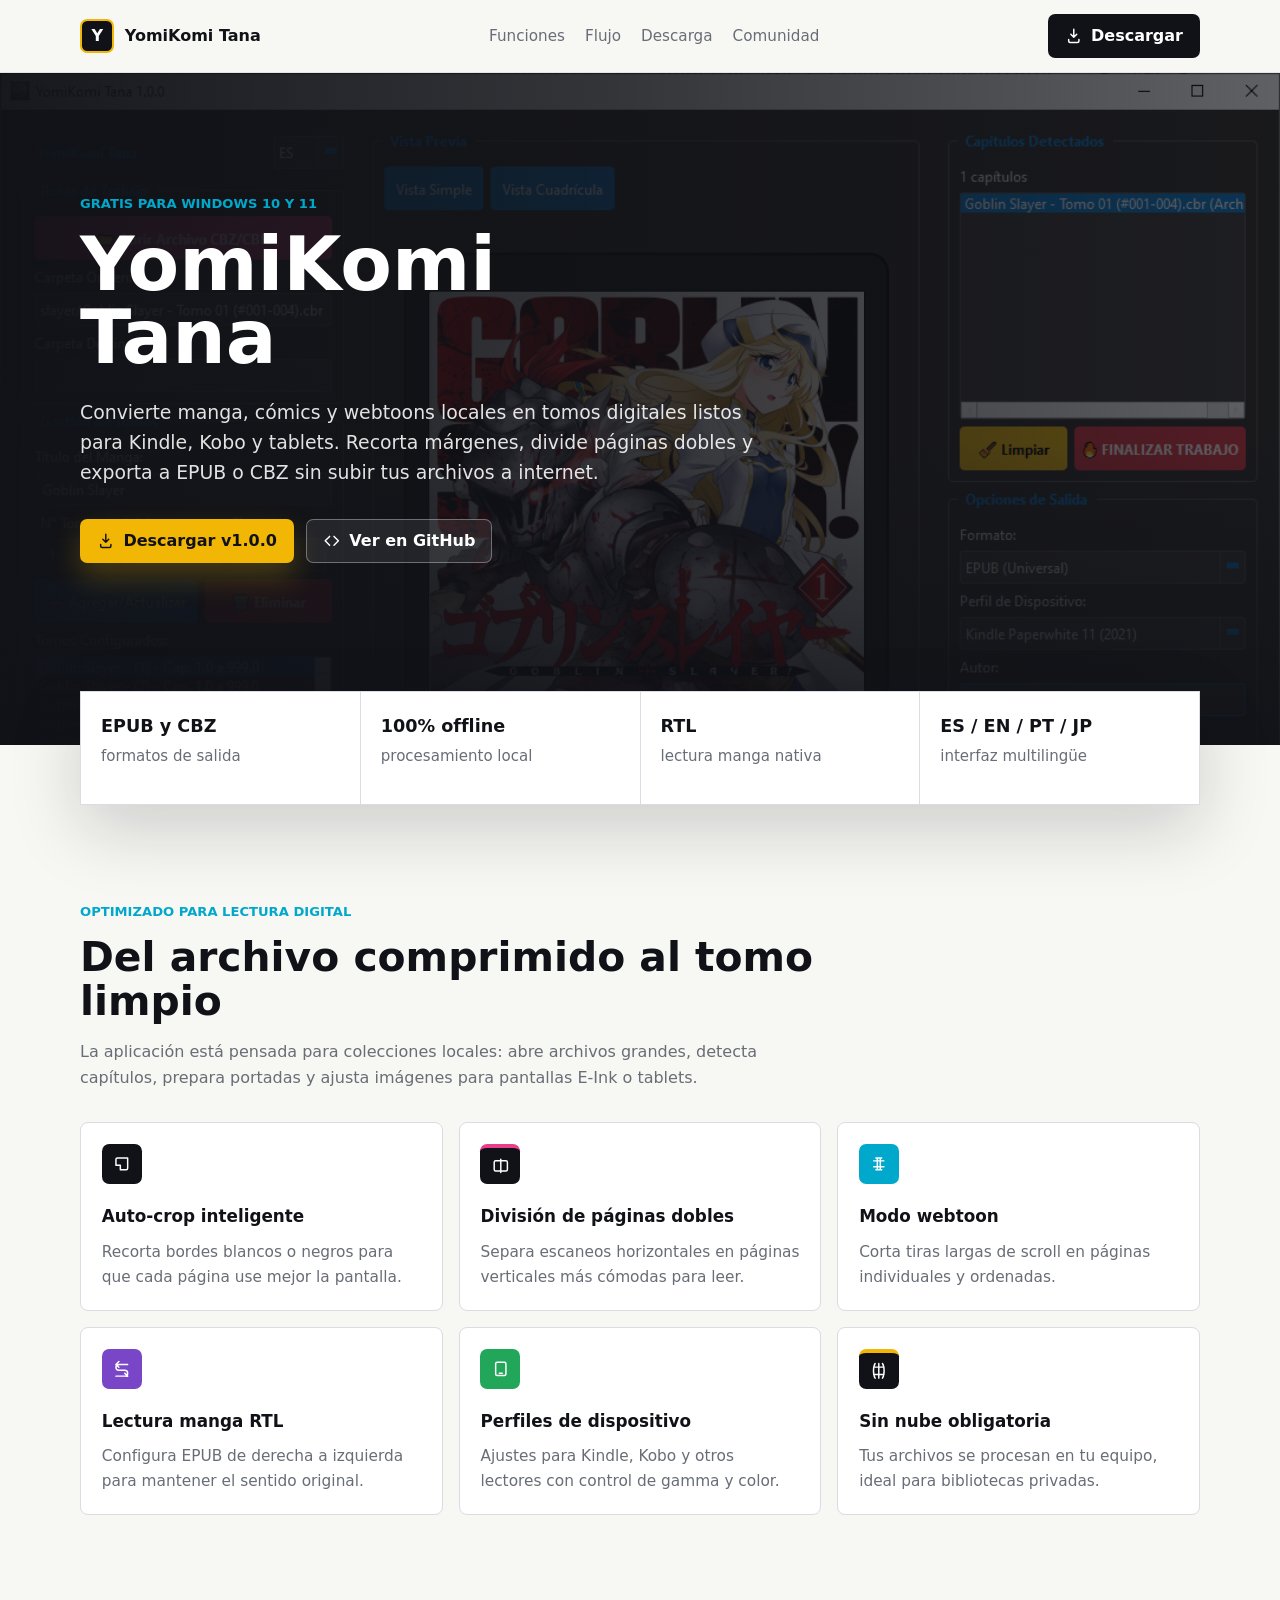
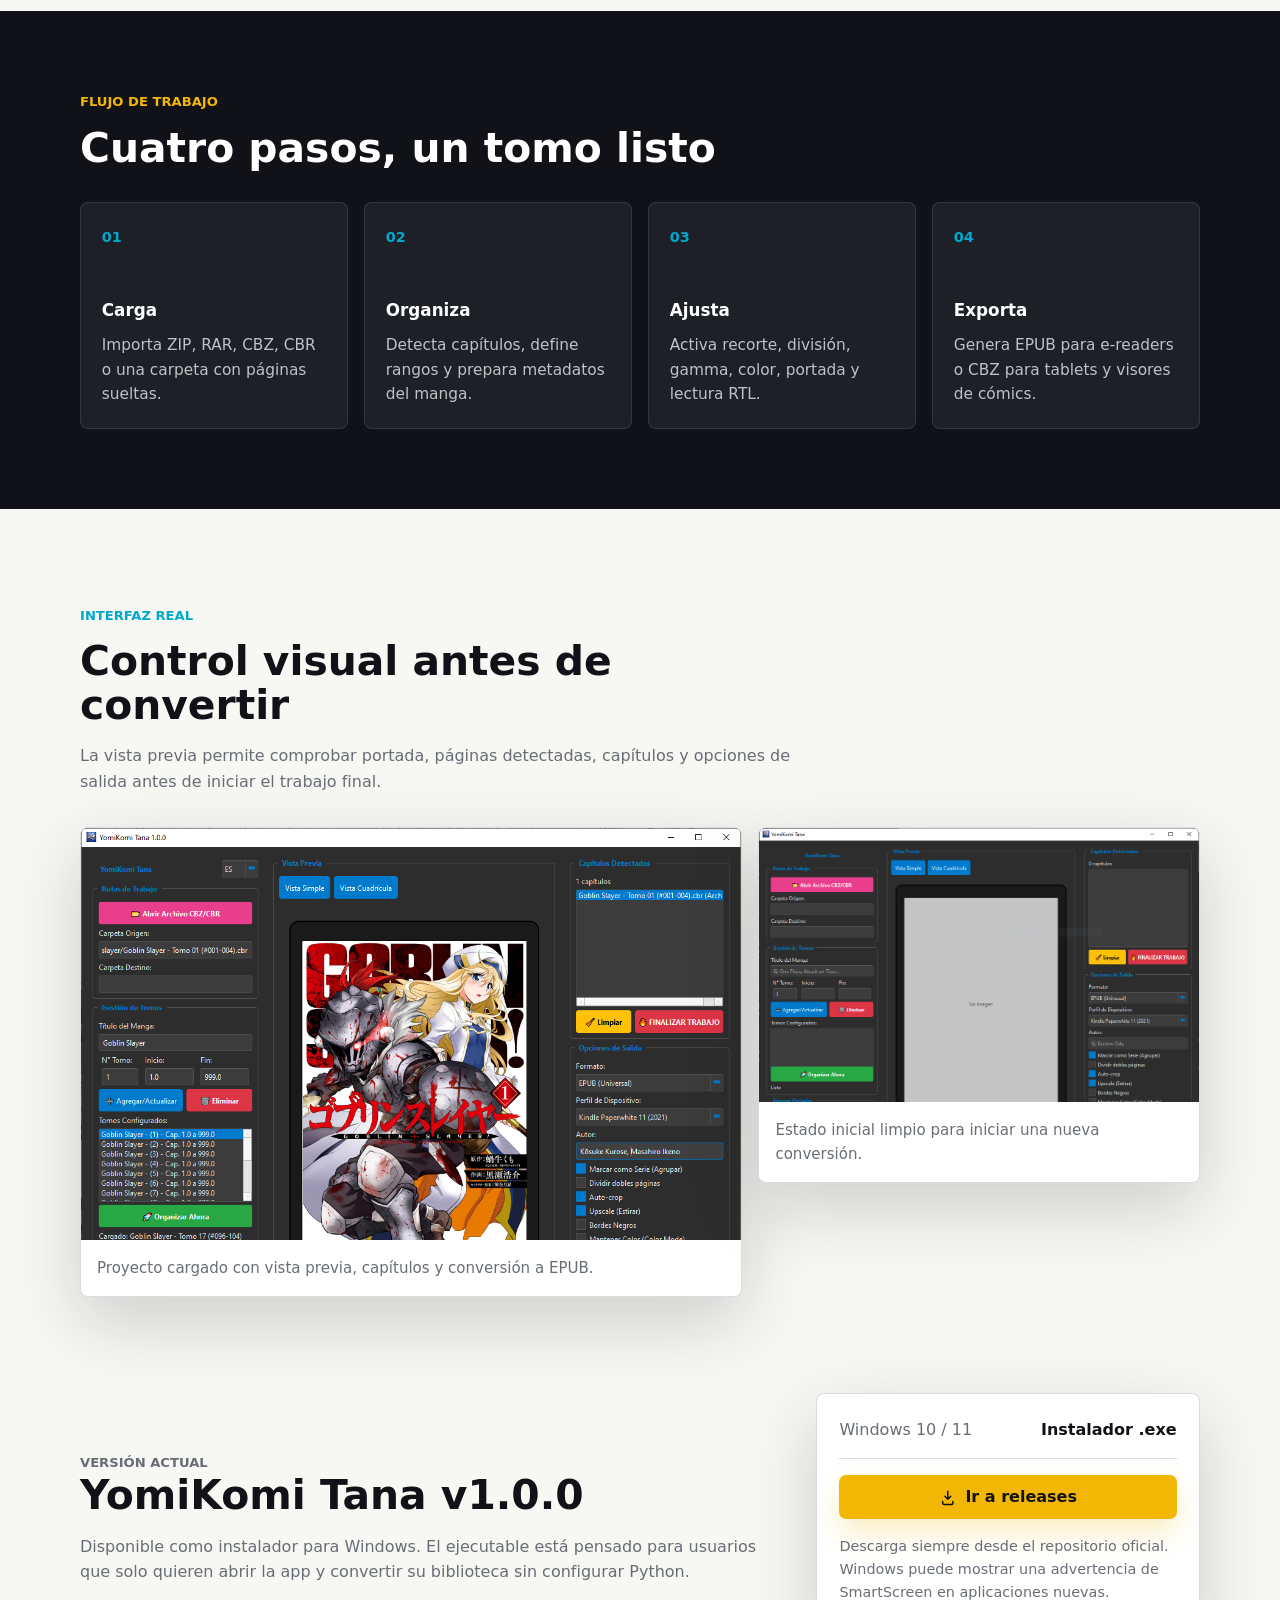
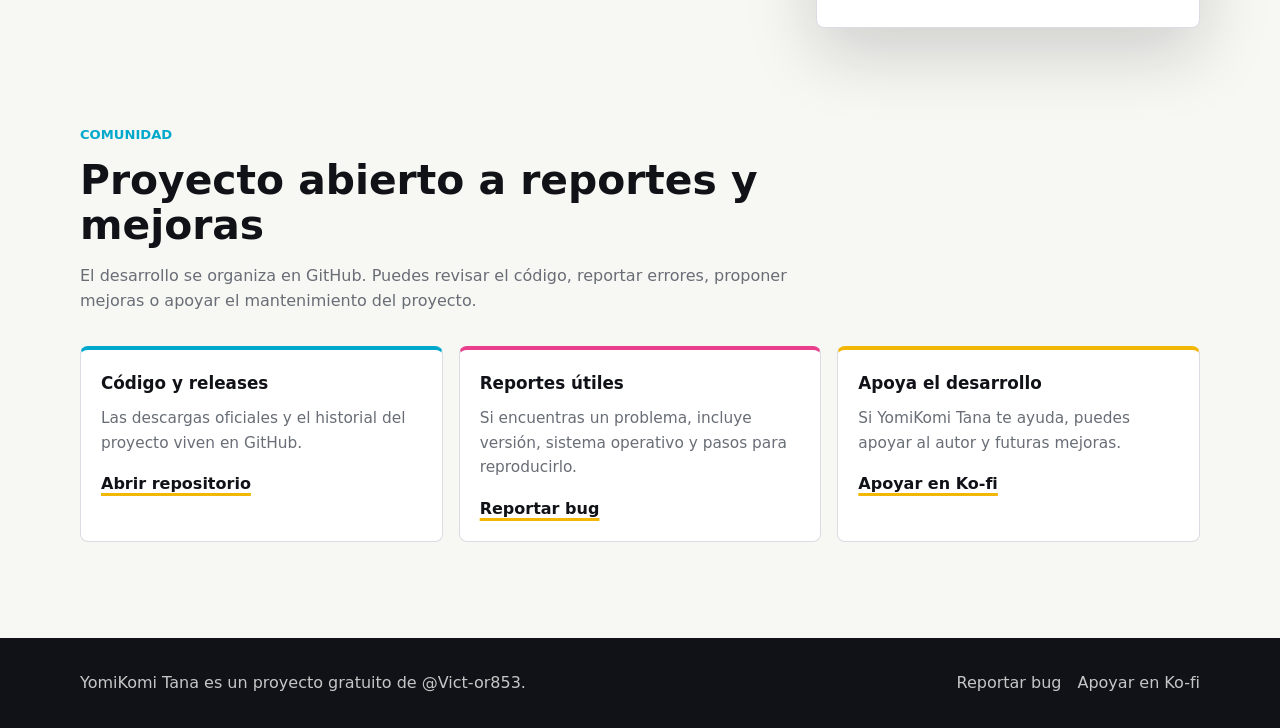
==== commit 20546f0a: "docs: polish public launch copy" ====
--- a/index.html
+++ b/index.html
@@ -6,13 +6,16 @@
     <title>YomiKomi Tana | Conversor de manga para e-readers</title>
     <meta
       name="description"
-      content="YomiKomi Tana convierte, recorta y organiza manga, comics y webtoons locales en EPUB o CBZ para Kindle, Kobo y tablets."
+      content="YomiKomi Tana convierte, recorta y organiza manga, cómics y webtoons locales en EPUB o CBZ para Kindle, Kobo y tablets."
     >
     <meta name="theme-color" content="#101114">
     <meta property="og:title" content="YomiKomi Tana">
-    <meta property="og:description" content="Optimiza manga, comics y webtoons para e-readers y tablets. Gratis, offline y para Windows.">
+    <meta property="og:description" content="Optimiza manga, cómics y webtoons para e-readers y tablets. Gratis, offline y para Windows.">
     <meta property="og:type" content="website">
-    <meta property="og:image" content="assets/yomikomi-main.png">
+    <meta property="og:url" content="https://vict-or853.github.io/yomikomi-tana/">
+    <meta property="og:image" content="https://vict-or853.github.io/yomikomi-tana/assets/yomikomi-main.png">
+    <meta name="twitter:card" content="summary_large_image">
+    <link rel="canonical" href="https://vict-or853.github.io/yomikomi-tana/">
     <link rel="icon" href="assets/favicon.svg" type="image/svg+xml">
     <link rel="stylesheet" href="styles.css">
   </head>
@@ -20,7 +23,7 @@
     <a class="skip-link" href="#contenido">Saltar al contenido</a>
 
     <header class="site-header">
-      <nav class="nav" aria-label="Navegacion principal">
+      <nav class="nav" aria-label="Navegación principal">
         <a class="brand" href="#inicio" aria-label="YomiKomi Tana inicio">
           <span class="brand-mark" aria-hidden="true">Y</span>
           <span>YomiKomi Tana</span>
@@ -29,7 +32,7 @@
           <a href="#funciones">Funciones</a>
           <a href="#flujo">Flujo</a>
           <a href="#descarga">Descarga</a>
-          <a href="#repo">GitHub</a>
+          <a href="#comunidad">Comunidad</a>
         </div>
         <a class="nav-action" href="https://github.com/Vict-or853/yomikomi-tana/releases" rel="noreferrer">
           <svg viewBox="0 0 24 24" aria-hidden="true">
@@ -42,14 +45,14 @@
 
     <main id="contenido">
       <section class="hero" id="inicio" aria-labelledby="hero-title">
-        <img class="hero-media" src="assets/yomikomi-main.png" alt="Interfaz de YomiKomi Tana mostrando un tomo cargado y opciones de conversion">
+        <img class="hero-media" src="assets/yomikomi-main.png" alt="Interfaz de YomiKomi Tana mostrando un tomo cargado y opciones de conversión">
         <div class="hero-overlay"></div>
         <div class="hero-content">
-          <p class="eyebrow">Freeware para Windows 10 y 11</p>
+          <p class="eyebrow">Gratis para Windows 10 y 11</p>
           <h1 id="hero-title">YomiKomi Tana</h1>
           <p class="hero-copy">
-            Convierte manga, comics y webtoons locales en tomos digitales listos para Kindle, Kobo y tablets.
-            Recorta margenes, divide paginas dobles y exporta a EPUB o CBZ sin subir tus archivos a internet.
+            Convierte manga, cómics y webtoons locales en tomos digitales listos para Kindle, Kobo y tablets.
+            Recorta márgenes, divide páginas dobles y exporta a EPUB o CBZ sin subir tus archivos a internet.
           </p>
           <div class="hero-actions" aria-label="Acciones principales">
             <a class="button button-primary" href="https://github.com/Vict-or853/yomikomi-tana/releases" rel="noreferrer">
@@ -62,7 +65,7 @@
               <svg viewBox="0 0 24 24" aria-hidden="true">
                 <path d="M9 18 3 12l6-6M15 6l6 6-6 6"/>
               </svg>
-              Ver codigo
+              Ver en GitHub
             </a>
           </div>
         </div>
@@ -83,7 +86,7 @@
         </div>
         <div>
           <strong>ES / EN / PT / JP</strong>
-          <span>interfaz multi-idioma</span>
+          <span>interfaz multilingüe</span>
         </div>
       </section>
 
@@ -92,8 +95,8 @@
           <p class="eyebrow">Optimizado para lectura digital</p>
           <h2 id="features-title">Del archivo comprimido al tomo limpio</h2>
           <p>
-            La aplicacion esta pensada para colecciones locales: abre archivos grandes, detecta capitulos,
-            prepara portadas y ajusta imagenes para pantallas E-Ink o tablets.
+            La aplicación está pensada para colecciones locales: abre archivos grandes, detecta capítulos,
+            prepara portadas y ajusta imágenes para pantallas E-Ink o tablets.
           </p>
         </div>
 
@@ -103,21 +106,21 @@
               <svg viewBox="0 0 24 24"><path d="M4 14V6a2 2 0 0 1 2-2h8m6 6v8a2 2 0 0 1-2 2h-8M14 4h6v6M4 14h6v6"/></svg>
             </span>
             <h3>Auto-crop inteligente</h3>
-            <p>Recorta bordes blancos o negros para que cada pagina use mejor la pantalla.</p>
+            <p>Recorta bordes blancos o negros para que cada página use mejor la pantalla.</p>
           </article>
           <article class="feature-card">
             <span class="feature-icon" aria-hidden="true">
               <svg viewBox="0 0 24 24"><path d="M12 3v18M5 5h14a2 2 0 0 1 2 2v10a2 2 0 0 1-2 2H5a2 2 0 0 1-2-2V7a2 2 0 0 1 2-2Z"/></svg>
             </span>
-            <h3>Division de paginas dobles</h3>
-            <p>Separa escaneos horizontales en paginas verticales mas comodas para leer.</p>
+            <h3>División de páginas dobles</h3>
+            <p>Separa escaneos horizontales en páginas verticales más cómodas para leer.</p>
           </article>
           <article class="feature-card">
             <span class="feature-icon" aria-hidden="true">
               <svg viewBox="0 0 24 24"><path d="M8 4h8m-8 16h8M10 4v16m4-16v16M5 8h14M5 16h14"/></svg>
             </span>
             <h3>Modo webtoon</h3>
-            <p>Corta tiras largas de scroll en paginas individuales y ordenadas.</p>
+            <p>Corta tiras largas de scroll en páginas individuales y ordenadas.</p>
           </article>
           <article class="feature-card">
             <span class="feature-icon" aria-hidden="true">
@@ -152,22 +155,22 @@
           <article>
             <span>01</span>
             <h3>Carga</h3>
-            <p>Importa ZIP, RAR, CBZ, CBR o una carpeta con paginas sueltas.</p>
+            <p>Importa ZIP, RAR, CBZ, CBR o una carpeta con páginas sueltas.</p>
           </article>
           <article>
             <span>02</span>
             <h3>Organiza</h3>
-            <p>Detecta capitulos, define rangos y prepara metadatos del manga.</p>
+            <p>Detecta capítulos, define rangos y prepara metadatos del manga.</p>
           </article>
           <article>
             <span>03</span>
             <h3>Ajusta</h3>
-            <p>Activa recorte, division, gamma, color, portada y lectura RTL.</p>
+            <p>Activa recorte, división, gamma, color, portada y lectura RTL.</p>
           </article>
           <article>
             <span>04</span>
             <h3>Exporta</h3>
-            <p>Genera EPUB para e-readers o CBZ para tablets y visores de comics.</p>
+            <p>Genera EPUB para e-readers o CBZ para tablets y visores de cómics.</p>
           </article>
         </div>
       </section>
@@ -177,35 +180,35 @@
           <p class="eyebrow">Interfaz real</p>
           <h2 id="interface-title">Control visual antes de convertir</h2>
           <p>
-            La vista previa permite comprobar portada, paginas detectadas, capitulos y opciones de salida
+            La vista previa permite comprobar portada, páginas detectadas, capítulos y opciones de salida
             antes de iniciar el trabajo final.
           </p>
         </div>
         <div class="screenshot-grid">
           <figure>
             <img src="assets/yomikomi-main.png" alt="YomiKomi Tana con un manga cargado y opciones de salida visibles">
-            <figcaption>Proyecto cargado con vista previa, capitulos y conversion a EPUB.</figcaption>
+            <figcaption>Proyecto cargado con vista previa, capítulos y conversión a EPUB.</figcaption>
           </figure>
           <figure>
             <img src="assets/yomikomi-empty.png" alt="YomiKomi Tana en estado inicial antes de abrir un archivo">
-            <figcaption>Estado inicial limpio para iniciar una nueva conversion.</figcaption>
+            <figcaption>Estado inicial limpio para iniciar una nueva conversión.</figcaption>
           </figure>
         </div>
       </section>
 
       <section class="section download-section" id="descarga" aria-labelledby="download-title">
         <div>
-          <p class="eyebrow">Version actual</p>
+          <p class="eyebrow">Versión actual</p>
           <h2 id="download-title">YomiKomi Tana v1.0.0</h2>
           <p>
-            Disponible como instalador para Windows. El ejecutable fue pensado para usuarios que solo quieren
+            Disponible como instalador para Windows. El ejecutable está pensado para usuarios que solo quieren
             abrir la app y convertir su biblioteca sin configurar Python.
           </p>
         </div>
         <div class="download-panel">
           <div class="release-line">
             <span>Windows 10 / 11</span>
-            <strong>Installer .exe</strong>
+            <strong>Instalador .exe</strong>
           </div>
           <a class="button button-primary" href="https://github.com/Vict-or853/yomikomi-tana/releases" rel="noreferrer">
             <svg viewBox="0 0 24 24" aria-hidden="true">
@@ -214,39 +217,42 @@
             Ir a releases
           </a>
           <p>
-            Nota: Windows puede mostrar una alerta de aplicacion desconocida en proyectos nuevos compilados con PyInstaller.
-          </p>
-        </div>
-      </section>
-
-      <section class="section repo-section" id="repo" aria-labelledby="repo-title">
-        <div class="section-heading">
-          <p class="eyebrow">Repositorio mas sano</p>
-          <h2 id="repo-title">Preparado para Pages, issues y releases</h2>
-          <p>
-            Esta carpeta incluye una base de GitHub mas ordenada: plantillas de issues, pull requests,
-            workflow de Pages, changelog y una guia de contribucion.
-          </p>
-        </div>
-        <div class="repo-grid">
-          <article>
-            <h3>GitHub Pages</h3>
-            <p>Publica esta web estatica desde Actions sin instalar dependencias.</p>
-          </article>
-          <article>
-            <h3>Issues claros</h3>
-            <p>Separacion entre bugs y solicitudes de funciones para recibir reportes utiles.</p>
-          </article>
-          <article>
-            <h3>Historial legible</h3>
-            <p>Guia de ramas, commits y releases para que el proyecto crezca sin ruido.</p>
+            Descarga siempre desde el repositorio oficial. Windows puede mostrar una advertencia de SmartScreen en aplicaciones nuevas.
+          </p>
+        </div>
+      </section>
+
+      <section class="section community-section" id="comunidad" aria-labelledby="community-title">
+        <div class="section-heading">
+          <p class="eyebrow">Comunidad</p>
+          <h2 id="community-title">Proyecto abierto a reportes y mejoras</h2>
+          <p>
+            El desarrollo se organiza en GitHub. Puedes revisar el código, reportar errores,
+            proponer mejoras o apoyar el mantenimiento del proyecto.
+          </p>
+        </div>
+        <div class="community-grid">
+          <article>
+            <h3>Código y releases</h3>
+            <p>Las descargas oficiales y el historial del proyecto viven en GitHub.</p>
+            <a href="https://github.com/Vict-or853/yomikomi-tana" rel="noreferrer">Abrir repositorio</a>
+          </article>
+          <article>
+            <h3>Reportes útiles</h3>
+            <p>Si encuentras un problema, incluye versión, sistema operativo y pasos para reproducirlo.</p>
+            <a href="https://github.com/Vict-or853/yomikomi-tana/issues/new?template=bug_report.yml" rel="noreferrer">Reportar bug</a>
+          </article>
+          <article>
+            <h3>Apoya el desarrollo</h3>
+            <p>Si YomiKomi Tana te ayuda, puedes apoyar al autor y futuras mejoras.</p>
+            <a href="https://ko-fi.com/vict_or853" rel="noreferrer">Apoyar en Ko-fi</a>
           </article>
         </div>
       </section>
     </main>
 
     <footer class="site-footer">
-      <p>YomiKomi Tana es un proyecto freeware creado por <a href="https://github.com/Vict-or853" rel="noreferrer">@Vict-or853</a>.</p>
+      <p>YomiKomi Tana es un proyecto gratuito de <a href="https://github.com/Vict-or853" rel="noreferrer">@Vict-or853</a>.</p>
       <div>
         <a href="https://github.com/Vict-or853/yomikomi-tana/issues" rel="noreferrer">Reportar bug</a>
         <a href="https://ko-fi.com/vict_or853" rel="noreferrer">Apoyar en Ko-fi</a>
--- a/styles.css
+++ b/styles.css
@@ -285,7 +285,7 @@
 }
 
 .feature-grid,
-.repo-grid {
+.community-grid {
   display: grid;
   grid-template-columns: repeat(3, 1fr);
   gap: 1rem;
@@ -293,7 +293,7 @@
 }
 
 .feature-card,
-.repo-grid article,
+.community-grid article,
 .timeline article,
 .download-panel,
 .screenshot-grid figure {
@@ -318,7 +318,7 @@
 }
 
 .feature-card:nth-child(2) .feature-icon,
-.repo-grid article:nth-child(2) {
+.community-grid article:nth-child(2) {
   border-top: 4px solid var(--pink);
 }
 
@@ -335,20 +335,20 @@
 }
 
 .feature-card:nth-child(6) .feature-icon,
-.repo-grid article:nth-child(3) {
+.community-grid article:nth-child(3) {
   border-top: 4px solid var(--yellow);
 }
 
 .feature-card h3,
 .timeline h3,
-.repo-grid h3 {
+.community-grid h3 {
   margin: 0;
   font-size: 1.05rem;
 }
 
 .feature-card p,
 .timeline p,
-.repo-grid p {
+.community-grid p {
   margin: 0.6rem 0 0;
   color: var(--muted);
   font-size: 0.96rem;
@@ -459,13 +459,23 @@
   font-size: 0.9rem;
 }
 
-.repo-section {
+.community-section {
   padding-bottom: 6rem;
 }
 
-.repo-grid article {
+.community-grid article {
   padding: 1.25rem;
   border-top: 4px solid var(--cyan);
+}
+
+.community-grid a {
+  display: inline-flex;
+  margin-top: 1rem;
+  color: var(--ink);
+  font-weight: 800;
+  text-decoration-color: var(--yellow);
+  text-decoration-thickness: 0.18rem;
+  text-underline-offset: 0.25rem;
 }
 
 .site-footer {
@@ -513,7 +523,7 @@
   .timeline,
   .screenshot-grid,
   .download-section,
-  .repo-grid {
+  .community-grid {
     grid-template-columns: 1fr 1fr;
   }
 
@@ -565,7 +575,7 @@
   .timeline,
   .screenshot-grid,
   .download-section,
-  .repo-grid {
+  .community-grid {
     grid-template-columns: 1fr;
   }
 
